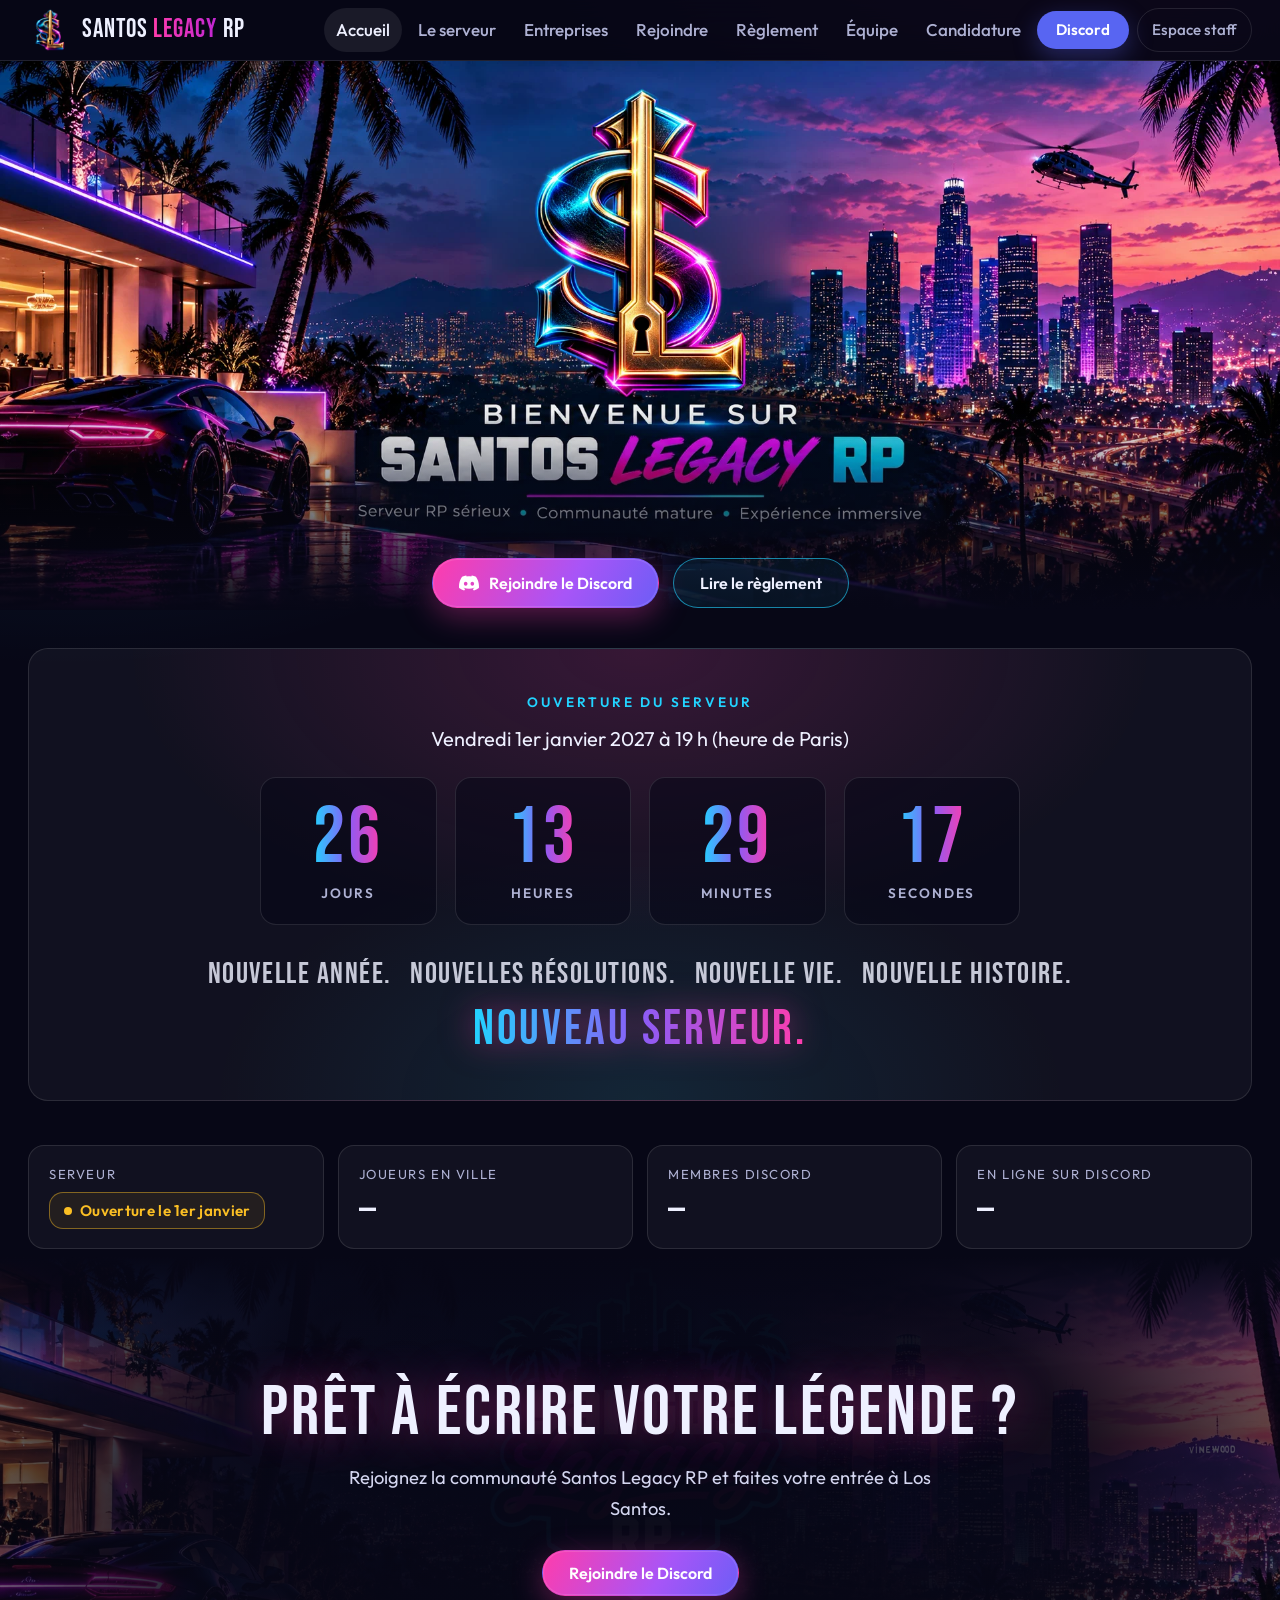
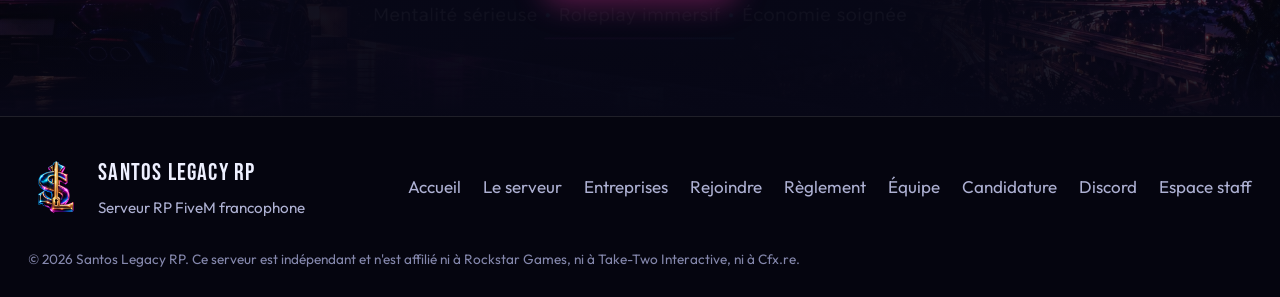
==== index.html @ 7fc1b6c8 "Accueil : compte à rebours jusqu'à l'ouverture du 1er janvier 2027 à 19 h Réglage openingDate dans j" ====
<!DOCTYPE html>
<html lang="fr">
<head>
  <meta charset="utf-8">
  <meta name="viewport" content="width=device-width, initial-scale=1">
  <title>Santos Legacy RP – Serveur RP FiveM sérieux et immersif</title>
  <meta name="description" content="Santos Legacy RP : serveur roleplay FiveM francophone. Mentalité sérieuse, roleplay immersif, économie soignée et communauté mature. Rejoignez-nous sur Discord.">
  <meta name="theme-color" content="#070716">
  <meta property="og:type" content="website">
  <meta property="og:locale" content="fr_FR">
  <meta property="og:title" content="Santos Legacy RP – Serveur RP FiveM">
  <meta property="og:description" content="Serveur RP sérieux, communauté mature, expérience immersive.">
  <meta property="og:site_name" content="Santos Legacy RP">
  <meta property="og:url" content="https://santoslegacyrp.com/">
  <meta property="og:image" content="https://santoslegacyrp.com/assets/partage.jpg">
  <meta property="og:image:type" content="image/jpeg">
  <meta property="og:image:width" content="1200">
  <meta property="og:image:height" content="630">
  <meta property="og:image:alt" content="Le logo de Santos Legacy RP devant la ville de nuit, avec le texte « Bienvenue sur Santos Legacy RP »">
  <meta name="twitter:card" content="summary_large_image">
  <link rel="icon" type="image/png" href="assets/logo.png">
  <link rel="preconnect" href="https://fonts.googleapis.com">
  <link rel="preconnect" href="https://fonts.gstatic.com" crossorigin>
  <link href="https://fonts.googleapis.com/css2?family=Bebas+Neue&family=Outfit:wght@400;500;600;700&display=swap" rel="stylesheet">
  <link rel="stylesheet" href="css/style.css">
  <script>document.documentElement.classList.add("js");</script>
</head>
<body>
  <a class="skip-link" href="#contenu">Aller au contenu</a>

  <header class="nav" id="top">
    <div class="nav__inner">
      <a class="nav__brand" href="index.html" aria-label="Santos Legacy RP – accueil">
        <img src="assets/logo.png" width="44" height="44" alt="">
        <span>Santos <em>Legacy</em> RP</span>
      </a>

      <button class="nav__toggle" type="button" aria-expanded="false" aria-controls="menu">
        <span class="sr-only">Menu</span>
        <span class="nav__burger" aria-hidden="true"></span>
      </button>

      <nav class="nav__menu" id="menu" aria-label="Navigation principale">
        <a href="index.html" aria-current="page">Accueil</a>
        <a href="serveur.html">Le serveur</a>
        <a href="entreprises.html">Entreprises</a>
        <a href="rejoindre.html">Rejoindre</a>
        <a href="reglement.html">Règlement</a>
        <a href="equipe.html">Équipe</a>
        <a href="candidature.html">Candidature</a>
        <a class="btn btn--small btn--discord" href="#" data-discord target="_blank" rel="noopener">Discord</a>
        <a class="nav__staff" href="staff.html" data-staff-link hidden>Espace staff</a>
      </nav>
    </div>
  </header>

  <main id="contenu">
    <!-- HERO : la bannière contient déjà le logo et le message d'accueil -->
    <section class="hero" aria-labelledby="hero-title">
      <h1 class="sr-only" id="hero-title">Santos Legacy RP – Serveur RP FiveM sérieux, communauté mature, expérience immersive</h1>
      <div class="hero__media">
        <img src="assets/banniere-bienvenue.webp" width="1916" height="821" alt="Bienvenue sur Santos Legacy RP : skyline néon de Los Santos au crépuscule" fetchpriority="high">
      </div>
      <div class="hero__cta">
        <a class="btn btn--primary only-cfx" href="#" data-connect>Rejoindre le serveur</a>
        <a class="btn btn--primary no-cfx" href="#" data-discord target="_blank" rel="noopener">
          <svg class="icon" viewBox="0 0 24 24" aria-hidden="true"><path d="M20.317 4.3698a19.7913 19.7913 0 00-4.8851-1.5152.0741.0741 0 00-.0785.0371c-.211.3753-.4447.8648-.6083 1.2495-1.8447-.2762-3.68-.2762-5.4868 0-.1636-.3933-.4058-.8742-.6177-1.2495a.077.077 0 00-.0785-.037 19.7363 19.7363 0 00-4.8852 1.515.0699.0699 0 00-.0321.0277C.5334 9.0458-.319 13.5799.0992 18.0578a.0824.0824 0 00.0312.0561c2.0528 1.5076 4.0413 2.4228 5.9929 3.0294a.0777.0777 0 00.0842-.0276c.4616-.6304.8731-1.2952 1.226-1.9942a.076.076 0 00-.0416-.1057c-.6528-.2476-1.2743-.5495-1.8722-.8923a.077.077 0 01-.0076-.1277c.1258-.0943.2517-.1923.3718-.2914a.0743.0743 0 01.0776-.0105c3.9278 1.7933 8.18 1.7933 12.0614 0a.0739.0739 0 01.0785.0095c.1202.099.246.1981.3728.2924a.077.077 0 01-.0066.1276 12.2986 12.2986 0 01-1.873.8914.0766.0766 0 00-.0407.1067c.3604.698.7719 1.3628 1.225 1.9932a.076.076 0 00.0842.0286c1.961-.6067 3.9495-1.5219 6.0023-3.0294a.077.077 0 00.0313-.0552c.5004-5.177-.8382-9.6739-3.5485-13.6604a.061.061 0 00-.0312-.0286zM8.02 15.3312c-1.1825 0-2.1569-1.0857-2.1569-2.419 0-1.3332.9555-2.4189 2.157-2.4189 1.2108 0 2.1757 1.0952 2.1568 2.419 0 1.3332-.9555 2.4189-2.1569 2.4189zm7.9748 0c-1.1825 0-2.1569-1.0857-2.1569-2.419 0-1.3332.9554-2.4189 2.1569-2.4189 1.2108 0 2.1757 1.0952 2.1568 2.419 0 1.3332-.946 2.4189-2.1568 2.4189Z"/></svg>
          Rejoindre le Discord
        </a>
        <a class="btn btn--ghost" href="reglement.html">Lire le règlement</a>
      </div>
    </section>

    <!-- COMPTE À REBOURS : affiché seulement si openingDate est renseignée dans js/config.js -->
    <section class="countdown" aria-labelledby="countdown-title" data-countdown hidden>
      <div class="container">
        <div class="countdown__box">
          <h2 class="countdown__title" id="countdown-title">Ouverture du serveur</h2>
          <p class="countdown__date" data-countdown-date></p>
          <div class="countdown__clock" aria-hidden="true" data-countdown-clock>
            <div class="countdown__unit"><span class="countdown__num" data-cd="d">0</span><span class="countdown__label" data-cd-label="d">jours</span></div>
            <div class="countdown__unit"><span class="countdown__num" data-cd="h">00</span><span class="countdown__label" data-cd-label="h">heures</span></div>
            <div class="countdown__unit"><span class="countdown__num" data-cd="m">00</span><span class="countdown__label" data-cd-label="m">minutes</span></div>
            <div class="countdown__unit"><span class="countdown__num" data-cd="s">00</span><span class="countdown__label" data-cd-label="s">secondes</span></div>
          </div>
          <div class="countdown__open" data-countdown-open hidden>
            <p class="countdown__live">Le serveur est ouvert&nbsp;!</p>
            <div class="countdown__actions">
              <a class="btn btn--primary only-cfx" href="#" data-connect>Se connecter au serveur</a>
              <a class="btn btn--primary no-cfx" href="#" data-discord target="_blank" rel="noopener">Rejoindre le Discord</a>
            </div>
          </div>
          <!-- Phrase du Nouvel An : les morceaux s'allument l'un après l'autre (--i = ordre), le dernier reste en néon -->
          <p class="countdown__motto">
            <span style="--i: 0">Nouvelle année.</span>
            <span style="--i: 1">Nouvelles résolutions.</span>
            <span style="--i: 2">Nouvelle vie.</span>
            <span style="--i: 3">Nouvelle histoire.</span>
            <span class="countdown__motto-break" aria-hidden="true"></span>
            <span class="countdown__motto-end" style="--i: 4">Nouveau serveur.</span>
          </p>
        </div>
      </div>
    </section>

    <!-- STATUT -->
    <section class="status" aria-label="État du serveur">
      <div class="container">
        <ul class="status__grid" aria-live="polite">
          <li class="stat">
            <span class="stat__label">Serveur</span>
            <span class="stat__value"><span class="badge badge--soon" data-server-state>Ouverture prochaine</span></span>
          </li>
          <li class="stat">
            <span class="stat__label">Joueurs en ville</span>
            <span class="stat__value" data-players>—</span>
          </li>
          <li class="stat">
            <span class="stat__label">Membres Discord</span>
            <span class="stat__value" data-discord-members>—</span>
          </li>
          <li class="stat">
            <span class="stat__label">En ligne sur Discord</span>
            <span class="stat__value" data-discord-online>—</span>
          </li>
        </ul>
      </div>
    </section>

    <!-- APPEL FINAL -->
    <section class="cta-band" aria-labelledby="cta-title">
      <div class="container cta-band__inner">
        <h2 id="cta-title">Prêt à écrire votre légende&nbsp;?</h2>
        <p>Rejoignez la communauté Santos Legacy RP et faites votre entrée à Los Santos.</p>
        <a class="btn btn--primary" href="#" data-discord target="_blank" rel="noopener">Rejoindre le Discord</a>
      </div>
    </section>
  </main>

  <footer class="footer">
    <div class="container footer__inner">
      <div class="footer__brand">
        <img src="assets/logo.png" width="56" height="56" alt="">
        <div>
          <strong>Santos Legacy RP</strong>
          <span>Serveur RP FiveM francophone</span>
        </div>
      </div>
      <nav class="footer__links" aria-label="Liens du pied de page">
        <a href="index.html">Accueil</a>
        <a href="serveur.html">Le serveur</a>
        <a href="entreprises.html">Entreprises</a>
        <a href="rejoindre.html">Rejoindre</a>
        <a href="reglement.html">Règlement</a>
        <a href="equipe.html">Équipe</a>
        <a href="candidature.html">Candidature</a>
        <a href="#" data-discord target="_blank" rel="noopener">Discord</a>
        <a href="staff.html" data-staff-link hidden>Espace staff</a>
      </nav>
    </div>
    <p class="footer__legal container">
      © <span data-year>2026</span> Santos Legacy RP. Ce serveur est indépendant et n'est affilié ni à Rockstar Games, ni à Take-Two Interactive, ni à Cfx.re.
    </p>
  </footer>

  <script src="js/config.js"></script>
  <script src="js/main.js"></script>
</body>
</html>
---- css/style.css ----
/* Santos Legacy RP – thème néon « Los Santos au crépuscule » */

:root {
  --bg: #070716;
  --bg-alt: #0c0c24;
  --surface: rgba(255, 255, 255, 0.045);
  --surface-hover: rgba(255, 255, 255, 0.08);
  --border: rgba(255, 255, 255, 0.11);
  --text: #eef0ff;
  --muted: #aeb1d3;

  --cyan: #22d3ff;
  --violet: #8b5cf6;
  --pink: #ff3cac;
  --amber: #fbbf24;
  --green: #34d399;

  --grad: linear-gradient(90deg, var(--cyan), var(--violet) 50%, var(--pink));
  --grad-btn: linear-gradient(120deg, #ff3cac, #a855f7 60%, #6d5df6);

  --font-display: "Bebas Neue", "Impact", "Arial Narrow", sans-serif;
  --font-body: "Outfit", system-ui, -apple-system, "Segoe UI", Roboto, sans-serif;

  --radius: 16px;
  --gutter: clamp(16px, 2.2vw, 40px);
  --maxw: 2400px;   /* le site occupe toute la largeur de l'écran ; la lisibilité est assurée par les largeurs de texte ci-dessous */
}

*, *::before, *::after { box-sizing: border-box; }

html { scroll-behavior: smooth; scroll-padding-top: 84px; }

body {
  margin: 0;
  font-family: var(--font-body);
  font-size: 1.0625rem;
  line-height: 1.65;
  color: var(--text);
  background-color: var(--bg);
  background-image:
    radial-gradient(60rem 30rem at 85% -5%, rgba(255, 60, 172, 0.14), transparent 60%),
    radial-gradient(55rem 30rem at 5% 20%, rgba(34, 211, 255, 0.10), transparent 60%);
  background-repeat: no-repeat;
  -webkit-font-smoothing: antialiased;
}

img { max-width: 100%; display: block; }

/* L'attribut hidden doit toujours gagner, même sur les éléments qui ont un display (boutons…). */
[hidden] { display: none !important; }
a { color: var(--cyan); }
a:hover { color: #7be6ff; }

:focus-visible {
  outline: 3px solid var(--cyan);
  outline-offset: 3px;
  border-radius: 6px;
}

.sr-only {
  position: absolute; width: 1px; height: 1px; padding: 0; margin: -1px;
  overflow: hidden; clip: rect(0, 0, 0, 0); white-space: nowrap; border: 0;
}

.skip-link {
  position: absolute; left: 12px; top: -60px; z-index: 100;
  background: var(--cyan); color: #04101a; padding: 10px 16px;
  border-radius: 8px; font-weight: 600; text-decoration: none;
}
.skip-link:focus { top: 12px; }

.container { width: 100%; max-width: var(--maxw); margin-inline: auto; padding-inline: var(--gutter); }

/* ---------- Navigation ---------- */
.nav {
  position: sticky; top: 0; z-index: 50;
  background: rgba(7, 7, 22, 0.78);
  -webkit-backdrop-filter: blur(14px); backdrop-filter: blur(14px);
  border-bottom: 1px solid var(--border);
}
.nav__inner {
  max-width: var(--maxw); margin-inline: auto; padding: 8px var(--gutter);
  display: flex; align-items: center; justify-content: space-between; gap: 16px;
}
.nav__brand {
  display: flex; align-items: center; gap: 10px; text-decoration: none; color: var(--text); white-space: nowrap; flex: none;
  font-family: var(--font-display); font-size: 1.6rem; letter-spacing: 0.04em; line-height: 1;
}
.nav__brand em {
  font-style: normal;
  background: linear-gradient(90deg, var(--pink), #c026d3);
  -webkit-background-clip: text; background-clip: text; color: transparent;
}
.nav__menu { display: flex; align-items: center; gap: 4px; }
.nav__menu a:not(.btn) {
  color: var(--muted); text-decoration: none; padding: 8px 12px; border-radius: 999px; white-space: nowrap;
  font-weight: 500; transition: color .2s, background .2s;
}
.nav__menu a:not(.btn):hover,
.nav__menu a[aria-current="page"] { color: var(--text); background: var(--surface-hover); }

/* « Espace staff » : à droite du bouton Discord, en discret (visible quand le panel est configuré) */
.nav__menu a.nav__staff { margin-left: 4px; border: 1px solid var(--border); border-radius: 999px; padding: 8px 14px; font-size: 0.95rem; }
.nav__menu a.nav__staff[hidden] { display: none; }
.nav__toggle {
  display: none; width: 44px; height: 44px; border: 1px solid var(--border);
  background: var(--surface); border-radius: 12px; cursor: pointer; color: var(--text);
  align-items: center; justify-content: center;
}
.nav__burger, .nav__burger::before, .nav__burger::after {
  display: block; width: 20px; height: 2px; background: currentColor; border-radius: 2px;
  transition: transform .25s, opacity .25s;
}
.nav__burger { position: relative; }
.nav__burger::before, .nav__burger::after { content: ""; position: absolute; left: 0; }
.nav__burger::before { top: -6px; }
.nav__burger::after { top: 6px; }
.nav__toggle[aria-expanded="true"] .nav__burger { background: transparent; }
.nav__toggle[aria-expanded="true"] .nav__burger::before { transform: translateY(6px) rotate(45deg); }
.nav__toggle[aria-expanded="true"] .nav__burger::after { transform: translateY(-6px) rotate(-45deg); }

@media (max-width: 360px) {   /* très petits écrans : le logo, le nom et le bouton de menu doivent tenir sur une ligne */
  .nav__inner { gap: 8px; }
  .nav__brand { gap: 8px; font-size: 1.3rem; }
  .nav__brand img { width: 36px; height: 36px; }
}

@media (max-width: 1260px) {   /* menu en liste déroulante dès que les 8 liens ne tiennent plus sur une ligne */
  .nav__toggle { display: inline-flex; }
  .nav__menu {
    position: absolute; left: 0; right: 0; top: 100%;
    flex-direction: column; align-items: stretch; gap: 4px;
    padding: 12px var(--gutter) 18px;
    background: var(--bg); border-bottom: 1px solid var(--border);
    display: none;
  }
  .nav__menu.is-open { display: flex; }
  .nav__menu a:not(.btn) { padding: 12px 14px; }
  .nav__menu .btn { justify-content: center; }
}

/* ---------- Boutons ---------- */
.btn {
  display: inline-flex; align-items: center; justify-content: center; gap: 10px;
  padding: 14px 26px; border-radius: 999px; border: 1px solid transparent;
  font: 600 1rem/1 var(--font-body); text-decoration: none; cursor: pointer;
  transition: transform .2s, box-shadow .2s, background .2s, border-color .2s;
}
.btn:hover { transform: translateY(-2px); }
.btn--primary {
  background: var(--grad-btn); color: #fff;
  box-shadow: 0 0 0 1px rgba(255, 255, 255, 0.12) inset, 0 8px 30px rgba(255, 60, 172, 0.35);
}
.btn--primary:hover { color: #fff; box-shadow: 0 0 0 1px rgba(255,255,255,.2) inset, 0 10px 38px rgba(255, 60, 172, 0.55); }
.btn--ghost { color: var(--text); border-color: rgba(34, 211, 255, 0.6); background: rgba(34, 211, 255, 0.06); }
.btn--ghost:hover { color: #fff; background: rgba(34, 211, 255, 0.16); box-shadow: 0 0 24px rgba(34, 211, 255, 0.3); }
.btn--discord { color: #fff; background: #5865f2; box-shadow: 0 8px 24px rgba(88, 101, 242, 0.35); }
.btn--discord:hover { color: #fff; background: #6a76f5; }
.btn--small { padding: 10px 18px; font-size: 0.95rem; }
.icon { width: 20px; height: 20px; fill: currentColor; flex: none; }

/* Affichage conditionnel selon la présence du code cfx.re */
.only-cfx { display: none !important; }
.has-cfx .only-cfx { display: inline-flex !important; }
.has-cfx p.only-cfx { display: block !important; }
.has-cfx .no-cfx { display: none !important; }

/* ---------- Hero ---------- */
.hero { position: relative; }
.hero__media { position: relative; }
.hero__media img { width: 100%; height: auto; aspect-ratio: 1916 / 821; object-fit: cover; object-position: center; }
.hero__media::after {
  content: ""; position: absolute; inset: auto 0 0 0; height: 38%;
  background: linear-gradient(to bottom, transparent, var(--bg));
  pointer-events: none;
}
.hero__cta {
  position: relative; z-index: 2;
  display: flex; flex-wrap: wrap; justify-content: center; gap: 14px;
  margin-top: clamp(-52px, -4vw, -28px); padding: 0 var(--gutter);
}
@media (max-width: 700px) {
  .hero__media img { aspect-ratio: 4 / 3; }
  .hero__cta { margin-top: -34px; }
  .hero__cta .btn { width: 100%; max-width: 360px; }
}

/* ---------- Compte à rebours d'ouverture (accueil) ---------- */
.countdown { padding: 40px 0 0; }
.countdown__box {
  display: flex; flex-direction: column; align-items: center; text-align: center;
  padding: clamp(24px, 3.5vw, 42px) clamp(14px, 3vw, 40px);
  background:
    radial-gradient(60% 90% at 50% 0%, rgba(255, 60, 172, 0.16), transparent 70%),
    radial-gradient(50% 80% at 50% 100%, rgba(34, 211, 255, 0.10), transparent 70%),
    var(--surface);
  border: 1px solid var(--border); border-radius: calc(var(--radius) + 4px);
}
.countdown__title {
  margin: 0; font-weight: 600; font-size: 0.85rem; letter-spacing: 0.22em; text-transform: uppercase; color: var(--cyan);
}
.countdown__date { margin: 8px 0 22px; font-size: clamp(1.05rem, 1.6vw, 1.25rem); color: var(--text); }
.countdown__clock { display: grid; grid-template-columns: repeat(4, minmax(0, 1fr)); gap: clamp(8px, 1.6vw, 18px); width: min(100%, 760px); }
.countdown__unit {
  display: flex; flex-direction: column; align-items: center; gap: 4px;
  padding: clamp(12px, 2vw, 20px) 4px; border-radius: var(--radius);
  background: rgba(7, 7, 22, 0.55); border: 1px solid var(--border);
}
.countdown__num {
  font-family: var(--font-display); font-size: clamp(2.6rem, 8vw, 5rem); line-height: 1; letter-spacing: 0.04em;
  font-variant-numeric: tabular-nums;
  background: var(--grad); -webkit-background-clip: text; background-clip: text; color: transparent;
}
.countdown__label { font-size: clamp(0.7rem, 1.2vw, 0.85rem); font-weight: 600; letter-spacing: 0.14em; text-transform: uppercase; color: var(--muted); }
.countdown__live {
  margin: 10px 0 18px; font-family: var(--font-display); font-size: clamp(2.4rem, 6vw, 4rem); line-height: 1; letter-spacing: 0.04em;
  background: var(--grad); -webkit-background-clip: text; background-clip: text; color: transparent;
}
.countdown__actions { display: flex; flex-wrap: wrap; justify-content: center; gap: 14px; }
@media (max-width: 400px) { .countdown__label { letter-spacing: 0.06em; } }

/* Phrase du Nouvel An sous le compte à rebours */
/* Les 4 premières phrases sur une ligne (elles passent à la ligne proprement, sans séparateur à couper),
   puis « Nouveau serveur. » seul en dessous, plus grand, en néon. */
.countdown__motto {
  display: flex; flex-wrap: wrap; justify-content: center; align-items: baseline; gap: 2px 0.6em;
  margin: clamp(22px, 3vw, 32px) 0 0; max-width: 1000px;
  font-family: var(--font-display); font-size: clamp(1.35rem, 2.4vw, 1.9rem); line-height: 1.15; letter-spacing: 0.05em;
  color: rgba(238, 240, 255, 0.82);
}
.countdown__motto span { animation: motto-in .7s ease both; animation-delay: calc(var(--i, 0) * .45s + .4s); }
.countdown__motto .countdown__motto-break { flex-basis: 100%; height: 0; animation: none; }   /* passage à la ligne avant la fin */
.countdown__motto-end {
  margin-top: 6px; font-size: 1.6em; letter-spacing: 0.06em;
  background: var(--grad); -webkit-background-clip: text; background-clip: text; color: transparent;
  filter: drop-shadow(0 0 16px rgba(255, 60, 172, 0.5));
}
@keyframes motto-in { from { opacity: 0; transform: translateY(8px); filter: blur(4px); } }
@media (max-width: 600px) {   /* téléphone : une phrase par ligne */
  .countdown__motto { flex-direction: column; align-items: center; gap: 2px; }
  .countdown__motto .countdown__motto-break { display: none; }
}

/* ---------- Statut ---------- */
.status { padding: 44px 0 8px; }
.status__grid {
  list-style: none; margin: 0; padding: 0;
  display: grid; grid-template-columns: repeat(4, minmax(0, 1fr)); gap: 14px;
}
.stat {
  background: var(--surface); border: 1px solid var(--border); border-radius: var(--radius);
  padding: 18px 20px; display: flex; flex-direction: column; gap: 6px;
}
.stat__label { font-size: 0.82rem; letter-spacing: 0.12em; text-transform: uppercase; color: var(--muted); }
.stat__value { font-family: var(--font-display); font-size: 2.1rem; letter-spacing: 0.04em; line-height: 1.15; min-height: 2.4rem; display: flex; align-items: center; }
@media (max-width: 820px) { .status__grid { grid-template-columns: repeat(2, minmax(0, 1fr)); } }

.badge {
  display: inline-flex; align-items: center; gap: 8px;
  font: 600 0.95rem/1.25 var(--font-body); letter-spacing: 0.02em;
  padding: 8px 14px; border-radius: 14px; border: 1px solid;
}
.badge::before { content: ""; flex: none; width: 8px; height: 8px; border-radius: 50%; background: currentColor; }
.badge--soon { color: var(--amber); border-color: rgba(251, 191, 36, 0.45); background: rgba(251, 191, 36, 0.08); }
.badge--on { color: var(--green); border-color: rgba(52, 211, 153, 0.45); background: rgba(52, 211, 153, 0.08); }
.badge--on::before { animation: pulse 2s ease-in-out infinite; }
.badge--off { color: #fb7185; border-color: rgba(251, 113, 133, 0.45); background: rgba(251, 113, 133, 0.08); }
.badge--unknown { color: var(--muted); border-color: var(--border); background: var(--surface); }
@keyframes pulse { 50% { opacity: .35; } }

/* ---------- Sections ---------- */
.section { padding: clamp(56px, 9vw, 104px) 0; }
.section--alt { background: linear-gradient(180deg, transparent, var(--bg-alt) 12%, var(--bg-alt) 88%, transparent); }

.eyebrow {
  margin: 0 0 8px; font-weight: 600; font-size: 0.85rem; letter-spacing: 0.22em;
  text-transform: uppercase; color: var(--cyan);
}
.section__title {
  margin: 0 0 14px; font-family: var(--font-display); font-weight: 400;
  font-size: clamp(2.2rem, 5.5vw, 3.6rem); line-height: 1.05; letter-spacing: 0.03em;
}
.section__title::after {
  content: ""; display: block; width: 84px; height: 4px; margin-top: 14px; border-radius: 4px; background: var(--grad);
}
.section__lead { max-width: 62ch; color: var(--muted); margin: 18px 0 40px; font-size: 1.15rem; }

/* ---------- Cartes ---------- */
.cards { display: grid; grid-template-columns: repeat(4, 1fr); gap: 18px; }
@media (max-width: 1020px) { .cards { grid-template-columns: repeat(2, 1fr); } }
@media (max-width: 600px) { .cards { grid-template-columns: 1fr; } }

.card {
  position: relative; background: var(--surface); border: 1px solid var(--border);
  border-radius: var(--radius); padding: 28px 24px;
  transition: transform .25s, border-color .25s, background .25s, box-shadow .25s;
}
.card:hover {
  transform: translateY(-4px); background: var(--surface-hover);
  border-color: rgba(255, 60, 172, 0.5); box-shadow: 0 14px 40px rgba(139, 92, 246, 0.2);
}
.card__num {
  font-family: var(--font-display); font-size: 2.6rem; line-height: 1; letter-spacing: 0.04em;
  background: var(--grad); -webkit-background-clip: text; background-clip: text; color: transparent;
}
.card h3 { margin: 12px 0 8px; font-size: 1.3rem; line-height: 1.25; }
.card p { margin: 0; color: var(--muted); }

/* ---------- Étapes ---------- */
.steps { list-style: none; counter-reset: none; margin: 40px 0 36px; padding: 0; display: grid; grid-template-columns: repeat(4, 1fr); gap: 18px; }
@media (max-width: 1020px) { .steps { grid-template-columns: repeat(2, 1fr); } }
@media (max-width: 600px) { .steps { grid-template-columns: 1fr; } }
.step { background: var(--surface); border: 1px solid var(--border); border-radius: var(--radius); padding: 24px; }
.step__num {
  display: inline-flex; align-items: center; justify-content: center;
  width: 44px; height: 44px; border-radius: 50%;
  font-family: var(--font-display); font-size: 1.6rem; color: #fff; background: var(--grad-btn);
  box-shadow: 0 0 22px rgba(255, 60, 172, 0.4);
}
.step h3 { margin: 14px 0 6px; font-size: 1.15rem; }
.step p { margin: 0; color: var(--muted); font-size: 1rem; }
.steps__action { display: flex; flex-wrap: wrap; gap: 14px; }

/* ---------- Bandeau final ---------- */
.cta-band {
  position: relative; text-align: center; isolation: isolate;
  padding: clamp(64px, 10vw, 120px) 0;
  /* La bannière contient son propre logo et slogan : on les assombrit au centre
     pour ne garder que l'ambiance (skyline néon) autour du titre. */
  background:
    linear-gradient(180deg, var(--bg) 0%, rgba(7, 7, 22, 0) 22%, rgba(7, 7, 22, 0) 78%, var(--bg) 100%),
    radial-gradient(ellipse 62% 100% at 50% 50%, rgba(7, 7, 22, 0.98) 0%, rgba(7, 7, 22, 0.95) 55%, rgba(7, 7, 22, 0.4) 100%),
    url("../assets/banniere-slogan.webp") 100% 50% / cover no-repeat;
}
.cta-band__inner { display: flex; flex-direction: column; align-items: center; gap: 12px; }
.cta-band h2 {
  margin: 0; font-family: var(--font-display); font-weight: 400;
  font-size: clamp(2.4rem, 7vw, 4.4rem); letter-spacing: 0.04em; line-height: 1.05;
  text-shadow: 0 0 40px rgba(255, 60, 172, 0.45);
}
.cta-band p { margin: 0 0 14px; color: #d4d6f0; font-size: 1.15rem; max-width: 52ch; }

/* ---------- Pied de page ---------- */
.footer { border-top: 1px solid var(--border); padding: 36px 0 28px; background: #05050f; }
.footer__inner { display: flex; flex-wrap: wrap; align-items: center; justify-content: space-between; gap: 24px; }
.footer__brand { display: flex; align-items: center; gap: 14px; }
.footer__brand strong { display: block; font-family: var(--font-display); font-size: 1.5rem; font-weight: 400; letter-spacing: 0.05em; }
.footer__brand span { color: var(--muted); font-size: 0.95rem; }
.footer__links { display: flex; flex-wrap: wrap; gap: 8px 22px; }
.footer__links a { color: var(--muted); text-decoration: none; }
.footer__links a:hover { color: var(--text); text-decoration: underline; }
.footer__legal { margin: 28px auto 0; color: #8588ad; font-size: 0.85rem; line-height: 1.5; }

/* ---------- Page règlement ---------- */
.page-head { padding: clamp(48px, 8vw, 88px) 0 8px; }
.page-head .section__lead { margin-bottom: 0; }
.rules__list { display: grid; grid-template-columns: minmax(0, 1fr); gap: 14px; }
.rule {
  background: var(--surface); border: 1px solid var(--border); border-radius: var(--radius);
  transition: border-color .2s, background .2s;
}
.rule[open] { border-color: rgba(34, 211, 255, 0.45); background: var(--surface-hover); }
.rule summary {
  cursor: pointer; list-style: none; padding: 20px 24px;
  display: flex; align-items: center; gap: 16px; font-weight: 600; font-size: 1.15rem;
}
.rule summary { overflow-wrap: anywhere; }
.rule summary::-webkit-details-marker { display: none; }
.rule summary::after {
  content: "+"; margin-left: auto; font-size: 1.6rem; line-height: 1; color: var(--cyan);
  transition: transform .2s;
}
.rule[open] summary::after { transform: rotate(45deg); }
.rule__num { font-family: var(--font-display); font-size: 1.9rem; letter-spacing: 0.04em; color: var(--pink); min-width: 3.3ch; white-space: nowrap; }
.rule__body { padding: 0 24px 22px 24px; color: var(--muted); }
.rule__body > * { margin: 0; }
.rule__body > * + * { margin-top: 12px; }
.rule__body ul { margin: 0; padding-left: 1.2em; display: grid; gap: 8px; }
.rule__body ol { margin: 0; padding-left: 1.5em; display: grid; gap: 8px; }
.rule__body ol li::marker { color: var(--cyan); font-weight: 700; }
.rule__label {
  display: block; width: fit-content; padding: 2px 11px; border-radius: 999px; font-size: 0.74rem; font-weight: 800; letter-spacing: 0.1em; text-transform: uppercase;
  color: var(--cyan); border: 1px solid rgba(34, 211, 255, 0.5); background: rgba(34, 211, 255, 0.1);
}
.rule__label--no { color: #ff8da1; border-color: rgba(255, 84, 104, 0.55); background: rgba(255, 84, 104, 0.1); }
.rule__label--yes { color: #4ade80; border-color: rgba(74, 222, 128, 0.55); background: rgba(74, 222, 128, 0.1); }
.rule__label--sanc { color: #fbbf24; border-color: rgba(251, 191, 36, 0.55); background: rgba(251, 191, 36, 0.1); }
.rule__label--key { color: #ff6fc0; border-color: rgba(255, 60, 172, 0.6); background: rgba(255, 60, 172, 0.12); }
.rule__body blockquote {
  padding: 10px 16px; border-left: 3px solid var(--violet); border-radius: 0 10px 10px 0;
  background: rgba(139, 92, 246, 0.1); color: var(--text); font-style: italic;
}
.rule__flow { display: flex; flex-wrap: wrap; align-items: center; gap: 8px 4px; color: var(--text); font-weight: 600; }
.flow__step { padding: 6px 12px; border-radius: 10px; border: 1px solid var(--border); background: rgba(255, 255, 255, 0.06); }
.flow__arrow { color: var(--cyan); font-weight: 700; }
.rule__callout {
  display: grid; gap: 10px; padding: 14px 18px; border-radius: 12px;
  border: 1px solid rgba(255, 60, 172, 0.5); background: rgba(255, 60, 172, 0.08); color: var(--text);
}
.rule__callout > * { margin: 0; }
.rule__body strong { color: var(--text); }
.chapter__intro strong { color: var(--text); }
.rule__emph { color: var(--text); font-weight: 700; }
.rule__callout .rule__emph { font-size: 1.05em; }
/* Règlement : la liste des chapitres à gauche, le chapitre choisi à droite */
.regl { padding: 32px 0 clamp(64px, 9vw, 110px); }
.regl__layout { display: grid; grid-template-columns: minmax(250px, 310px) minmax(0, 1fr); gap: clamp(24px, 4vw, 56px); align-items: start; }
.regl__nav { position: sticky; top: 96px; display: grid; gap: 12px; }
.regl__nav-title { margin: 0; font-size: 0.78rem; font-weight: 700; letter-spacing: 0.14em; text-transform: uppercase; color: var(--cyan); }
.regl__list { list-style: none; margin: 0; padding: 0; display: grid; gap: 10px; }
.regl__link {
  display: grid; gap: 3px; padding: 14px 18px; border-radius: 14px; text-decoration: none;
  border: 1px solid var(--border); background: var(--surface); transition: border-color .2s, background .2s, box-shadow .2s;
}
.regl__link:hover { background: var(--surface-hover); }
.regl__num { font-size: 0.74rem; font-weight: 700; letter-spacing: 0.14em; text-transform: uppercase; color: var(--pink); }
.regl__name { font-size: 1.08rem; font-weight: 700; line-height: 1.3; color: var(--text); overflow-wrap: anywhere; }
.regl__meta { font-size: 0.82rem; color: var(--muted); }
.regl__link[aria-current="true"] {
  border-color: rgba(34, 211, 255, 0.55); box-shadow: inset 4px 0 0 var(--cyan);
  background: linear-gradient(135deg, rgba(34, 211, 255, 0.12), rgba(139, 92, 246, 0.12));
}
.regl__content { min-width: 0; container-type: inline-size; }
/* Largeur de lecture : les cadres occupent toute la largeur, mais les lignes de texte ne s'étirent pas au-delà d'un confort de lecture */
.rule__body > *, .chapter__intro > *, .level__body > *, .bsec__body > * { max-width: 115ch; }
.rule__body > .rule__foot { max-width: none; }   /* « Copier le lien » reste au bord droit du cadre */
@container (min-width: 1450px) { .levels { grid-template-columns: repeat(4, minmax(0, 1fr)); } }
@container (min-width: 1100px) { .bsec--info { grid-column: auto; } .bsec--key { grid-column: 1 / -1; } }
@media (max-width: 900px) {
  .regl__layout { grid-template-columns: minmax(0, 1fr); }
  .regl__nav { position: static; }
}

/* Chapitres du règlement : un titre, une introduction, puis les articles numérotés (1.1, 1.2…) */
.chapter__head { margin-bottom: 22px; }
.chapter__title { margin: 0.1em 0 14px; font-family: var(--font-display); font-weight: 400; font-size: clamp(2.1rem, 4.4vw, 3rem); letter-spacing: 0.04em; line-height: 1.1; }
.chapter__intro { display: grid; grid-template-columns: minmax(0, 1fr); gap: 8px; padding: 16px 20px; border-radius: 12px; border: 1px solid var(--border); border-left: 3px solid var(--cyan); background: var(--surface); color: var(--text); }
.chapter__intro p { margin: 0; }
.chapter__intro ul { margin: 0; padding-left: 1.2em; display: grid; gap: 4px; }
.chapter__tools { display: flex; flex-wrap: wrap; gap: 10px; margin-top: 16px; }
.chapter__tools[hidden] { display: none; }
.rules__note {
  margin-top: 28px; padding: 18px 22px; border-radius: var(--radius);
  border: 1px solid rgba(139, 92, 246, 0.45); background: rgba(139, 92, 246, 0.1); color: #d9d6f7;
}

/* Règlement dynamique : barre de recherche, date de mise à jour, règles importantes, résultats, barème */
.regl__toolbar { display: flex; flex-wrap: wrap; align-items: center; gap: 14px 24px; margin-bottom: 28px; }
.regl__search { position: relative; flex: 1 1 360px; max-width: 760px; }
.regl__search input {
  width: 100%; font: inherit; color: var(--text); padding: 14px 46px 14px 48px; border-radius: 999px;
  border: 1px solid var(--border); background: rgba(255, 255, 255, 0.05); transition: border-color .2s, background .2s, box-shadow .2s;
}
.regl__search input::placeholder { color: #8f93b8; }
.regl__search input:hover { border-color: rgba(255, 255, 255, 0.24); }
.regl__search input:focus { outline: none; border-color: var(--cyan); background: rgba(34, 211, 255, 0.06); box-shadow: 0 0 0 3px rgba(34, 211, 255, 0.18); }
.regl__search input:disabled { opacity: 0.55; }
input[type="search"]::-webkit-search-cancel-button { display: none; }
.regl__search-icon { position: absolute; left: 17px; top: 50%; transform: translateY(-50%); color: var(--cyan); pointer-events: none; }
.regl__clear {
  position: absolute; right: 8px; top: 50%; transform: translateY(-50%); width: 34px; height: 34px; border-radius: 50%;
  border: 0; background: var(--surface-hover); color: var(--text); font-size: 1.3rem; line-height: 1; cursor: pointer;
}
.regl__clear:hover { background: rgba(255, 255, 255, 0.16); }
.regl__updated { margin: 0; padding: 7px 14px; border-radius: 999px; border: 1px solid var(--border); background: var(--surface); color: var(--muted); font-size: 0.9rem; white-space: nowrap; }
.regl__updated time { color: var(--text); font-weight: 600; }
.regl__nav { max-height: calc(100vh - 116px); overflow-y: auto; scrollbar-width: thin; padding: 2px 6px 2px 2px; margin: -2px; }
.regl__list { gap: 8px; }
.regl__link { padding: 11px 16px; }
.regl__sep { margin-top: 10px; padding-top: 14px; border-top: 1px dashed var(--border); }
.regl__toggle { display: none; }
.regl__status { margin: 0; padding: 22px 24px; border-radius: var(--radius); border: 1px dashed var(--border); color: var(--muted); }
.regl__empty { margin: 0; padding: 16px 20px; border-radius: 12px; border: 1px dashed var(--border); color: var(--muted); }
.regl__empty[hidden] { display: none; }
.regl__back, .regl__chip {
  display: inline-flex; align-items: center; font: 600 0.92rem/1.2 var(--font-body); color: var(--cyan); text-decoration: none; cursor: pointer;
  padding: 8px 14px; border-radius: 999px; border: 1px solid rgba(34, 211, 255, 0.45); background: rgba(34, 211, 255, 0.07);
}
.regl__back { margin-bottom: 18px; }
.regl__back:hover, .regl__chip:hover { background: rgba(34, 211, 255, 0.16); color: #fff; }
.regl__imp[aria-pressed="true"] { color: #fff; background: var(--grad-btn); border-color: transparent; box-shadow: 0 6px 22px rgba(255, 60, 172, 0.3); }
.rule summary .rule__title { flex: 1 1 auto; min-width: 0; }
.rule__num { flex: none; }
.rule__label { border-radius: 14px; }
.rule__flag {
  flex: none; padding: 2px 10px; border-radius: 999px; font-size: 0.7rem; font-weight: 800; letter-spacing: 0.1em; text-transform: uppercase;
  color: #ff6fc0; border: 1px solid rgba(255, 60, 172, 0.6); background: rgba(255, 60, 172, 0.12);
}
.rule--important { border-left: 3px solid var(--pink); background: linear-gradient(90deg, rgba(255, 60, 172, 0.09), var(--surface) 55%); }
.rule--important[open] { border-color: rgba(255, 60, 172, 0.55); border-left-color: var(--pink); }
.rule--flash { animation: ruleflash 2.2s ease-out; }
@keyframes ruleflash { 0%, 35% { box-shadow: 0 0 0 3px var(--cyan), 0 0 36px rgba(34, 211, 255, 0.45); } 100% { box-shadow: 0 0 0 0 transparent; } }
.rule__foot { display: flex; justify-content: flex-end; margin-top: 10px !important; border-top: 1px solid var(--border); padding-top: 4px; }
.rule__foot .btn { padding: 6px 4px; font-size: 0.88rem; }
.results__count { margin: 0 0 14px; font-size: 1.05rem; color: var(--text); }
.results__chapters { display: flex; flex-wrap: wrap; gap: 8px; margin: 0 0 18px; }
.results__list { list-style: none; margin: 0; padding: 0; display: grid; gap: 10px; }
.hit {
  display: grid; gap: 4px; padding: 14px 18px; border-radius: 14px; text-decoration: none; color: var(--muted);
  border: 1px solid var(--border); background: var(--surface); transition: border-color .2s, background .2s;
}
.hit:hover { border-color: rgba(34, 211, 255, 0.55); background: var(--surface-hover); }
.hit--important { border-left: 3px solid var(--pink); }
.hit__top { display: flex; align-items: baseline; gap: 12px; flex-wrap: wrap; }
.hit__num { font-family: var(--font-display); font-size: 1.4rem; letter-spacing: 0.04em; color: var(--pink); }
.hit__title { font-weight: 700; font-size: 1.08rem; color: var(--text); overflow-wrap: anywhere; }
.hit__chap { font-size: 0.8rem; font-weight: 700; letter-spacing: 0.1em; text-transform: uppercase; color: var(--cyan); }
.hit__snippet { font-size: 0.95rem; overflow-wrap: anywhere; }
mark { color: #fff; background: rgba(255, 60, 172, 0.38); border-radius: 4px; padding: 0 2px; }
.levels { display: grid; grid-template-columns: repeat(2, minmax(0, 1fr)); gap: 16px; margin-top: 8px; }
.level { --lv: var(--green); display: grid; gap: 12px; align-content: start; padding: 18px 20px; border-radius: var(--radius); border: 1px solid var(--border); border-top: 3px solid var(--lv); background: var(--surface); }
.level--moderee { --lv: var(--amber); }
.level--grave { --lv: #fb923c; }
.level--critique { --lv: #fb7185; }
.level__top { display: flex; align-items: flex-start; justify-content: space-between; gap: 12px; }
.level__id { display: grid; gap: 0; }
.level__n { margin: 0; font-size: 0.74rem; font-weight: 800; letter-spacing: 0.14em; text-transform: uppercase; color: var(--lv); }
.level__meter { margin-top: 8px; }
.level__name { margin: 0; font-family: var(--font-display); font-weight: 400; font-size: 1.7rem; letter-spacing: 0.06em; color: var(--lv); }
.level__meter { display: inline-flex; gap: 4px; }
.level__meter i { width: 14px; height: 6px; border-radius: 3px; background: rgba(255, 255, 255, 0.14); }
.level__meter i.on { background: var(--lv); }
.level__body { color: var(--muted); display: grid; gap: 10px; }
.level__body > * { margin: 0; }
.level__body ul, .level__body ol { padding-left: 1.2em; display: grid; gap: 6px; }
.level__body strong { color: var(--text); }
.level, .bsec { scroll-margin-top: 90px; }
.bsections { display: grid; grid-template-columns: repeat(2, minmax(0, 1fr)); gap: 16px; margin-top: 16px; }
.bsec { --bs: var(--cyan); display: grid; grid-template-columns: minmax(0, 1fr); gap: 10px; align-content: start; padding: 18px 20px; border-radius: var(--radius); border: 1px solid var(--border); border-left: 3px solid var(--bs); background: var(--surface); grid-column: 1 / -1; }
.bsec--up { --bs: #fb7185; grid-column: auto; }
.bsec--down { --bs: var(--green); grid-column: auto; }
.bsec--key { --bs: var(--pink); border: 1px solid rgba(255, 60, 172, 0.5); border-left-width: 3px; background: rgba(255, 60, 172, 0.08); }
.bsec__title { margin: 0; font-family: var(--font-display); font-weight: 400; font-size: 1.5rem; letter-spacing: 0.06em; color: var(--bs); }
.bsec__body { display: grid; grid-template-columns: minmax(0, 1fr); gap: 10px; color: var(--muted); }
.bsec--key .bsec__body { color: var(--text); }
.bsec__body > * { margin: 0; }
.bsec__body ul, .bsec__body ol { padding-left: 1.2em; display: grid; gap: 6px; }
.bsec__body strong { color: var(--text); }

/* Barème : catégories d'infractions (une carte par infraction : renvois vers les règles, progression des sanctions, remarque) */
.binf__nav { display: flex; flex-wrap: wrap; gap: 8px; margin: 22px 0 4px; }
.binf__n { margin-left: 8px; padding: 1px 8px; border-radius: 999px; font-size: 0.78rem; background: rgba(255, 255, 255, 0.12); }
.binf { margin-top: 36px; scroll-margin-top: 90px; }
.binf__head { display: flex; align-items: baseline; flex-wrap: wrap; gap: 4px 16px; margin-bottom: 16px; padding-bottom: 10px; border-bottom: 1px solid var(--border); }
.binf__title { margin: 0; font-family: var(--font-display); font-weight: 400; font-size: clamp(1.5rem, 2.4vw, 2rem); letter-spacing: 0.06em; text-transform: uppercase; }
.binf__count { color: var(--muted); font-size: 0.9rem; }
.inf__lead { margin: 0 0 16px; color: var(--muted); }
.inf__lead p { margin: 0; }
.infs { columns: 330px; column-gap: 14px; }   /* colonnes qui se remplissent l'une après l'autre : pas de trous entre des cartes de hauteurs différentes */
.inf { --sv: var(--muted); display: grid; gap: 8px; align-content: start; break-inside: avoid; margin: 0 0 14px; padding: 14px 16px; border-radius: 14px; border: 1px solid var(--border); border-left: 3px solid var(--sv); background: var(--surface); scroll-margin-top: 90px; }
.inf--s1 { --sv: var(--green); }
.inf--s2 { --sv: var(--amber); }
.inf--s3 { --sv: #fb923c; }
.inf--s4 { --sv: #fb7185; }
.inf__title { margin: 0; font-size: 1.04rem; line-height: 1.3; overflow-wrap: anywhere; }
.inf__refs { list-style: none; margin: 0; padding: 0; display: grid; gap: 2px; font-size: 0.84rem; line-height: 1.4; color: var(--muted); }
.inf__refs li::before { content: "↗ "; color: var(--cyan); }
.inf__link { color: var(--cyan); font-weight: 700; text-decoration: underline; text-underline-offset: 2px; }
.inf__link--broken { color: #fb7185; text-decoration: line-through; }
.inf__steps { list-style: none; margin: 0; padding: 0; display: grid; gap: 5px; }
.inf__step { display: grid; grid-template-columns: 6.2rem minmax(0, 1fr); gap: 2px 8px; align-items: baseline; }
.inf__step--long { grid-template-columns: minmax(0, 1fr); }
.inf__n { font-size: 0.72rem; font-weight: 700; letter-spacing: 0.04em; text-transform: uppercase; color: var(--muted); line-height: 1.35; overflow-wrap: anywhere; }
.inf__v { --sv: var(--muted); position: relative; padding-left: 15px; font-size: 0.93rem; font-weight: 600; line-height: 1.35; overflow-wrap: anywhere; }
.inf__v::before { content: ""; position: absolute; left: 0; top: 0.45em; width: 8px; height: 8px; border-radius: 50%; background: var(--sv); }
.inf__v--s1 { --sv: var(--green); }
.inf__v--s2 { --sv: var(--amber); }
.inf__v--s3 { --sv: #fb923c; }
.inf__v--s4 { --sv: #fb7185; }
.inf__note { padding-top: 8px; border-top: 1px dashed var(--border); font-size: 0.88rem; color: var(--muted); display: grid; gap: 6px; }
.inf__note > * { margin: 0; }
.inf__note ul, .inf__note ol { padding-left: 1.2em; display: grid; gap: 2px; }
@media (max-width: 420px) { .inf__step { grid-template-columns: 1fr; } }
/* Les puces courtes de l'introduction et du principe se rangent en colonnes */
.chapter--bareme .chapter__intro ul, .bsec__body ul { grid-template-columns: repeat(auto-fill, minmax(min(100%, 250px), 1fr)); gap: 2px 28px; }
@media (max-width: 900px) {
  .regl__nav { max-height: none; overflow: visible; margin: 0; padding: 0; }
  .regl__nav-title { display: none; }
  .regl__toggle {
    display: flex; align-items: center; justify-content: space-between; gap: 12px; width: 100%; text-align: left; cursor: pointer;
    font: 600 1rem/1.3 var(--font-body); color: var(--text); padding: 14px 18px; border-radius: 14px; border: 1px solid rgba(34, 211, 255, 0.55); background: rgba(34, 211, 255, 0.08);
  }
  .regl__toggle-label { min-width: 0; overflow-wrap: anywhere; }
  .regl__toggle-chev { flex: none; width: 10px; height: 10px; border-right: 2px solid var(--cyan); border-bottom: 2px solid var(--cyan); transform: rotate(45deg); transition: transform .2s; margin-top: -4px; }
  .regl__toggle[aria-expanded="true"] .regl__toggle-chev { transform: rotate(-135deg); margin-top: 4px; }
  .regl__list { display: none; }
  .regl__nav.is-open .regl__list { display: grid; }
  .regl__updated { white-space: normal; }
}
@media (max-width: 640px) {
  .levels, .bsections { grid-template-columns: minmax(0, 1fr); }
  .bsec--up, .bsec--down { grid-column: 1 / -1; }
  .regl__search input { padding-left: 44px; font-size: 0.98rem; }
  .rule summary { padding: 16px 18px; gap: 12px; font-size: 1.05rem; }
  .rule__body { padding: 0 18px 18px; }
}

/* ---------- Panel : gestion du règlement ---------- */
.rl__sub { margin: 0 0 22px; }
.rl__bar { display: flex; flex-wrap: wrap; align-items: center; gap: 10px 16px; margin-top: 18px; }
.rl__bar[hidden] { display: none; }
.rl__updated { color: var(--muted); font-size: 0.92rem; }
.rl__status { margin: 12px 0 0; }
.rl__status:empty { display: none; }
.rl__import { margin-top: 18px; padding: 18px 20px; border-radius: 12px; border: 1px solid rgba(34, 211, 255, 0.55); background: rgba(34, 211, 255, 0.07); display: grid; gap: 12px; justify-items: start; }
.rl__import p { margin: 0; color: var(--text); }
.rl__missing-actions { display: flex; flex-wrap: wrap; align-items: center; gap: 10px 14px; }
.rl__import[hidden] { display: none; }
.rl__danger { margin-top: 26px; padding-top: 16px; border-top: 1px dashed var(--border); }
.rl { display: grid; grid-template-columns: minmax(270px, 350px) minmax(0, 1fr); gap: 24px; margin-top: 18px; align-items: start; }
.rl[hidden] { display: none; }
.rl__col { min-width: 0; }
.rl__col--chapters { position: sticky; top: 90px; max-height: calc(100vh - 110px); overflow-y: auto; scrollbar-width: thin; padding: 2px 6px 2px 2px; margin: -2px; }
.rl__colhead { display: flex; flex-wrap: wrap; align-items: center; justify-content: space-between; gap: 6px 12px; margin-bottom: 12px; min-height: 40px; }
.rl__h { margin: 0; font-family: var(--font-display); font-weight: 400; font-size: 1.55rem; letter-spacing: 0.05em; overflow-wrap: anywhere; }
.rl__chapacts { display: flex; flex-wrap: wrap; gap: 0 4px; }
.rl__chapacts .btn--link, .rl__acts .btn--link { padding: 4px 8px; font-size: 0.92rem; }
.rl__list { list-style: none; margin: 0; padding: 0; display: grid; gap: 8px; }
.rl__item { position: relative; border-radius: 12px; border: 1px solid var(--border); background: rgba(255, 255, 255, 0.03); transition: border-color .15s, background .15s, box-shadow .15s, opacity .15s; }
.rl__item.is-dragging { opacity: 0.4; }
.rl__item--before::before, .rl__item--after::after { content: ""; position: absolute; left: 0; right: 0; height: 3px; border-radius: 2px; background: var(--cyan); box-shadow: 0 0 12px var(--cyan); pointer-events: none; }
.rl__item--before::before { top: -6px; }
.rl__item--after::after { bottom: -6px; }
.rl__item--saved { animation: ruleflash 2.4s ease-out; }
.rl__chap { display: flex; align-items: center; gap: 6px; padding: 5px 6px 5px 4px; cursor: grab; }
.rl__chap.is-active { border-color: rgba(34, 211, 255, 0.6); background: linear-gradient(135deg, rgba(34, 211, 255, 0.12), rgba(139, 92, 246, 0.12)); box-shadow: inset 3px 0 0 var(--cyan); }
.rl__chap.is-draft { border-style: dashed; }
.rl__chap--over { border-color: var(--pink); background: rgba(255, 60, 172, 0.13); box-shadow: 0 0 0 2px rgba(255, 60, 172, 0.35); }
.rl__grip { flex: none; width: 1.1em; text-align: center; color: var(--muted); user-select: none; cursor: grab; }
.rl__pick { flex: 1; min-width: 0; display: grid; gap: 1px; padding: 4px 2px; text-align: left; font: inherit; color: var(--text); background: none; border: 0; cursor: pointer; }
.rl__label { font-size: 0.68rem; font-weight: 700; letter-spacing: 0.14em; text-transform: uppercase; color: var(--pink); }
.rl__name { font-weight: 600; overflow-wrap: anywhere; line-height: 1.3; }
.rl__chap .rl__name { font-size: 0.92rem; }
.rl__count { flex: none; padding: 1px 9px; border-radius: 999px; border: 1px solid var(--border); color: var(--muted); font-size: 0.8rem; }
.rl__mv { display: flex; flex: none; }
.rl__arrow { padding: 4px 6px !important; text-decoration: none !important; }
.rl__arrow:disabled { opacity: 0.3; cursor: default; }
.rl__rulebar { display: flex; flex-wrap: wrap; align-items: center; justify-content: space-between; gap: 10px 14px; margin-bottom: 4px; }
.rl__filter { flex: 1 1 220px; max-width: 380px; }
.rl__rule { padding: 12px 14px 8px; cursor: grab; }
.rl__rule.is-draft { border-style: dashed; background: rgba(255, 255, 255, 0.015); }
.rl__rule.is-draft .rl__name, .rl__rule.is-draft .rl__snip { opacity: 0.7; }
.rl__rule.is-important { border-left: 3px solid var(--pink); }
.rl__top { display: flex; align-items: flex-start; gap: 8px; }
.rl__num { flex: none; min-width: 3.6ch; font-family: var(--font-display); font-size: 1.45rem; line-height: 1.25; letter-spacing: 0.04em; color: var(--pink); }
.rl__namebox { flex: 1; min-width: 0; display: grid; gap: 2px; }
.rl__snip { color: var(--muted); font-size: 0.88rem; overflow-wrap: anywhere; }
.rl__flags { display: flex; flex-wrap: wrap; gap: 6px; justify-content: flex-end; }
.rl__flag { padding: 1px 9px; border-radius: 999px; font-size: 0.7rem; font-weight: 800; letter-spacing: 0.08em; text-transform: uppercase; border: 1px solid var(--border); white-space: nowrap; }
.rl__flag--draft { color: var(--amber); border-color: rgba(251, 191, 36, 0.55); background: rgba(251, 191, 36, 0.08); }
.rl__flag--imp { color: #ff6fc0; border-color: rgba(255, 60, 172, 0.6); background: rgba(255, 60, 172, 0.12); }
.rl__acts { display: flex; flex-wrap: wrap; align-items: center; gap: 0 2px; margin-top: 4px; padding-left: calc(1.1em + 8px); }
.rl__star[aria-pressed="true"] { color: var(--amber); }
.rl__move { font: inherit; font-size: 0.88rem; color: var(--text); background: rgba(255, 255, 255, 0.06); border: 1px solid var(--border); border-radius: 8px; padding: 3px 8px; max-width: 180px; margin: 0 4px; }
.rl__move option { background: #0c0c24; color: var(--text); }
.rl__dialog { width: min(1060px, calc(100vw - 20px)); max-height: calc(100vh - 20px); overflow: auto; padding: 22px clamp(14px, 3vw, 32px) 26px; border: 1px solid rgba(34, 211, 255, 0.4); border-radius: var(--radius); background: #0b0b22; color: var(--text); box-shadow: 0 30px 90px rgba(0, 0, 0, 0.7); }
.rl__dialog::backdrop { background: rgba(3, 3, 12, 0.76); backdrop-filter: blur(3px); }
.rl__dialog--narrow { width: min(660px, calc(100vw - 20px)); }
.rl__dialog .form { margin-top: 12px; }
.rl__split { display: grid; grid-template-columns: minmax(0, 1fr) minmax(0, 1fr); gap: 20px; }
.rl__tb { display: flex; flex-wrap: wrap; gap: 6px; margin-bottom: 8px; }
.rl__fmt { font: 600 0.82rem/1 var(--font-body); color: var(--text); background: rgba(34, 211, 255, 0.07); border: 1px solid rgba(34, 211, 255, 0.4); border-radius: 999px; padding: 7px 12px; cursor: pointer; }
.rl__fmt:hover { background: rgba(34, 211, 255, 0.18); }
.rl__prevlabel { font-weight: 600; margin-bottom: 7px; }
.rl__preview { flex: 1; min-height: 140px; padding: 14px 0; border-radius: 12px; border: 1px solid var(--border); background: var(--surface); overflow-wrap: anywhere; }
.rl__preview .rule__body { padding: 0 18px; }
.rl__prevempty { color: var(--muted); font-style: italic; }
.rl__help { margin-top: 10px; color: var(--muted); font-size: 0.92rem; }
.rl__help summary { cursor: pointer; color: var(--cyan); }
.rl__help ul { margin: 8px 0 0; padding-left: 1.2em; display: grid; gap: 4px; }
.rl__help code { font-family: ui-monospace, "SF Mono", Menlo, Consolas, monospace; color: var(--text); background: rgba(255, 255, 255, 0.08); padding: 0 5px; border-radius: 5px; }
.rl__secs { display: grid; gap: 12px; margin-top: 8px; padding-top: 18px; border-top: 1px dashed var(--border); justify-items: start; }
.rl__secs .field__hint { margin: 0; }
.rl__seclist { display: grid; gap: 14px; width: 100%; }
.rl__sec { display: grid; gap: 10px; padding: 14px 16px; border-radius: 12px; border: 1px solid var(--border); background: rgba(255, 255, 255, 0.03); }
.rl__sechead { display: grid; grid-template-columns: minmax(0, 1fr) minmax(0, 240px); gap: 10px; }
.rl__sec input, .rl__sec select, .rl__sec textarea { width: 100%; font: inherit; color: var(--text); padding: 11px 14px; border-radius: 12px; border: 1px solid var(--border); background: rgba(255, 255, 255, 0.05); }
.rl__sec textarea { resize: vertical; line-height: 1.5; }
.rl__sec select option { background: #0c0c24; color: var(--text); }
.rl__sec input:focus, .rl__sec select:focus, .rl__sec textarea:focus { outline: none; border-color: var(--cyan); background: rgba(34, 211, 255, 0.06); }
.rl__secinfo { min-height: 1.2em; }
.rl__secinfo--warn { color: #fb7185; }
.rl__secprev { color: var(--muted); }
.rl__secprev summary { cursor: pointer; color: var(--cyan); }
.rl__secprev .rl__preview { margin-top: 8px; padding: 14px 16px; }
.rl__secacts { display: flex; flex-wrap: wrap; gap: 0 4px; }
.rl__secacts .btn--link { padding: 4px 8px; font-size: 0.92rem; }
.rl__secacts .btn--link:disabled { opacity: 0.35; cursor: default; }
.rl__checks { display: grid; gap: 12px; }
.rl__dialog .form__actions { margin-top: 20px; }
@media (hover: none) { .rl__grip { display: none; } }
@media (max-width: 900px) {
  .rl { grid-template-columns: minmax(0, 1fr); }
  .rl__col--chapters { position: static; max-height: none; overflow: visible; padding: 0; margin: 0; }
  #rl-chapters { max-height: 300px; overflow-y: auto; padding: 2px 4px 2px 2px; }
  .rl__split { grid-template-columns: minmax(0, 1fr); }
  .rl__sechead { grid-template-columns: minmax(0, 1fr); }
  .rl__acts { padding-left: 0; }
  .rl__top { flex-wrap: wrap; }
  .rl__flags { justify-content: flex-start; flex-basis: 100%; }
}

/* ---------- Organigramme (arbre par pôles) ---------- */
.orgbar { display: grid; gap: 12px; justify-items: start; margin-top: 4px; }
.orgbar .staff__hint { margin: 0; }
.org__warn { margin: 14px 0 0; padding: 14px 18px; border-radius: 12px; line-height: 1.55; color: var(--text); border: 1px solid rgba(251, 146, 60, 0.7); background: rgba(251, 146, 60, 0.1); }
.org__warn[hidden] { display: none; }
.org__status { margin: 12px 0 0; }
.org__status:empty { display: none; }
.org__clip { display: flex; flex-wrap: wrap; align-items: center; gap: 10px 14px; margin: 14px 0 0; padding: 12px 16px; border-radius: 12px; color: var(--text); border: 1px solid rgba(34, 211, 255, 0.55); background: rgba(34, 211, 255, 0.08); }
.org__chart {
  container-type: inline-size; overflow-x: auto; margin-top: 24px; padding: 10px 4px 16px;
  --tgap: 16px; --tlink: 30px; --tstub: 22px; --line: rgba(170, 180, 255, 0.4);
  display: flex; flex-direction: column; align-items: center;
  background: radial-gradient(120% 60% at 50% 0%, rgba(139, 92, 246, 0.1), transparent 70%);
  border-radius: var(--radius);
}
.org__chart:empty { display: none; }
.tree__link { width: 2px; height: var(--tlink); background: var(--line); flex: none; }
.tree__level { width: 100%; display: flex; justify-content: center; }

/* Une rangée de plusieurs cases : une barre au-dessus et une en dessous les relient au reste de l'arbre */
.tree__fan {
  position: relative; width: 100%; padding: var(--tstub) 0;
  display: grid; grid-template-columns: repeat(var(--n), minmax(0, 1fr)); gap: var(--tgap);
}
.tree__fan::before, .tree__fan::after {
  content: ""; position: absolute; height: 2px; background: var(--line);
  left: calc((100% - (var(--n) - 1) * var(--tgap)) / (2 * var(--n))); right: calc((100% - (var(--n) - 1) * var(--tgap)) / (2 * var(--n)));
}
.tree__fan::before { top: 0; }
.tree__fan::after { bottom: 0; }
.tree__fan > .tnode::before, .tree__fan > .tnode::after {
  content: ""; position: absolute; left: calc(50% - 1px); width: 2px; height: var(--tstub); background: var(--line);
}
.tree__fan > .tnode::before { top: calc(var(--tstub) * -1); }
.tree__fan > .tnode::after { bottom: calc(var(--tstub) * -1); }
.tree__fan--end { padding-bottom: 0; }
.tree__fan--end::after, .tree__fan--end > .tnode::after { display: none; }

/* Les cases : un cadre coloré par pôle, un badge de rang, un titre, une description, puis les personnes */
.tnode {
  --na: #9aa0c8;
  position: relative; width: 100%; max-width: 420px; padding: 14px 14px 12px;
  border-radius: 14px; border: 1px solid color-mix(in srgb, var(--na) 62%, transparent);
  background: linear-gradient(165deg, color-mix(in srgb, var(--na) 15%, rgba(9, 12, 26, 0.94)), rgba(9, 12, 26, 0.9));
  box-shadow: 0 0 26px color-mix(in srgb, var(--na) 16%, transparent);
  transition: background .2s, border-color .2s, box-shadow .2s, opacity .2s;
}
.tree__fan > .tnode { max-width: none; }
.tnode { container-type: inline-size; }   /* pour adapter les cartes à la largeur de la case */
.tnode--gold { --na: #f5b942; }
.tnode--blue { --na: #3b9dff; }
.tnode--red { --na: #ff5468; }
.tnode--purple { --na: #a07bff; }
.tnode--green { --na: #4ade80; }
.tnode--teal { --na: #2dd4bf; }
.tnode--amber { --na: #fb923c; }
.tnode--slate { --na: #94a3b8; }
.tnode--tray { max-width: none; margin-bottom: 26px; border-style: dashed; }
.tnode--dim { opacity: 0.3; }
.tnode__head { display: flex; align-items: center; justify-content: space-between; gap: 10px; }
.tnode__badge {
  display: inline-flex; align-items: center; gap: 7px; padding: 3px 10px; border-radius: 8px;
  font-size: 0.7rem; font-weight: 800; letter-spacing: 0.1em; text-transform: uppercase; color: var(--na);
  background: color-mix(in srgb, var(--na) 16%, transparent); border: 1px solid color-mix(in srgb, var(--na) 55%, transparent);
}
.tnode__badge::before { content: ""; width: 7px; height: 7px; border-radius: 50%; background: var(--na); box-shadow: 0 0 8px var(--na); }
.tnode__count { flex: none; min-width: 1.9em; padding: 1px 9px; text-align: center; font-size: 0.78rem; color: var(--muted); border: 1px solid var(--border); border-radius: 999px; }
.tnode__title { margin: 10px 0 2px; font-size: 1.1rem; font-weight: 800; line-height: 1.25; color: var(--text); overflow-wrap: anywhere; }
.tnode__desc { margin: 0 0 12px; font-size: 0.82rem; line-height: 1.45; color: var(--muted); }
.tnode__list { list-style: none; margin: 0; padding: 0; display: grid; gap: 8px; }
.tnode__list--tray { grid-template-columns: repeat(auto-fill, minmax(190px, 1fr)); }
.tnode__empty { margin: 0; padding: 10px; text-align: center; font-size: 0.85rem; color: var(--muted); border: 1px dashed var(--border); border-radius: 10px; }
.tnode--over {
  border-color: var(--na); background: linear-gradient(165deg, color-mix(in srgb, var(--na) 28%, rgba(9, 12, 26, 0.94)), rgba(9, 12, 26, 0.9));
  box-shadow: 0 0 0 2px color-mix(in srgb, var(--na) 70%, transparent), 0 10px 34px color-mix(in srgb, var(--na) 32%, transparent);
}
.tnode__paste { display: none; width: 100%; margin-top: 10px; padding: 8px 10px; font: inherit; font-size: 0.88rem; font-weight: 700; color: var(--na); cursor: pointer; border-radius: 10px; border: 1px dashed var(--na); background: color-mix(in srgb, var(--na) 10%, transparent); }
.tnode__paste:hover, .tnode__paste:focus-visible { background: color-mix(in srgb, var(--na) 22%, transparent); }
.org__chart--clip .tnode__paste { display: block; }

/* Une personne dans une case */
.tcard { display: flex; flex-wrap: wrap; align-items: center; gap: 10px; min-width: 0; padding: 8px 10px; border-radius: 10px; background: rgba(255, 255, 255, 0.05); border: 1px solid rgba(255, 255, 255, 0.07); }
.tcard__avatar {
  flex: none; width: 34px; height: 34px; border-radius: 50%; display: inline-flex; align-items: center; justify-content: center;
  font-family: var(--font-display); font-size: 1.25rem; line-height: 1; color: #fff;
  background: linear-gradient(135deg, var(--na), rgba(255, 255, 255, 0.2) 150%); box-shadow: 0 0 14px color-mix(in srgb, var(--na) 45%, transparent);
}
.tcard__avatar--photo { object-fit: cover; background: #1b2033; }
.tcard__body { flex: 1; min-width: 0; }
.tcard__name { display: block; font-weight: 700; line-height: 1.25; overflow-wrap: break-word; }
.tcard__role { display: block; margin-top: 1px; font-size: 0.8rem; font-weight: 600; letter-spacing: 0.03em; color: var(--na); overflow-wrap: anywhere; }
.tcard--drag { cursor: grab; }
.tcard--drag:active { cursor: grabbing; }
.tcard--dragging { opacity: 0.4; }
.tcard__tools { display: none; flex: 1 0 100%; min-width: 0; flex-wrap: wrap; gap: 6px; }
.org__chart--edit .tcard__tools { display: flex; }
.tcard__move { flex: 1 1 100%; width: 100%; min-width: 0; padding: 6px 8px; font: inherit; font-size: 0.82rem; color: var(--text); background: rgba(255, 255, 255, 0.06); border: 1px solid var(--border); border-radius: 8px; }
.tcard__move option, .tcard__move optgroup { color: #111; background: #fff; }
.tcard__btn { flex: 1 1 auto; padding: 6px 10px; font: inherit; font-size: 0.82rem; font-weight: 600; color: var(--text); cursor: pointer; border-radius: 8px; border: 1px solid var(--border); background: rgba(255, 255, 255, 0.06); }
.tcard__btn:hover, .tcard__btn:focus-visible { background: rgba(255, 255, 255, 0.14); }
.tcard__btn--danger { color: #ff8da1; border-color: rgba(255, 84, 104, 0.45); }

/* Case étroite (6 admins sur une ligne) : la photo passe au-dessus du nom, qui garde toute la largeur */
@container (max-width: 205px) {
  .tcard { flex-direction: column; flex-wrap: nowrap; align-items: center; gap: 4px; padding: 8px; text-align: center; }
  .tcard__body { flex: none; width: 100%; }
  .tcard__tools { flex: none; width: 100%; }
}

/* Pôles d'orientation (légende, et mise en avant au clic) */
.org__legend { display: flex; flex-wrap: wrap; align-items: center; gap: 14px 24px; margin-top: 22px; padding: 16px 20px; border-radius: var(--radius); border: 1px solid var(--border); background: var(--surface); }
.org__legend[hidden] { display: none; }
.org__legend-intro { flex: 1 1 260px; display: grid; gap: 2px; }
.org__legend-intro span { font-size: 0.85rem; color: var(--muted); }
.org__poles { display: flex; flex-wrap: wrap; gap: 8px; }
.polechip { --na: #94a3b8; padding: 7px 14px; font: inherit; font-size: 0.88rem; font-weight: 700; color: var(--na); cursor: pointer; border-radius: 999px; border: 1px solid color-mix(in srgb, var(--na) 60%, transparent); background: color-mix(in srgb, var(--na) 12%, transparent); }
.polechip[aria-pressed="true"] { color: #07101a; background: var(--na); }
.polechip--blue { --na: #3b9dff; } .polechip--red { --na: #ff5468; } .polechip--purple { --na: #a07bff; }
.polechip--green { --na: #4ade80; } .polechip--teal { --na: #2dd4bf; } .polechip--amber { --na: #fb923c; } .polechip--slate { --na: #94a3b8; }

/* Quand la place manque, les rangées passent sur plusieurs lignes (les barres de liaison disparaissent) */
@container (max-width: 1000px) {
  .tree__fan--6 { grid-template-columns: repeat(3, minmax(0, 1fr)); padding: 0; }
  .tree__fan--6::before, .tree__fan--6::after, .tree__fan--6 > .tnode::before, .tree__fan--6 > .tnode::after { display: none; }
}
@container (max-width: 820px) {
  .tree__fan--4 { grid-template-columns: repeat(2, minmax(0, 1fr)); padding: 0; }
  .tree__fan--4::before, .tree__fan--4::after, .tree__fan--4 > .tnode::before, .tree__fan--4 > .tnode::after { display: none; }
}
@container (max-width: 700px) {
  .tree__fan--3 { grid-template-columns: minmax(0, 1fr); padding: 0; }
  .tree__fan--3::before, .tree__fan--3::after, .tree__fan--3 > .tnode::before, .tree__fan--3 > .tnode::after { display: none; }
}
@container (max-width: 640px) {
  .tree__fan--6 { grid-template-columns: repeat(2, minmax(0, 1fr)); }
}
@container (max-width: 430px) {
  .tree__fan--6, .tree__fan--4 { grid-template-columns: minmax(0, 1fr); }
}
@supports not (container-type: inline-size) {   /* navigateurs sans « container queries » : une colonne sur petit écran */
  @media (max-width: 800px) {
    .tree__fan { grid-template-columns: minmax(0, 1fr); padding: 0; }
    .tree__fan::before, .tree__fan::after, .tree__fan > .tnode::before, .tree__fan > .tnode::after { display: none; }
  }
}

/* ---------- Page commandes ---------- */
.cmd__search { margin-top: 24px; max-width: 420px; }
.cmd__count { margin: 10px 0 0; color: var(--muted); font-size: 0.92rem; min-height: 1.3em; }
.cmd__list { margin-top: 8px; display: grid; gap: 28px; }
.cmd__empty { margin: 16px 0 0; padding: 18px 20px; border-radius: 12px; border: 1px dashed var(--border); color: var(--muted); }
.cmd__cat { margin: 0 0 12px; font-family: var(--font-display); font-weight: 400; font-size: 1.6rem; letter-spacing: 0.06em; color: var(--text); display: flex; align-items: center; gap: 14px; }
.cmd__cat::after { content: ""; flex: 1; height: 1px; background: linear-gradient(90deg, var(--border), transparent); }
.cmd__items { list-style: none; margin: 0; padding: 0; display: grid; gap: 10px; }
.cmd { padding: 14px 18px; border-radius: 12px; border: 1px solid var(--border); border-left: 3px solid var(--cyan); background: rgba(255, 255, 255, 0.03); }
.cmd__top { display: flex; flex-wrap: wrap; align-items: center; justify-content: space-between; gap: 10px; }
.cmd__code { font: 700 1.05rem/1.4 ui-monospace, "SF Mono", Menlo, Consolas, monospace; color: var(--cyan); background: rgba(34, 211, 255, 0.08); padding: 3px 10px; border-radius: 8px; overflow-wrap: anywhere; }
.cmd__desc { margin: 8px 0 0; color: var(--text); }
.cmd__ex { margin: 6px 0 0; color: var(--muted); font-size: 0.92rem; }
.cmd__ex code { font-family: ui-monospace, "SF Mono", Menlo, Consolas, monospace; color: var(--text); overflow-wrap: anywhere; }


/* Boutons de choix Discord / FiveM */
.seg { display: inline-flex; flex-wrap: wrap; gap: 6px; padding: 6px; margin-top: 20px; border: 1px solid var(--border); border-radius: 999px; background: var(--surface); max-width: 100%; }
.seg__btn { font: 600 0.95rem/1 var(--font-body); color: var(--muted); background: transparent; border: 0; padding: 12px 20px; border-radius: 999px; cursor: pointer; transition: color .2s, background .2s; }
.seg__btn:hover { color: var(--text); background: var(--surface-hover); }
.seg__btn[aria-pressed="true"] { color: #fff; background: var(--grad-btn); box-shadow: 0 6px 24px rgba(255, 60, 172, 0.3); }
@media (max-width: 560px) { .seg { display: flex; border-radius: 22px; } .seg__btn { flex: 1; padding: 12px 8px; } }

/* Actions d'administration sur une commande / un membre */
.cmd__admin { display: flex; flex-wrap: wrap; align-items: center; gap: 6px; margin-top: 8px; }
.cmd__level { margin-right: auto; padding: 2px 10px; border-radius: 999px; border: 1px solid var(--border); color: var(--muted); font-size: 0.82rem; }
.btn--danger { color: #fb7185 !important; }
.manage { list-style: none; margin: 22px 0 0; padding: 0; display: grid; gap: 8px; }
.manage__item { display: flex; flex-wrap: wrap; align-items: center; justify-content: space-between; gap: 8px 14px; padding: 10px 14px; border-radius: 10px; border: 1px solid var(--border); background: rgba(255, 255, 255, 0.03); }
.manage__info { display: flex; flex-direction: column; min-width: 0; overflow-wrap: anywhere; }
.manage__meta { color: var(--muted); font-size: 0.9rem; }
.manage__actions { display: flex; gap: 4px; }

/* Barème des sanctions */
.staff__sub { margin: 0 0 22px; }
.penalty { padding: 16px 18px; border-radius: 12px; border: 1px solid var(--border); border-left: 3px solid var(--pink); background: rgba(255, 255, 255, 0.03); }
.penalty__name { margin: 0 0 10px; font-size: 1.1rem; overflow-wrap: anywhere; }
.penalty__notes { margin: 10px 0 0; color: var(--muted); font-size: 0.95rem; overflow-wrap: anywhere; }
#sub-penalties .form__actions { margin: 16px 0 6px; }
.penalty .inf__refs { margin: 0 0 10px; }
.penalty__notes > * { margin: 0 0 4px; }
.penalty__notes ul { padding-left: 1.2em; }
.penalty__actions { display: flex; flex-wrap: wrap; align-items: center; gap: 6px 10px; margin-top: 12px; }
.ladder { list-style: none; margin: 0; padding: 0; display: flex; flex-wrap: wrap; gap: 8px; }
.ladder__step { --accent: var(--cyan); display: flex; flex-direction: column; gap: 2px; padding: 8px 14px; border-radius: 10px; border: 1px solid var(--accent); background: rgba(255, 255, 255, 0.04); min-width: 110px; }
.ladder__n { font-size: 0.75rem; letter-spacing: 0.08em; text-transform: uppercase; color: var(--muted); }
.ladder__what { font-weight: 700; color: var(--accent); overflow-wrap: anywhere; }
.ladder__step--s1 { --accent: var(--green); }
.ladder__step--s2 { --accent: var(--amber); }
.ladder__step--s3 { --accent: #fb923c; }
.ladder__step--s4 { --accent: #fb7185; }

/* ---------- Prérequis (accueil) ---------- */
.prereq { list-style: none; margin: 22px 0 0; padding: 0; display: flex; flex-wrap: wrap; gap: 10px; }
.prereq li {
  display: inline-flex; align-items: center; gap: 8px;
  padding: 8px 16px; border-radius: 999px; font-weight: 600; font-size: 0.95rem;
  color: var(--text); border: 1px solid rgba(34, 211, 255, 0.5); background: rgba(34, 211, 255, 0.08);
}
.prereq li::before { content: "✓"; color: var(--cyan); }

/* ---------- Page équipe ---------- */
.team { padding: 24px 0 clamp(64px, 9vw, 110px); }
.team__group {
  margin: 40px 0 16px; font-family: var(--font-display); font-weight: 400;
  font-size: 1.9rem; letter-spacing: 0.06em; color: var(--text);
  display: flex; align-items: center; gap: 16px;
}
.team__group::after { content: ""; flex: 1; height: 1px; background: linear-gradient(90deg, var(--border), transparent); }
.team__group:first-child { margin-top: 8px; }
.team__join { margin: 0 0 8px; color: var(--muted); }
.team__grid { list-style: none; margin: 0; padding: 0; display: grid; grid-template-columns: repeat(auto-fill, minmax(260px, 1fr)); gap: 16px; }

.member {
  --accent: var(--cyan);
  display: flex; align-items: center; gap: 16px; padding: 18px 20px;
  background: var(--surface); border: 1px solid var(--border); border-left: 3px solid var(--accent);
  border-radius: var(--radius); transition: transform .25s, background .25s, box-shadow .25s;
}
.member:hover { transform: translateY(-3px); background: var(--surface-hover); box-shadow: 0 12px 34px rgba(139, 92, 246, 0.18); }
.member--founder { --accent: var(--pink); }
.member--manager { --accent: var(--violet); }
.member--admin { --accent: var(--cyan); }
.member--mod { --accent: var(--green); }
.member__avatar {
  flex: none; width: 52px; height: 52px; border-radius: 50%;
  display: inline-flex; align-items: center; justify-content: center;
  font-family: var(--font-display); font-size: 1.8rem; line-height: 1; color: #fff;
  background: var(--accent); background: linear-gradient(135deg, var(--accent), rgba(255, 255, 255, 0.18) 140%);
  box-shadow: 0 0 22px color-mix(in srgb, var(--accent) 45%, transparent);
}
.member__name { display: block; font-weight: 700; font-size: 1.15rem; line-height: 1.25; overflow-wrap: anywhere; }
.member__role { display: block; margin-top: 2px; font-size: 0.92rem; font-weight: 600; letter-spacing: 0.04em; color: var(--accent); }

/* ---------- Page candidature ---------- */
.apply { padding: 24px 0 clamp(64px, 9vw, 110px); }

/* Les onglets n'existent qu'avec JavaScript ; sans JS les deux formulaires restent visibles. */
.tabs { display: none; gap: 6px; padding: 6px; margin-bottom: 28px; border: 1px solid var(--border); border-radius: 999px; background: var(--surface); width: fit-content; max-width: 100%; }
.js .tabs { display: inline-flex; }
.tabs__tab {
  font: 600 1rem/1 var(--font-body); color: var(--muted); background: transparent; border: 0;
  padding: 13px 24px; border-radius: 999px; cursor: pointer; transition: color .2s, background .2s, box-shadow .2s;
}
.tabs__tab:hover { color: var(--text); background: var(--surface-hover); }
.tabs__tab[aria-selected="true"] { color: #fff; background: var(--grad-btn); box-shadow: 0 6px 24px rgba(255, 60, 172, 0.35); }
@media (max-width: 560px) {
  .js .tabs { display: flex; width: 100%; }
  .tabs__tab { flex: 1; padding: 13px 10px; font-size: 0.95rem; }
}

.tabpanel[hidden] { display: none; }
.tabpanel {
  background: var(--surface); border: 1px solid var(--border); border-radius: var(--radius);
  padding: clamp(22px, 4vw, 40px); margin-bottom: 28px;
}
.tabpanel:focus-visible { outline-offset: 4px; }
.tabpanel__title { margin: 0 0 10px; font-family: var(--font-display); font-weight: 400; font-size: clamp(2rem, 4.5vw, 2.8rem); letter-spacing: 0.04em; line-height: 1.1; }
.tabpanel__lead { margin: 0; color: var(--muted); max-width: 66ch; }
.tabpanel .prereq { margin-bottom: 8px; }
/* Grand écran : présentation à gauche, formulaire à droite — le cadre occupe toute la largeur au lieu de rester collé à gauche */
@media (min-width: 1100px) {
  .tabpanel { display: grid; grid-template-columns: minmax(300px, 0.7fr) minmax(0, 2fr); column-gap: clamp(36px, 5vw, 96px); align-content: start; align-items: start; }
  .tabpanel > :not(.form) { grid-column: 1; }
  .tabpanel > .form { grid-column: 2; grid-row: 1 / span 4; margin-top: 0; }
  .tabpanel__title { margin-bottom: 14px; }
}

.form { margin-top: 28px; }
.form__body { display: grid; gap: 20px; }
.form.is-done .form__body { display: none; }
.form__row { display: grid; grid-template-columns: 2fr 1fr; gap: 18px; }
@media (max-width: 560px) { .form__row { grid-template-columns: 1fr; } }

.field { display: flex; flex-direction: column; min-width: 0; }
.field label { font-weight: 600; margin-bottom: 7px; }
.req { color: var(--pink); }
.field input, .field select, .field textarea {
  width: 100%; font: inherit; color: var(--text); color-scheme: dark;
  padding: 12px 14px; border-radius: 12px; border: 1px solid var(--border); background: rgba(255, 255, 255, 0.05);
  transition: border-color .2s, background .2s;
}
.field textarea { resize: vertical; min-height: 90px; line-height: 1.5; }
.field input:hover, .field select:hover, .field textarea:hover { border-color: rgba(255, 255, 255, 0.24); }
.field input:focus, .field select:focus, .field textarea:focus { border-color: var(--cyan); background: rgba(34, 211, 255, 0.06); }
.field select option { background: #0c0c24; color: var(--text); }
.field :user-invalid { border-color: #fb7185; }
.field__hint, .counter { margin-top: 6px; font-size: 0.88rem; color: var(--muted); }
.counter { align-self: flex-end; margin-top: -2px; font-variant-numeric: tabular-nums; }

.check { display: flex; align-items: flex-start; gap: 12px; cursor: pointer; }
.check input { flex: none; width: 20px; height: 20px; margin: 3px 0 0; accent-color: var(--pink); color-scheme: dark; }
.form__note { margin: 0; font-size: 0.9rem; color: var(--muted); }
.form__actions { display: flex; flex-wrap: wrap; gap: 14px; }
.form__status { margin: 0; min-height: 1.4em; color: #fb7185; }
.btn:disabled { opacity: 0.6; cursor: wait; transform: none; }

.external { margin-top: 28px; display: grid; gap: 18px; justify-items: start; }
.external p { margin: 0; color: var(--muted); max-width: 60ch; }

/* Champ piège pour les robots : invisible pour les humains. */
.hp { position: absolute; left: -9999px; width: 1px; height: 1px; overflow: hidden; }

.result {
  margin-top: 4px; padding: clamp(18px, 3vw, 28px); border-radius: var(--radius);
  border: 1px solid rgba(52, 211, 153, 0.5); background: rgba(52, 211, 153, 0.07);
}
.result:focus { outline: none; }
.result__title { margin: 0 0 8px; font-family: var(--font-display); font-weight: 400; font-size: 1.9rem; letter-spacing: 0.04em; color: var(--green); }
.result__msg { margin: 0 0 16px; color: var(--text); }
.result__id { margin: 0 0 18px; padding: 14px 18px; border-radius: 12px; background: rgba(0, 0, 0, 0.3); border: 1px dashed rgba(52, 211, 153, 0.6); display: flex; flex-wrap: wrap; align-items: baseline; gap: 6px 12px; }
.result__code { font: 700 1.5rem/1.2 ui-monospace, "SF Mono", Menlo, Consolas, monospace; letter-spacing: 0.08em; color: #fff; user-select: all; }
.result__idhint { flex-basis: 100%; font-size: 0.9rem; color: var(--muted); }
.result__box {
  width: 100%; margin-bottom: 16px; padding: 14px; border-radius: 12px; font: 0.95rem/1.5 ui-monospace, "SF Mono", Menlo, Consolas, monospace;
  color: var(--text); background: rgba(0, 0, 0, 0.35); border: 1px solid var(--border); resize: vertical; color-scheme: dark;
}
.result__actions { display: flex; flex-wrap: wrap; align-items: center; gap: 12px; }
.btn--link { background: none; border: 0; color: var(--cyan); text-decoration: underline; padding: 10px 6px; }
.btn--link:hover { transform: none; color: #7be6ff; }

/* ---------- Panel staff ---------- */
.staff { padding: 24px 0 clamp(64px, 9vw, 110px); }
.staff .container > * { max-width: 960px; }   /* même alignement à gauche que le titre de la page */
.panelbox {
  background: var(--surface); border: 1px solid var(--border); border-radius: var(--radius);
  padding: clamp(22px, 4vw, 36px); margin-bottom: 0;
}
.panelbox + .panelbox { margin-top: 24px; }   /* l'espace entre deux cadres est au-dessus du second : le dernier n'ajoute rien sous le contenu */
.panelbox .form { margin-top: 20px; }
.staff__error { margin: 18px 0 0; padding: 12px 16px; border-radius: 12px; border: 1px solid rgba(251, 113, 133, 0.5); background: rgba(251, 113, 133, 0.1); color: #fecdd3; }
.staff__loginaction { margin-top: 24px; }
.staff code { padding: 2px 6px; border-radius: 6px; background: rgba(0, 0, 0, 0.35); font-size: 0.92em; }

.staff__bar { display: flex; align-items: center; gap: 14px; margin-bottom: 22px; flex-wrap: wrap; }
.staff__avatar { width: 48px; height: 48px; border-radius: 50%; border: 2px solid var(--pink); object-fit: cover; }
.staff__who { display: flex; flex-direction: column; margin-right: auto; line-height: 1.3; }
.staff__who strong { font-size: 1.1rem; overflow-wrap: anywhere; }
.staff__level { font-size: 0.85rem; font-weight: 600; letter-spacing: 0.06em; text-transform: uppercase; color: var(--cyan); }
.staff__tabs { flex-wrap: wrap; border-radius: 22px; }
/* Panel : toute la largeur de l'écran (menu plus à gauche, contenu plus grand) */
.page-wide { --maxw: 2400px; --gutter: 24px; }
/* Les formulaires et la recherche ne s'étirent pas démesurément sur un très grand écran */
.staff__main .form { max-width: 1000px; }
.staff__main .staff__search { max-width: 560px; }
.cmd__items { grid-template-columns: repeat(auto-fill, minmax(min(100%, 440px), 1fr)); }

/* Sous-catégories des commandes (Joueur, Support, Modérateur…) */
.subseg { display: flex; flex-wrap: wrap; gap: 8px; margin-top: 16px; }
.subseg[hidden] { display: none; }
.subseg + .staff__search { margin-top: 20px; }
.subseg__btn {
  display: inline-flex; align-items: center; gap: 8px; padding: 9px 16px; border-radius: 999px; cursor: pointer;
  font: 600 0.92rem/1.2 var(--font-body); color: var(--muted); background: var(--surface); border: 1px solid var(--border);
  transition: color .2s, background .2s, border-color .2s;
}
.subseg__btn:hover { color: var(--text); background: var(--surface-hover); }
.subseg__btn[aria-pressed="true"] { color: #fff; border-color: transparent; background: var(--grad-btn); box-shadow: 0 4px 18px rgba(255, 60, 172, 0.28); }
.subseg__n { padding: 1px 8px; border-radius: 999px; font-size: 0.78rem; background: rgba(255, 255, 255, 0.12); }

/* Disposition en deux colonnes : menu vertical à gauche, contenu à droite */
.staff .container > #staff-app { max-width: none; }
.staff__layout { display: grid; grid-template-columns: 250px minmax(0, 1fr); gap: 24px; align-items: stretch; }   /* le menu occupe toute la hauteur du contenu */
@media (min-width: 901px) { .staff__layout { min-height: calc(100vh - 84px); } }   /* au moins la hauteur de l'écran, même pour une section courte */
.staff__main { min-width: 0; display: flex; flex-direction: column; }
.staff__main > section:not([hidden]):not(.page-head) { flex: 1 0 auto; }
#view-commands > .panelbox:has(+ .panelbox[hidden]) { margin-bottom: 0; min-height: 100%; }   /* une section courte (Activité, Accueil) descend jusqu'au bas du menu */
/* (le décalage sous le menu du site est déjà donné par scroll-padding-top de la page) */
.staff__side {
  padding: 18px; border: 1px solid var(--border); border-radius: var(--radius); background: var(--surface);
}
/* Le cadre du menu s'étire sur toute la hauteur de la page ; son contenu (profil, onglets) reste collé en haut de l'écran quand on défile */
.staff__side-inner { position: sticky; top: 84px; display: flex; flex-direction: column; gap: 16px; }
.staff__side .staff__bar { margin: 0; padding-bottom: 16px; border-bottom: 1px solid var(--border); flex-wrap: nowrap; }
.staff__side .staff__who { margin-right: 0; min-width: 0; }
.staff__side .tabs { display: flex; flex-direction: column; gap: 4px; width: 100%; margin: 0; padding: 0; border: 0; border-radius: 0; background: transparent; }
.staff__side .tabs__tab--sep { margin-top: 12px; }
.staff__side .tabs__tab { width: 100%; text-align: left; padding: 12px 16px; border-radius: 12px; }
.staff__logout { align-self: stretch; margin-top: 4px; }
@media (max-width: 900px) {
  .staff__layout { grid-template-columns: 1fr; align-items: start; }
  .staff__side { position: static; }
  .staff__side-inner { position: static; }
  .staff__side .tabs { flex-direction: row; flex-wrap: wrap; }
  .staff__side .tabs__tab { width: auto; flex: 1 1 auto; text-align: center; padding: 11px 12px; }
}
/* Titre de la page une fois connecté : plus petit, à droite du menu */
.staff__main > .page-head { padding: 2px 4px 22px; }
.staff__main > .page-head .container { max-width: none; padding-inline: 0; }
.staff__main > .page-head .section__title { font-size: clamp(1.7rem, 2.4vw, 2.3rem); margin: 0 0 4px; }
.staff__main > .page-head .section__lead { margin: 10px 0 0; font-size: 1rem; max-width: none; }
.tabs__tab:disabled { opacity: 0.45; cursor: not-allowed; }
.tabs__tab:disabled:hover { background: transparent; color: var(--muted); }
.tabs__tab small { font-weight: 500; opacity: 0.8; }

.staff__cards.edit__cards { grid-template-columns: repeat(auto-fill, minmax(min(100%, 260px), 1fr)); margin-top: 22px; }
.edit__cards .card--locked { opacity: 0.62; }
.edit__who { font-size: 0.92rem; }
.edit__who strong { color: var(--text); }
.badge--lock { color: var(--muted); border-color: var(--border); background: rgba(255, 255, 255, 0.04); }
.staff__cards { grid-template-columns: repeat(auto-fill, minmax(200px, 1fr)); margin-top: 24px; }
@media (max-width: 820px) { .staff__cards { grid-template-columns: 1fr; } }
.staff__cards .card h3 { margin-top: 0; }
.staff__cards .card .btn, .staff__cards .card .badge { margin-top: 16px; }
.card--soon { opacity: 0.75; }
.card--soon:hover { transform: none; box-shadow: none; border-color: var(--border); }
.staff__note { margin-top: 24px; }
.form__row--even { grid-template-columns: 1fr 1fr; }
@media (max-width: 560px) { .form__row--even { grid-template-columns: 1fr; } }
.form__status--ok { color: var(--green); }
.staff__search { margin-bottom: 8px; }
.tabpanel__lead + .staff__search { margin-top: 20px; }
.staff__hint { margin: 8px 0 0; color: var(--muted); min-height: 1.4em; }

.sanctions, .audit { list-style: none; margin: 16px 0 0; padding: 0; display: grid; gap: 12px; }
.sanction {
  --accent: var(--cyan);
  padding: 16px 18px; border-radius: 14px; border: 1px solid var(--border); border-left: 3px solid var(--accent);
  background: rgba(255, 255, 255, 0.03);
}
.sanction--avertissement { --accent: var(--amber); }
.sanction--expulsion { --accent: var(--violet); }
.sanction--ban_temp { --accent: var(--pink); }
.sanction--ban_def { --accent: #fb7185; }
.sanction--note { --accent: var(--cyan); }
.sanction__head { display: flex; flex-wrap: wrap; align-items: center; gap: 8px 12px; }
.sanction__type { padding: 3px 10px; border-radius: 999px; font-size: 0.8rem; font-weight: 700; letter-spacing: 0.04em; text-transform: uppercase; color: var(--accent); border: 1px solid var(--accent); }
.sanction__player { font-size: 1.1rem; overflow-wrap: anywhere; }
.sanction__meta { color: var(--muted); font-size: 0.92rem; overflow-wrap: anywhere; }
.sanction__reason { margin: 10px 0; white-space: pre-wrap; overflow-wrap: anywhere; color: var(--text); }
.sanction__foot { display: flex; flex-wrap: wrap; align-items: center; justify-content: space-between; gap: 8px; color: var(--muted); font-size: 0.9rem; }
.sanction__foot .btn--link { color: #fb7185; padding: 4px 6px; }

.audit__item { display: flex; flex-wrap: wrap; gap: 4px 12px; padding: 10px 14px; border-radius: 10px; background: rgba(255, 255, 255, 0.03); border: 1px solid var(--border); overflow-wrap: anywhere; }
.audit__when { color: var(--muted); font-variant-numeric: tabular-nums; }
.audit__target { color: var(--muted); }

/* ---------- Pages « Le serveur » et « Rejoindre » ---------- */
.page-body { padding: 28px 0 clamp(64px, 9vw, 110px); }
.page-body .steps { margin-top: 8px; }
.page-body__actions { display: flex; flex-wrap: wrap; gap: 14px; margin-top: 32px; }

/* ---------- Page « Entreprises » ---------- */
/* Chaque carte a sa couleur (--tone : r, g, b), reprise par le halo derrière le logo et la bordure au survol. */
.biz-grid { display: grid; grid-template-columns: repeat(3, minmax(0, 1fr)); gap: 18px; }
@media (max-width: 1020px) { .biz-grid { grid-template-columns: repeat(2, minmax(0, 1fr)); } }
@media (max-width: 600px) { .biz-grid { grid-template-columns: 1fr; } }

.biz {
  --tone: 139, 92, 246;
  display: flex; flex-direction: column; overflow: hidden;
  background: var(--surface); border: 1px solid var(--border); border-radius: var(--radius);
  transition: transform .25s, border-color .25s, background .25s, box-shadow .25s;
}
.biz:hover {
  transform: translateY(-4px); background: var(--surface-hover);
  border-color: rgba(var(--tone), 0.55); box-shadow: 0 14px 40px rgba(var(--tone), 0.18);
}
.biz__logo {
  display: flex; align-items: center; justify-content: center;
  height: clamp(150px, 15vw, 200px); padding: 18px;
  background:
    radial-gradient(60% 75% at 50% 55%, rgba(var(--tone), 0.22), transparent 70%),
    linear-gradient(180deg, rgba(255, 255, 255, 0.025), transparent);
  border-bottom: 1px solid var(--border);
}
.biz__logo img { width: auto; height: 100%; max-width: 100%; object-fit: contain; filter: drop-shadow(0 6px 18px rgba(0, 0, 0, 0.45)); }
.biz__logo img.biz__img--lift { filter: brightness(1.6) saturate(1.15) drop-shadow(0 0 22px rgba(var(--tone), 0.45)); }   /* logo sombre (LSPD) : éclairci pour ressortir sur le fond */

/* Entreprises sans logo : leur nom en lettres néon */
.biz__word {
  display: flex; flex-direction: column; align-items: center; text-align: center;
  font-family: var(--font-display); font-size: clamp(2.6rem, 4.4vw, 3.6rem); line-height: 0.95; letter-spacing: 0.06em; text-transform: uppercase;
}
.biz__word small { font-family: var(--font-body); font-size: 0.9rem; font-weight: 600; letter-spacing: 0.32em; margin-top: 10px; }
.biz__word--atomic { color: #ffd2c2; text-shadow: 0 0 6px #ff5a3c, 0 0 18px #ff5a3c, 0 0 42px rgba(255, 60, 172, 0.7); }
.biz__word--atomic small { color: #ffb86b; text-shadow: 0 0 10px rgba(255, 140, 60, 0.8); }
.biz__word--cab { color: #fff3c4; text-shadow: 0 0 6px #fbbf24, 0 0 18px #f59e0b, 0 0 40px rgba(245, 158, 11, 0.6); }
.biz__word--cab small {
  color: #111; background: #fbbf24; padding: 4px 10px 4px 13px; border-radius: 4px; text-shadow: none;
  box-shadow: 0 0 18px rgba(251, 191, 36, 0.55);
}

.biz__body { display: flex; flex-direction: column; flex: 1; padding: 20px 22px 24px; }
.biz__top { display: flex; flex-wrap: wrap; align-items: center; justify-content: space-between; gap: 8px; min-height: 30px; margin-bottom: 12px; }
.biz__kind { font-size: 0.78rem; font-weight: 600; letter-spacing: 0.16em; text-transform: uppercase; color: var(--muted); }
.biz__status {
  display: inline-flex; align-items: center; gap: 7px;
  font: 600 0.85rem/1.2 var(--font-body); padding: 5px 11px; border-radius: 999px; border: 1px solid;
}
.biz__status::before { content: ""; width: 7px; height: 7px; border-radius: 50%; background: currentColor; }
.biz__status--open { color: var(--green); border-color: rgba(52, 211, 153, 0.45); background: rgba(52, 211, 153, 0.08); }
.biz__status--open::before { animation: pulse 2s ease-in-out infinite; }
.biz__status--take { color: var(--amber); border-color: rgba(251, 191, 36, 0.45); background: rgba(251, 191, 36, 0.08); }
.biz__status--take::before { animation: pulse 2s ease-in-out infinite; }
.biz__status--full { color: #fb7185; border-color: rgba(251, 113, 133, 0.45); background: rgba(251, 113, 133, 0.08); }
.biz__name { margin: 0; font-family: var(--font-display); font-weight: 400; font-size: 1.9rem; line-height: 1.05; letter-spacing: 0.04em; }
.biz__sub { margin: 4px 0 10px; color: rgb(var(--tone)); font-weight: 600; font-size: 0.95rem; }
.biz__text { margin: 0; color: var(--muted); }

.biz-how {
  margin-top: clamp(36px, 5vw, 56px); padding: clamp(22px, 3vw, 34px);
  background: linear-gradient(135deg, rgba(34, 211, 255, 0.07), rgba(255, 60, 172, 0.07));
  border: 1px solid var(--border); border-radius: var(--radius);
}
.biz-how__title { margin: 0 0 10px; font-family: var(--font-display); font-weight: 400; font-size: clamp(1.8rem, 3vw, 2.4rem); letter-spacing: 0.04em; }
.biz-how p { margin: 0 0 8px; max-width: 70ch; color: var(--muted); }
.biz-how p strong { color: var(--text); }
.biz-how .page-body__actions { margin-top: 20px; }

/* ---------- Animations d'apparition ---------- */
.js .reveal { opacity: 0; transform: translateY(18px); transition: opacity .6s ease, transform .6s ease; }
.js .reveal.is-visible { opacity: 1; transform: none; }

@media (prefers-reduced-motion: reduce) {
  html { scroll-behavior: auto; }
  *, *::before, *::after { animation: none !important; transition: none !important; }
  .js .reveal { opacity: 1; transform: none; }
}
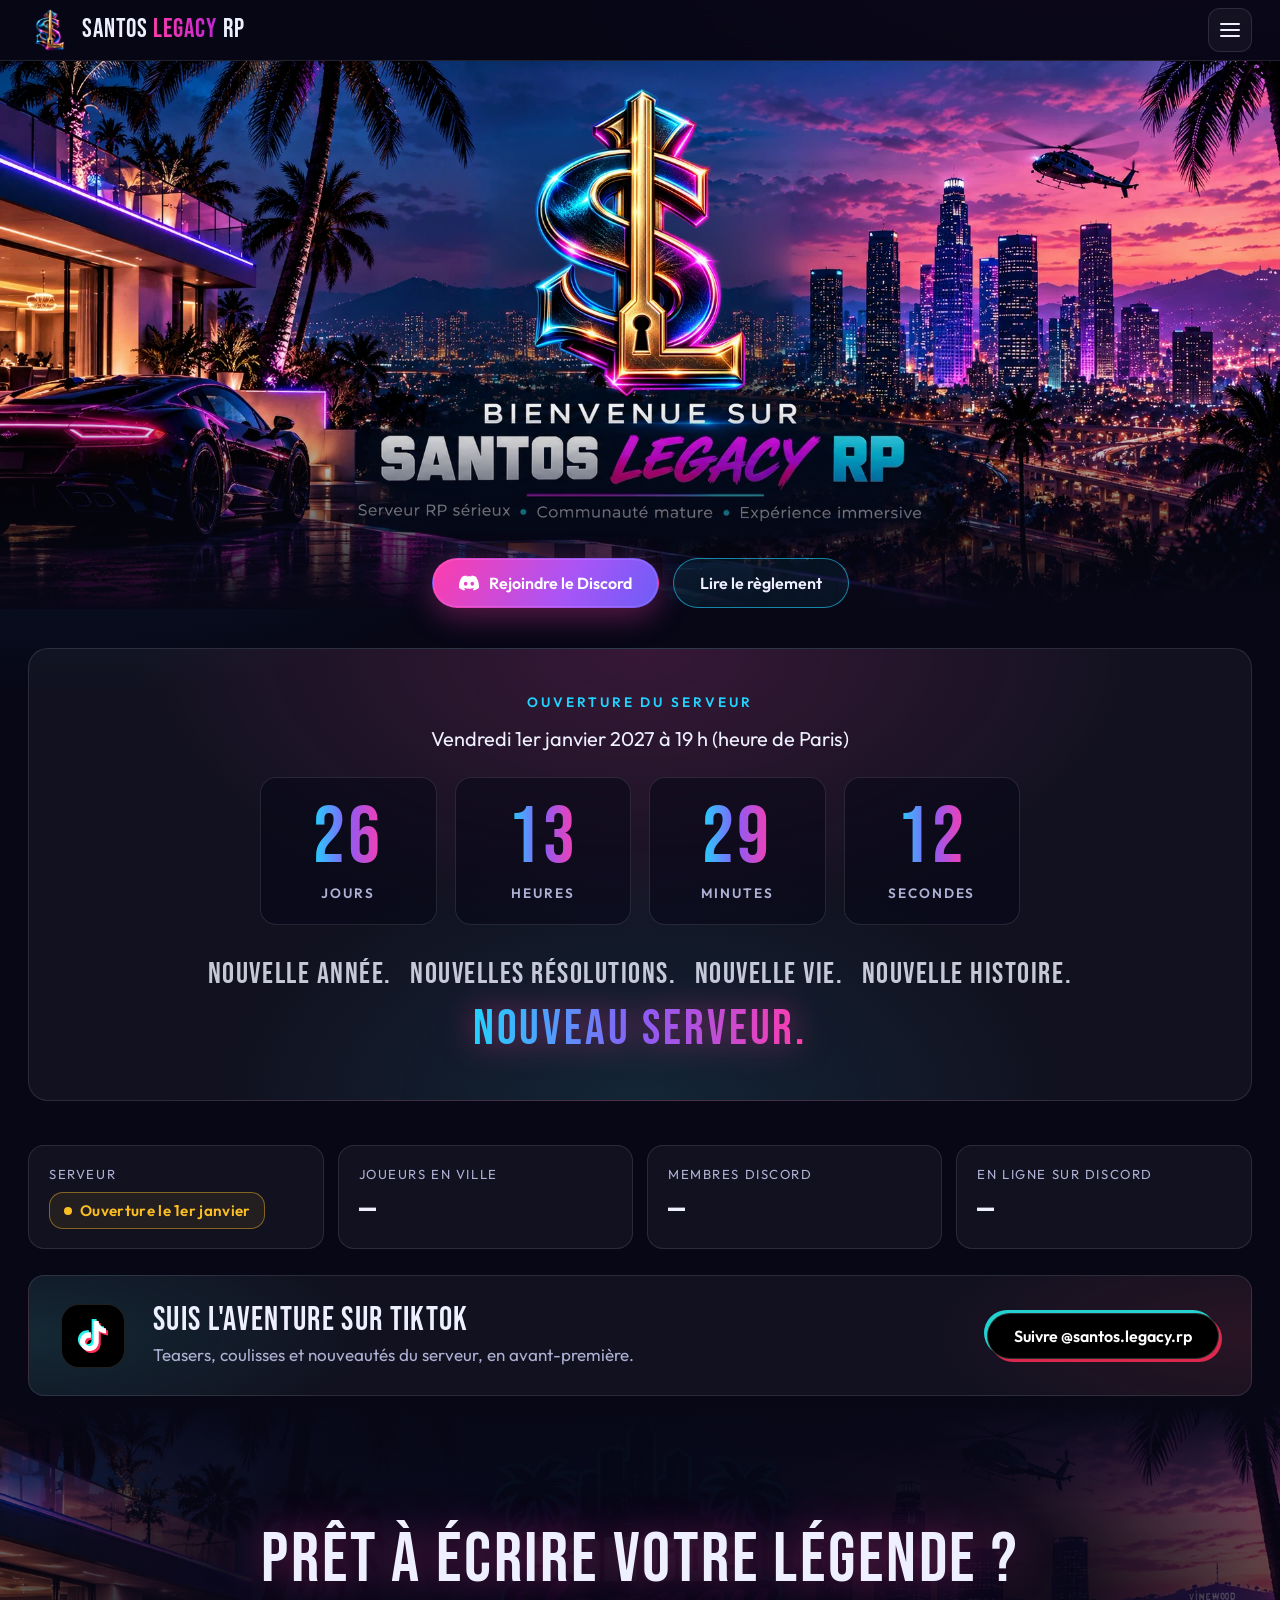
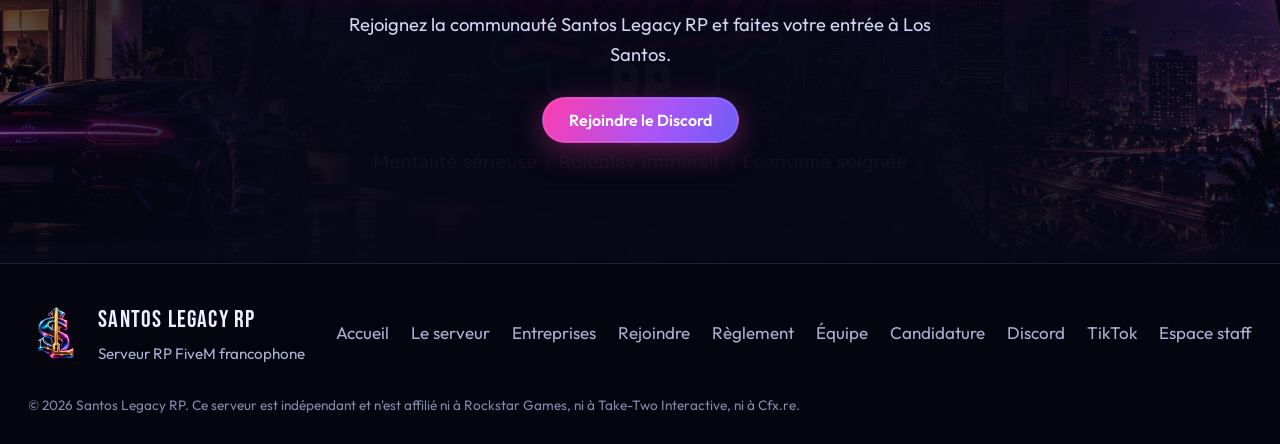
==== commit 9bf16f96: "TikTok : lien dans le menu et le pied de page, bandeau sur l'accueil Profil @santos.legacy.rp réglé " ====
--- a/index.html
+++ b/index.html
@@ -48,6 +48,7 @@
         <a href="reglement.html">Règlement</a>
         <a href="equipe.html">Équipe</a>
         <a href="candidature.html">Candidature</a>
+        <a class="nav__social" href="#" data-tiktok target="_blank" rel="noopener" aria-label="TikTok de Santos Legacy RP"><svg class="icon" viewBox="0 0 24 24" aria-hidden="true"><path d="M12.525.02c1.31-.02 2.61-.01 3.91-.02.08 1.53.63 3.09 1.75 4.17 1.12 1.11 2.7 1.62 4.24 1.79v4.03c-1.44-.05-2.89-.35-4.2-.97-.57-.26-1.1-.59-1.62-.93-.01 2.92.01 5.84-.02 8.75-.08 1.4-.54 2.79-1.35 3.94-1.31 1.92-3.58 3.17-5.91 3.21-1.43.08-2.86-.31-4.08-1.03-2.02-1.19-3.44-3.37-3.65-5.71-.02-.5-.03-1-.01-1.49.18-1.9 1.12-3.72 2.58-4.96 1.66-1.44 3.98-2.13 6.15-1.72.02 1.48-.04 2.96-.04 4.44-.99-.32-2.15-.23-3.02.37-.63.41-1.11 1.04-1.36 1.75-.21.51-.15 1.07-.14 1.61.24 1.64 1.82 3.02 3.5 2.87 1.12-.01 2.19-.66 2.77-1.61.19-.33.4-.67.41-1.06.1-1.79.06-3.57.07-5.36.01-4.03-.01-8.05.02-12.07z"/></svg><span class="nav__social-text">TikTok</span></a>
         <a class="btn btn--small btn--discord" href="#" data-discord target="_blank" rel="noopener">Discord</a>
         <a class="nav__staff" href="staff.html" data-staff-link hidden>Espace staff</a>
       </nav>
@@ -127,6 +128,20 @@
       </div>
     </section>
 
+    <!-- TIKTOK : lien du profil dans js/config.js (tiktok) -->
+    <section class="social-band" aria-labelledby="tiktok-title" data-tiktok-band>
+      <div class="container">
+        <div class="social-band__box">
+          <span class="social-band__logo" aria-hidden="true"><svg viewBox="0 0 24 24"><path d="M12.525.02c1.31-.02 2.61-.01 3.91-.02.08 1.53.63 3.09 1.75 4.17 1.12 1.11 2.7 1.62 4.24 1.79v4.03c-1.44-.05-2.89-.35-4.2-.97-.57-.26-1.1-.59-1.62-.93-.01 2.92.01 5.84-.02 8.75-.08 1.4-.54 2.79-1.35 3.94-1.31 1.92-3.58 3.17-5.91 3.21-1.43.08-2.86-.31-4.08-1.03-2.02-1.19-3.44-3.37-3.65-5.71-.02-.5-.03-1-.01-1.49.18-1.9 1.12-3.72 2.58-4.96 1.66-1.44 3.98-2.13 6.15-1.72.02 1.48-.04 2.96-.04 4.44-.99-.32-2.15-.23-3.02.37-.63.41-1.11 1.04-1.36 1.75-.21.51-.15 1.07-.14 1.61.24 1.64 1.82 3.02 3.5 2.87 1.12-.01 2.19-.66 2.77-1.61.19-.33.4-.67.41-1.06.1-1.79.06-3.57.07-5.36.01-4.03-.01-8.05.02-12.07z"/></svg></span>
+          <div class="social-band__text">
+            <h2 class="social-band__title" id="tiktok-title">Suis l'aventure sur TikTok</h2>
+            <p>Teasers, coulisses et nouveautés du serveur, en avant-première.</p>
+          </div>
+          <a class="btn btn--tiktok" href="#" data-tiktok target="_blank" rel="noopener">Suivre @santos.legacy.rp</a>
+        </div>
+      </div>
+    </section>
+
     <!-- APPEL FINAL -->
     <section class="cta-band" aria-labelledby="cta-title">
       <div class="container cta-band__inner">
@@ -155,6 +170,7 @@
         <a href="equipe.html">Équipe</a>
         <a href="candidature.html">Candidature</a>
         <a href="#" data-discord target="_blank" rel="noopener">Discord</a>
+        <a href="#" data-tiktok target="_blank" rel="noopener">TikTok</a>
         <a href="staff.html" data-staff-link hidden>Espace staff</a>
       </nav>
     </div>
--- a/css/style.css
+++ b/css/style.css
@@ -102,6 +102,16 @@
 /* « Espace staff » : à droite du bouton Discord, en discret (visible quand le panel est configuré) */
 .nav__menu a.nav__staff { margin-left: 4px; border: 1px solid var(--border); border-radius: 999px; padding: 8px 14px; font-size: 0.95rem; }
 .nav__menu a.nav__staff[hidden] { display: none; }
+
+/* TikTok : pastille ronde avec le logo (le texte n'apparaît que dans le menu déroulant) */
+.nav__menu a.nav__social {
+  display: inline-flex; align-items: center; justify-content: center; gap: 10px;
+  width: 40px; height: 40px; padding: 0; margin: 0 4px; border-radius: 50%;
+  color: var(--text); border: 1px solid var(--border); background: var(--surface);
+}
+.nav__menu a.nav__social:hover { color: #fff; background: #000; border-color: rgba(255, 255, 255, 0.3); }
+.nav__social .icon { width: 18px; height: 18px; filter: drop-shadow(-1px -1px 0 #25f4ee) drop-shadow(1px 1px 0 #fe2c55); }
+.nav__social-text { display: none; }
 .nav__toggle {
   display: none; width: 44px; height: 44px; border: 1px solid var(--border);
   background: var(--surface); border-radius: 12px; cursor: pointer; color: var(--text);
@@ -125,7 +135,7 @@
   .nav__brand img { width: 36px; height: 36px; }
 }
 
-@media (max-width: 1260px) {   /* menu en liste déroulante dès que les 8 liens ne tiennent plus sur une ligne */
+@media (max-width: 1320px) {   /* menu en liste déroulante dès que les liens (Espace staff compris) ne tiennent plus sur une ligne */
   .nav__toggle { display: inline-flex; }
   .nav__menu {
     position: absolute; left: 0; right: 0; top: 100%;
@@ -137,6 +147,8 @@
   .nav__menu.is-open { display: flex; }
   .nav__menu a:not(.btn) { padding: 12px 14px; }
   .nav__menu .btn { justify-content: center; }
+  .nav__menu a.nav__social { width: auto; height: auto; margin: 0; padding: 12px 14px; border-radius: 999px; justify-content: flex-start; border-color: transparent; background: none; color: var(--muted); }
+  .nav__social-text { display: inline; }
 }
 
 /* ---------- Boutons ---------- */
@@ -157,6 +169,8 @@
 .btn--discord { color: #fff; background: #5865f2; box-shadow: 0 8px 24px rgba(88, 101, 242, 0.35); }
 .btn--discord:hover { color: #fff; background: #6a76f5; }
 .btn--small { padding: 10px 18px; font-size: 0.95rem; }
+.btn--tiktok { color: #fff; background: #000; border-color: rgba(255, 255, 255, 0.18); box-shadow: -3px -3px 0 rgba(37, 244, 238, 0.85), 3px 3px 0 rgba(254, 44, 85, 0.85); }
+.btn--tiktok:hover { color: #fff; box-shadow: -4px -4px 0 #25f4ee, 4px 4px 0 #fe2c55; }
 .icon { width: 20px; height: 20px; fill: currentColor; flex: none; }
 
 /* Affichage conditionnel selon la présence du code cfx.re */
@@ -239,6 +253,30 @@
 @media (max-width: 600px) {   /* téléphone : une phrase par ligne */
   .countdown__motto { flex-direction: column; align-items: center; gap: 2px; }
   .countdown__motto .countdown__motto-break { display: none; }
+}
+
+/* ---------- Bandeau TikTok (accueil) ---------- */
+.social-band { padding: 18px 0 8px; }
+.social-band__box {
+  display: flex; align-items: center; gap: clamp(16px, 2.5vw, 28px);
+  padding: clamp(18px, 2.4vw, 26px) clamp(18px, 3vw, 32px);
+  background:
+    radial-gradient(40% 140% at 0% 50%, rgba(37, 244, 238, 0.10), transparent 70%),
+    radial-gradient(40% 140% at 100% 50%, rgba(254, 44, 85, 0.10), transparent 70%),
+    var(--surface);
+  border: 1px solid var(--border); border-radius: var(--radius);
+}
+.social-band__logo {
+  flex: none; display: flex; align-items: center; justify-content: center;
+  width: 64px; height: 64px; border-radius: 18px; background: #000; border: 1px solid rgba(255, 255, 255, 0.12);
+}
+.social-band__logo svg { width: 30px; height: 30px; fill: #fff; filter: drop-shadow(-2px -2px 0 #25f4ee) drop-shadow(2px 2px 0 #fe2c55); }
+.social-band__text { flex: 1; min-width: 0; }
+.social-band__title { margin: 0 0 2px; font-family: var(--font-display); font-weight: 400; font-size: clamp(1.6rem, 2.6vw, 2.1rem); letter-spacing: 0.04em; line-height: 1.1; }
+.social-band__text p { margin: 0; color: var(--muted); }
+@media (max-width: 700px) {
+  .social-band__box { flex-direction: column; text-align: center; }
+  .social-band .btn { width: 100%; max-width: 360px; }
 }
 
 /* ---------- Statut ---------- */
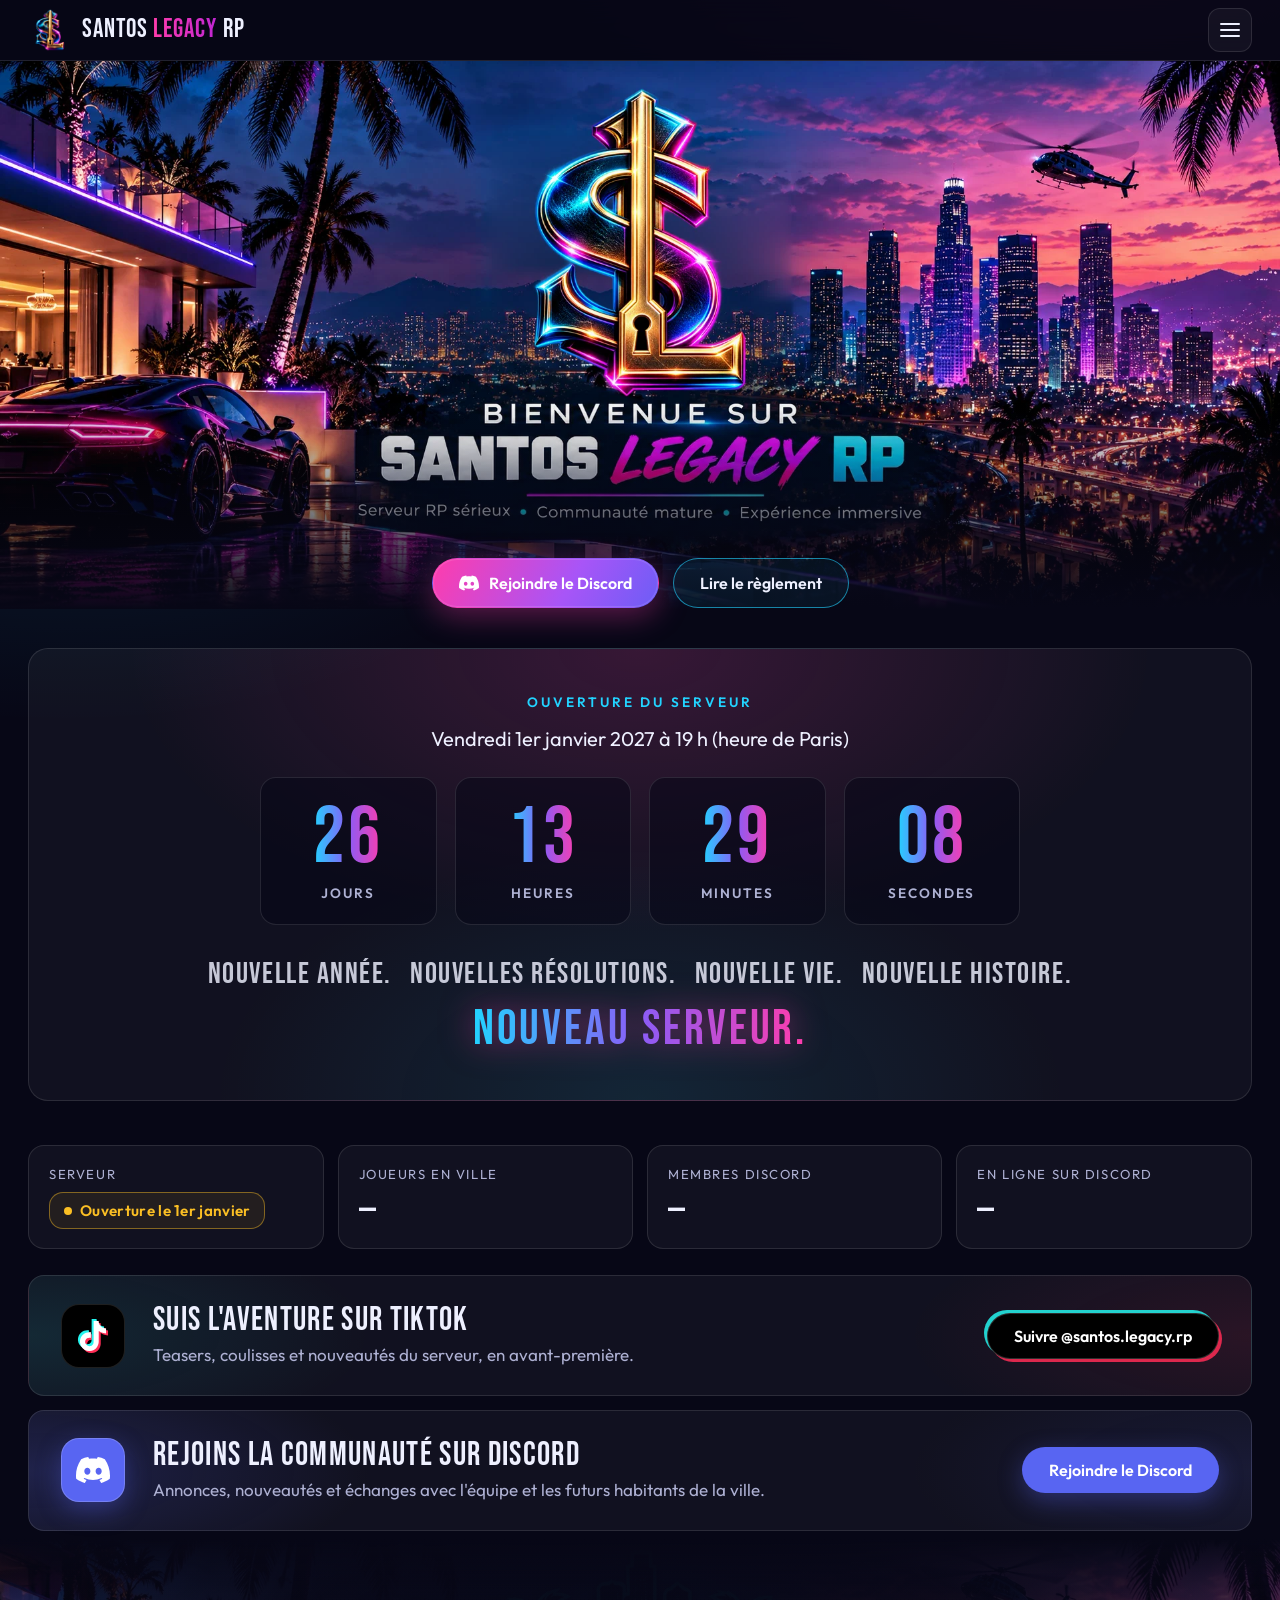
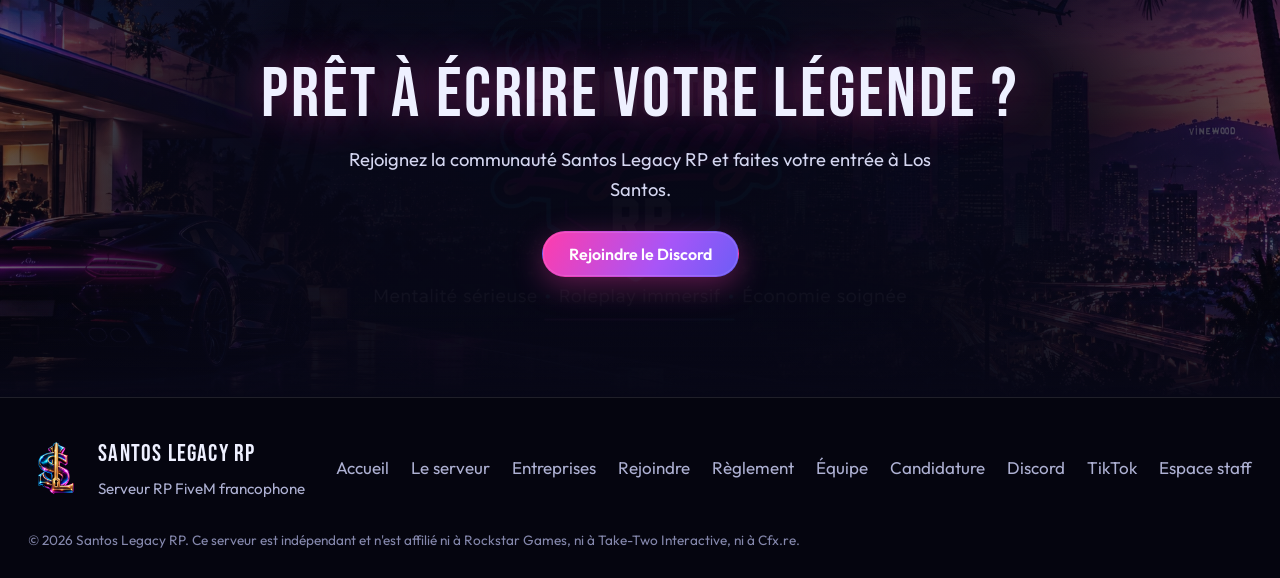
==== commit a8d004be: "Accueil : bandeau Discord sous le bandeau TikTok, dans le même style Co-Authored-By: Claude Opus 5.5" ====
--- a/index.html
+++ b/index.html
@@ -128,16 +128,25 @@
       </div>
     </section>
 
-    <!-- TIKTOK : lien du profil dans js/config.js (tiktok) -->
-    <section class="social-band" aria-labelledby="tiktok-title" data-tiktok-band>
-      <div class="container">
-        <div class="social-band__box">
+    <!-- RÉSEAUX : TikTok (lien dans js/config.js, tiktok) puis Discord (discordInvite) -->
+    <section class="social-band" aria-label="Nos réseaux">
+      <div class="container social-band__list">
+        <div class="social-band__box social-band__box--tiktok" data-tiktok-band>
           <span class="social-band__logo" aria-hidden="true"><svg viewBox="0 0 24 24"><path d="M12.525.02c1.31-.02 2.61-.01 3.91-.02.08 1.53.63 3.09 1.75 4.17 1.12 1.11 2.7 1.62 4.24 1.79v4.03c-1.44-.05-2.89-.35-4.2-.97-.57-.26-1.1-.59-1.62-.93-.01 2.92.01 5.84-.02 8.75-.08 1.4-.54 2.79-1.35 3.94-1.31 1.92-3.58 3.17-5.91 3.21-1.43.08-2.86-.31-4.08-1.03-2.02-1.19-3.44-3.37-3.65-5.71-.02-.5-.03-1-.01-1.49.18-1.9 1.12-3.72 2.58-4.96 1.66-1.44 3.98-2.13 6.15-1.72.02 1.48-.04 2.96-.04 4.44-.99-.32-2.15-.23-3.02.37-.63.41-1.11 1.04-1.36 1.75-.21.51-.15 1.07-.14 1.61.24 1.64 1.82 3.02 3.5 2.87 1.12-.01 2.19-.66 2.77-1.61.19-.33.4-.67.41-1.06.1-1.79.06-3.57.07-5.36.01-4.03-.01-8.05.02-12.07z"/></svg></span>
           <div class="social-band__text">
             <h2 class="social-band__title" id="tiktok-title">Suis l'aventure sur TikTok</h2>
             <p>Teasers, coulisses et nouveautés du serveur, en avant-première.</p>
           </div>
           <a class="btn btn--tiktok" href="#" data-tiktok target="_blank" rel="noopener">Suivre @santos.legacy.rp</a>
+        </div>
+
+        <div class="social-band__box social-band__box--discord">
+          <span class="social-band__logo" aria-hidden="true"><svg viewBox="0 0 24 24"><path d="M20.317 4.3698a19.7913 19.7913 0 00-4.8851-1.5152.0741.0741 0 00-.0785.0371c-.211.3753-.4447.8648-.6083 1.2495-1.8447-.2762-3.68-.2762-5.4868 0-.1636-.3933-.4058-.8742-.6177-1.2495a.077.077 0 00-.0785-.037 19.7363 19.7363 0 00-4.8852 1.515.0699.0699 0 00-.0321.0277C.5334 9.0458-.319 13.5799.0992 18.0578a.0824.0824 0 00.0312.0561c2.0528 1.5076 4.0413 2.4228 5.9929 3.0294a.0777.0777 0 00.0842-.0276c.4616-.6304.8731-1.2952 1.226-1.9942a.076.076 0 00-.0416-.1057c-.6528-.2476-1.2743-.5495-1.8722-.8923a.077.077 0 01-.0076-.1277c.1258-.0943.2517-.1923.3718-.2914a.0743.0743 0 01.0776-.0105c3.9278 1.7933 8.18 1.7933 12.0614 0a.0739.0739 0 01.0785.0095c.1202.099.246.1981.3728.2924a.077.077 0 01-.0066.1276 12.2986 12.2986 0 01-1.873.8914.0766.0766 0 00-.0407.1067c.3604.698.7719 1.3628 1.225 1.9932a.076.076 0 00.0842.0286c1.961-.6067 3.9495-1.5219 6.0023-3.0294a.077.077 0 00.0313-.0552c.5004-5.177-.8382-9.6739-3.5485-13.6604a.061.061 0 00-.0312-.0286zM8.02 15.3312c-1.1825 0-2.1569-1.0857-2.1569-2.419 0-1.3332.9555-2.4189 2.157-2.4189 1.2108 0 2.1757 1.0952 2.1568 2.419 0 1.3332-.9555 2.4189-2.1569 2.4189zm7.9748 0c-1.1825 0-2.1569-1.0857-2.1569-2.419 0-1.3332.9554-2.4189 2.1569-2.4189 1.2108 0 2.1757 1.0952 2.1568 2.419 0 1.3332-.946 2.4189-2.1568 2.4189Z"/></svg></span>
+          <div class="social-band__text">
+            <h2 class="social-band__title">Rejoins la communauté sur Discord</h2>
+            <p>Annonces, nouveautés et échanges avec l'équipe et les futurs habitants de la ville.</p>
+          </div>
+          <a class="btn btn--discord" href="#" data-discord target="_blank" rel="noopener">Rejoindre le Discord</a>
         </div>
       </div>
     </section>
--- a/css/style.css
+++ b/css/style.css
@@ -255,22 +255,29 @@
   .countdown__motto .countdown__motto-break { display: none; }
 }
 
-/* ---------- Bandeau TikTok (accueil) ---------- */
+/* ---------- Bandeaux réseaux (accueil) : TikTok puis Discord, même mise en page, couleurs de chaque réseau ---------- */
 .social-band { padding: 18px 0 8px; }
+.social-band__list { display: flex; flex-direction: column; gap: 14px; }
 .social-band__box {
+  --glow-a: rgba(139, 92, 246, 0.10); --glow-b: rgba(255, 60, 172, 0.10);
   display: flex; align-items: center; gap: clamp(16px, 2.5vw, 28px);
   padding: clamp(18px, 2.4vw, 26px) clamp(18px, 3vw, 32px);
   background:
-    radial-gradient(40% 140% at 0% 50%, rgba(37, 244, 238, 0.10), transparent 70%),
-    radial-gradient(40% 140% at 100% 50%, rgba(254, 44, 85, 0.10), transparent 70%),
+    radial-gradient(40% 140% at 0% 50%, var(--glow-a), transparent 70%),
+    radial-gradient(40% 140% at 100% 50%, var(--glow-b), transparent 70%),
     var(--surface);
   border: 1px solid var(--border); border-radius: var(--radius);
 }
+.social-band__box--tiktok { --glow-a: rgba(37, 244, 238, 0.10); --glow-b: rgba(254, 44, 85, 0.10); }
+.social-band__box--discord { --glow-a: rgba(88, 101, 242, 0.20); --glow-b: rgba(88, 101, 242, 0.10); }
 .social-band__logo {
   flex: none; display: flex; align-items: center; justify-content: center;
   width: 64px; height: 64px; border-radius: 18px; background: #000; border: 1px solid rgba(255, 255, 255, 0.12);
 }
-.social-band__logo svg { width: 30px; height: 30px; fill: #fff; filter: drop-shadow(-2px -2px 0 #25f4ee) drop-shadow(2px 2px 0 #fe2c55); }
+.social-band__logo svg { width: 30px; height: 30px; fill: #fff; }
+.social-band__box--tiktok .social-band__logo svg { filter: drop-shadow(-2px -2px 0 #25f4ee) drop-shadow(2px 2px 0 #fe2c55); }
+.social-band__box--discord .social-band__logo { background: #5865f2; border-color: rgba(255, 255, 255, 0.18); box-shadow: 0 8px 24px rgba(88, 101, 242, 0.35); }
+.social-band__box--discord .social-band__logo svg { width: 34px; height: 34px; }
 .social-band__text { flex: 1; min-width: 0; }
 .social-band__title { margin: 0 0 2px; font-family: var(--font-display); font-weight: 400; font-size: clamp(1.6rem, 2.6vw, 2.1rem); letter-spacing: 0.04em; line-height: 1.1; }
 .social-band__text p { margin: 0; color: var(--muted); }
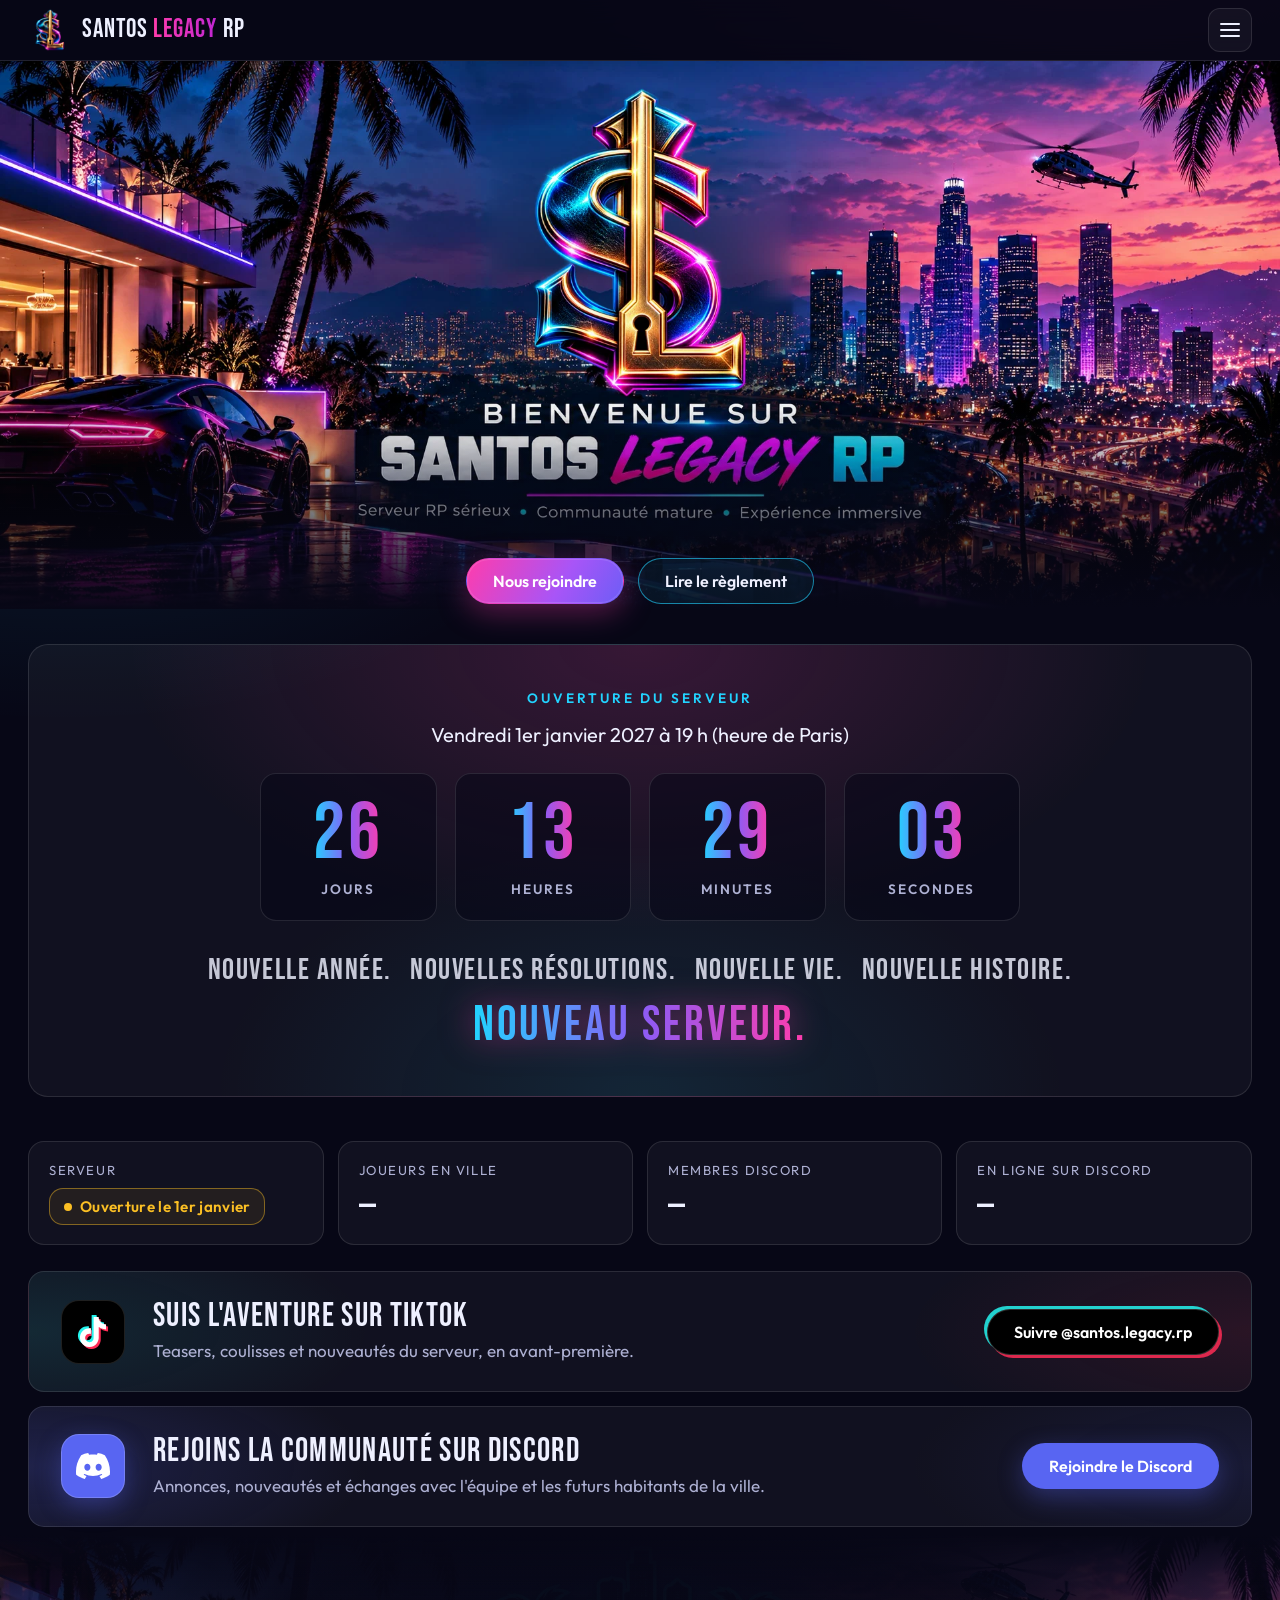
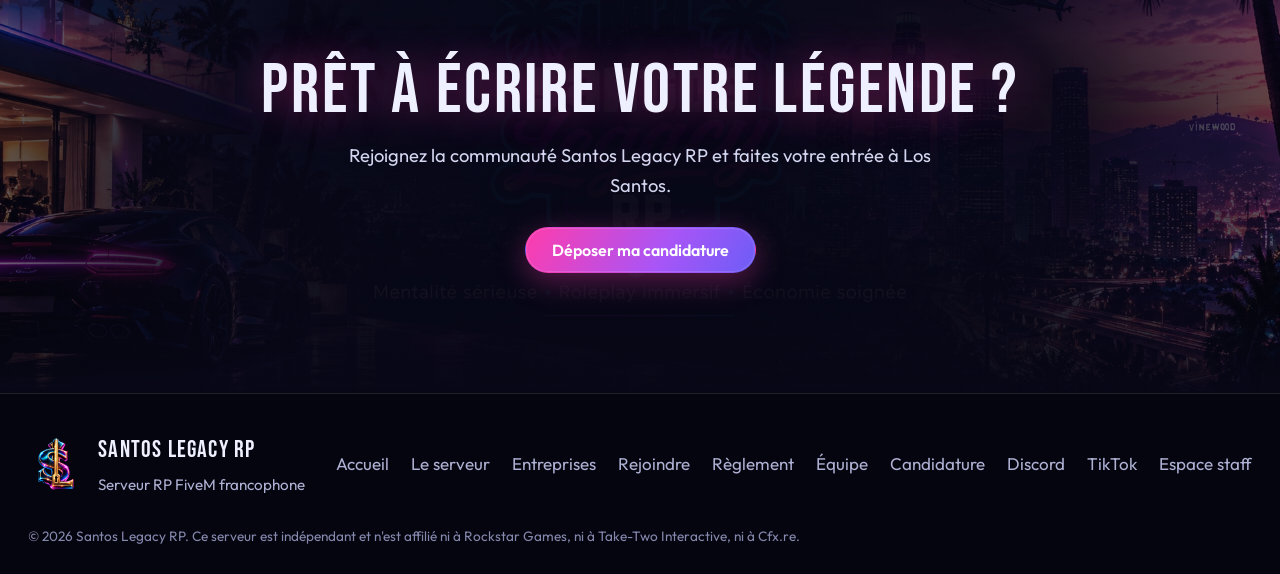
==== commit 2e64c5cc: "Accueil sans boutons Discord en double, page introuvable, robots.txt et sitemap Le bouton Discord so" ====
--- a/index.html
+++ b/index.html
@@ -64,10 +64,7 @@
       </div>
       <div class="hero__cta">
         <a class="btn btn--primary only-cfx" href="#" data-connect>Rejoindre le serveur</a>
-        <a class="btn btn--primary no-cfx" href="#" data-discord target="_blank" rel="noopener">
-          <svg class="icon" viewBox="0 0 24 24" aria-hidden="true"><path d="M20.317 4.3698a19.7913 19.7913 0 00-4.8851-1.5152.0741.0741 0 00-.0785.0371c-.211.3753-.4447.8648-.6083 1.2495-1.8447-.2762-3.68-.2762-5.4868 0-.1636-.3933-.4058-.8742-.6177-1.2495a.077.077 0 00-.0785-.037 19.7363 19.7363 0 00-4.8852 1.515.0699.0699 0 00-.0321.0277C.5334 9.0458-.319 13.5799.0992 18.0578a.0824.0824 0 00.0312.0561c2.0528 1.5076 4.0413 2.4228 5.9929 3.0294a.0777.0777 0 00.0842-.0276c.4616-.6304.8731-1.2952 1.226-1.9942a.076.076 0 00-.0416-.1057c-.6528-.2476-1.2743-.5495-1.8722-.8923a.077.077 0 01-.0076-.1277c.1258-.0943.2517-.1923.3718-.2914a.0743.0743 0 01.0776-.0105c3.9278 1.7933 8.18 1.7933 12.0614 0a.0739.0739 0 01.0785.0095c.1202.099.246.1981.3728.2924a.077.077 0 01-.0066.1276 12.2986 12.2986 0 01-1.873.8914.0766.0766 0 00-.0407.1067c.3604.698.7719 1.3628 1.225 1.9932a.076.076 0 00.0842.0286c1.961-.6067 3.9495-1.5219 6.0023-3.0294a.077.077 0 00.0313-.0552c.5004-5.177-.8382-9.6739-3.5485-13.6604a.061.061 0 00-.0312-.0286zM8.02 15.3312c-1.1825 0-2.1569-1.0857-2.1569-2.419 0-1.3332.9555-2.4189 2.157-2.4189 1.2108 0 2.1757 1.0952 2.1568 2.419 0 1.3332-.9555 2.4189-2.1569 2.4189zm7.9748 0c-1.1825 0-2.1569-1.0857-2.1569-2.419 0-1.3332.9554-2.4189 2.1569-2.4189 1.2108 0 2.1757 1.0952 2.1568 2.419 0 1.3332-.946 2.4189-2.1568 2.4189Z"/></svg>
-          Rejoindre le Discord
-        </a>
+        <a class="btn btn--primary no-cfx" href="rejoindre.html">Nous rejoindre</a>
         <a class="btn btn--ghost" href="reglement.html">Lire le règlement</a>
       </div>
     </section>
@@ -156,7 +153,7 @@
       <div class="container cta-band__inner">
         <h2 id="cta-title">Prêt à écrire votre légende&nbsp;?</h2>
         <p>Rejoignez la communauté Santos Legacy RP et faites votre entrée à Los Santos.</p>
-        <a class="btn btn--primary" href="#" data-discord target="_blank" rel="noopener">Rejoindre le Discord</a>
+        <a class="btn btn--primary" href="candidature.html">Déposer ma candidature</a>
       </div>
     </section>
   </main>
--- a/css/style.css
+++ b/css/style.css
@@ -1193,6 +1193,20 @@
 .page-body .steps { margin-top: 8px; }
 .page-body__actions { display: flex; flex-wrap: wrap; gap: 14px; margin-top: 32px; }
 
+/* ---------- Page « introuvable » (404.html) ---------- */
+.lost { padding: clamp(56px, 11vw, 130px) 0 clamp(64px, 10vw, 120px); }
+.lost__inner { display: flex; flex-direction: column; align-items: center; text-align: center; }
+.lost__code {
+  margin: 0; font-family: var(--font-display); font-size: clamp(7rem, 24vw, 15rem); line-height: 0.9; letter-spacing: 0.04em;
+  background: var(--grad); -webkit-background-clip: text; background-clip: text; color: transparent;
+  filter: drop-shadow(0 0 28px rgba(255, 60, 172, 0.45));
+  animation: neon-flicker 6s linear infinite;
+}
+.lost__title { margin: 18px 0 10px; font-family: var(--font-display); font-weight: 400; font-size: clamp(1.9rem, 4.4vw, 3rem); line-height: 1.05; letter-spacing: 0.03em; }
+.lost__text { margin: 0; max-width: 52ch; color: var(--muted); font-size: 1.1rem; }
+.lost__actions { display: flex; flex-wrap: wrap; justify-content: center; gap: 14px; margin-top: 30px; }
+@keyframes neon-flicker { 0%, 18%, 22%, 62%, 64%, 100% { opacity: 1; } 20%, 63% { opacity: 0.35; } }
+
 /* ---------- Page « Entreprises » ---------- */
 /* Chaque carte a sa couleur (--tone : r, g, b), reprise par le halo derrière le logo et la bordure au survol. */
 .biz-grid { display: grid; grid-template-columns: repeat(3, minmax(0, 1fr)); gap: 18px; }
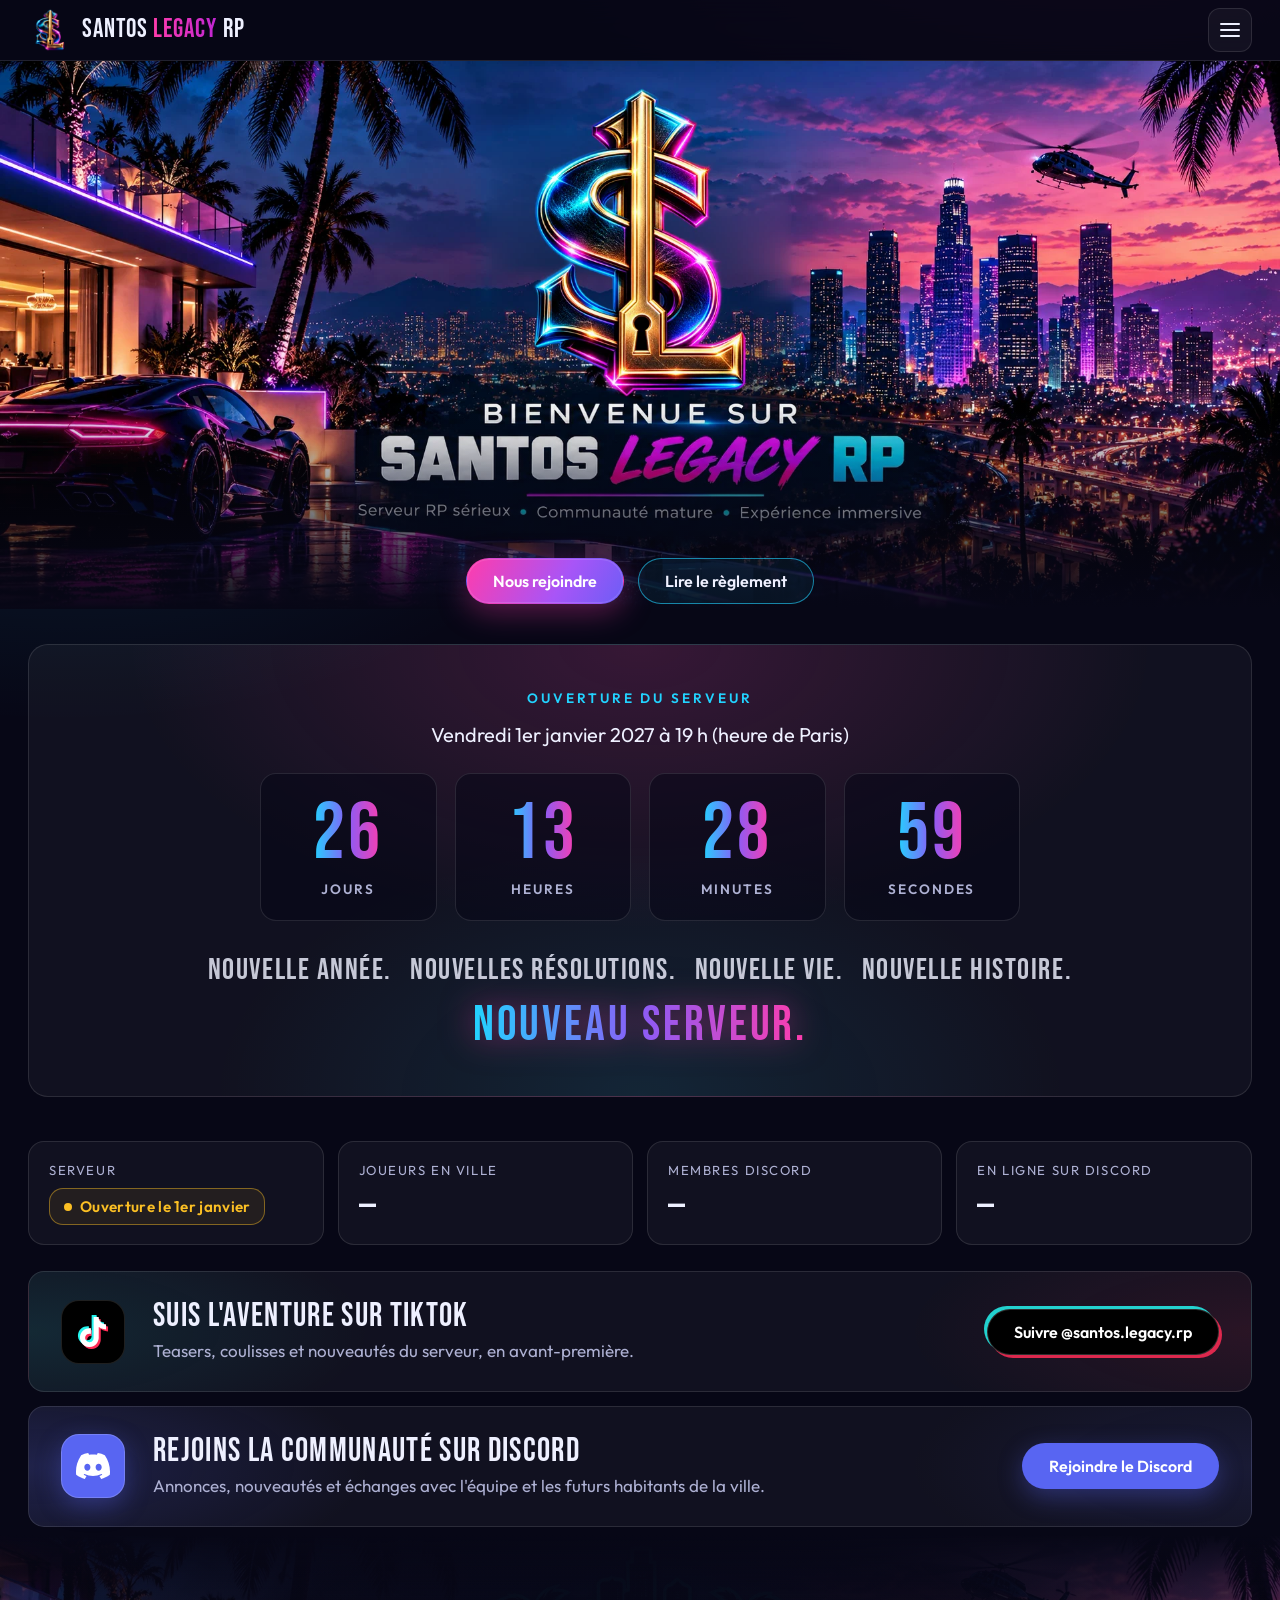
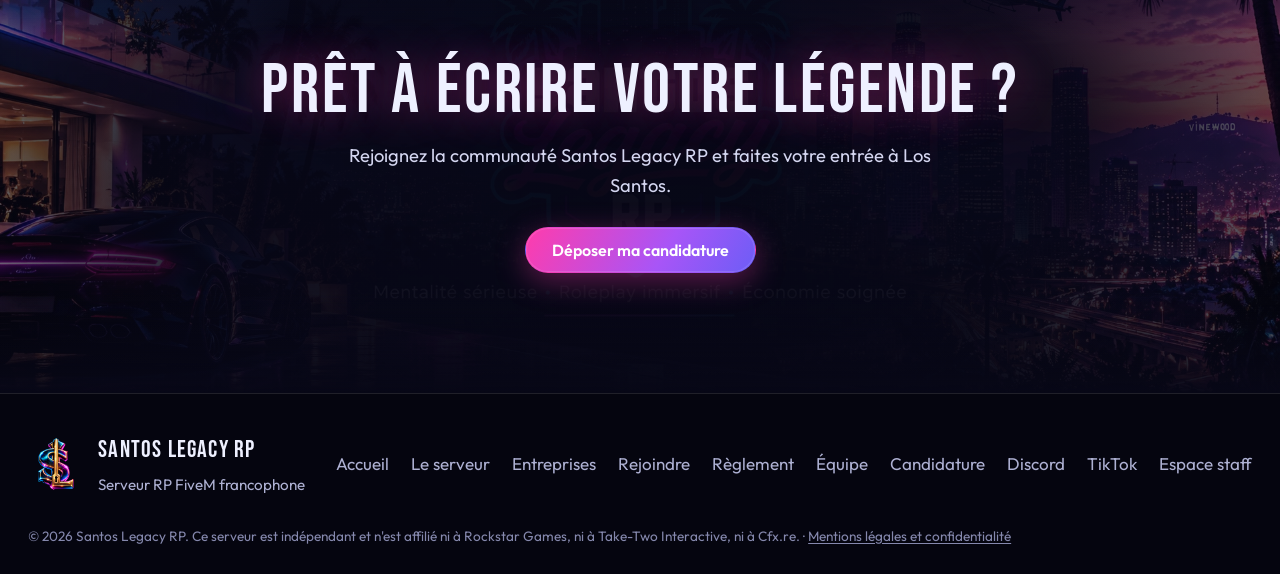
==== commit 99ce4efc: "Mentions légales et confidentialité, lien en bas de chaque page Éditeur (Jaguuar_, fondateur), héber" ====
--- a/index.html
+++ b/index.html
@@ -181,7 +181,7 @@
       </nav>
     </div>
     <p class="footer__legal container">
-      © <span data-year>2026</span> Santos Legacy RP. Ce serveur est indépendant et n'est affilié ni à Rockstar Games, ni à Take-Two Interactive, ni à Cfx.re.
+      © <span data-year>2026</span> Santos Legacy RP. Ce serveur est indépendant et n'est affilié ni à Rockstar Games, ni à Take-Two Interactive, ni à Cfx.re. · <a href="mentions-legales.html">Mentions légales et confidentialité</a>
     </p>
   </footer>
 
--- a/css/style.css
+++ b/css/style.css
@@ -1193,6 +1193,46 @@
 .page-body .steps { margin-top: 8px; }
 .page-body__actions { display: flex; flex-wrap: wrap; gap: 14px; margin-top: 32px; }
 
+/* ---------- Mentions légales et confidentialité ---------- */
+.legal { max-width: 820px; color: var(--muted); }
+.legal__updated { margin: 0 0 8px; font-size: 0.9rem; }
+.legal h2 {
+  margin: 40px 0 12px; color: var(--text); font-family: var(--font-display); font-weight: 400;
+  font-size: clamp(1.7rem, 3vw, 2.2rem); letter-spacing: 0.03em; line-height: 1.1; scroll-margin-top: 90px;
+}
+.legal h3 { margin: 26px 0 8px; color: var(--text); font-size: 1.12rem; }
+.legal p { margin: 0 0 12px; }
+.legal ul { margin: 0 0 12px; padding-left: 1.2em; display: grid; gap: 8px; }
+.legal li::marker { color: var(--pink); }
+.legal strong { color: var(--text); }
+.footer__legal a { color: inherit; text-decoration: underline; text-underline-offset: 2px; }
+.footer__legal a:hover { color: var(--text); }
+
+/* ---------- FAQ (page Rejoindre) ---------- */
+.faq { margin-top: clamp(48px, 7vw, 84px); max-width: 920px; }
+.faq__title {
+  margin: 0 0 18px; font-family: var(--font-display); font-weight: 400;
+  font-size: clamp(2rem, 4vw, 2.8rem); letter-spacing: 0.03em; line-height: 1.05;
+}
+.faq__title::after { content: ""; display: block; width: 64px; height: 4px; margin-top: 12px; border-radius: 4px; background: var(--grad); }
+.faq__list { display: grid; gap: 10px; }
+.faq__item { background: var(--surface); border: 1px solid var(--border); border-radius: var(--radius); transition: border-color .2s, background .2s; }
+.faq__item[open] { background: var(--surface-hover); border-color: rgba(34, 211, 255, 0.45); }
+.faq__item summary {
+  list-style: none; cursor: pointer; display: flex; align-items: center; justify-content: space-between; gap: 16px;
+  padding: 16px 20px; font-weight: 600; font-size: 1.05rem; border-radius: var(--radius);
+}
+.faq__item summary::-webkit-details-marker { display: none; }
+.faq__item summary::after {
+  content: "+"; flex: none; display: flex; align-items: center; justify-content: center;
+  width: 28px; height: 28px; border-radius: 50%; border: 1px solid rgba(34, 211, 255, 0.5);
+  color: var(--cyan); font-size: 1.25rem; line-height: 1; transition: transform .2s;
+}
+.faq__item[open] summary::after { transform: rotate(45deg); }
+.faq__item summary:hover { color: #fff; }
+.faq__answer { padding: 0 20px 18px; color: var(--muted); }
+.faq__answer p { margin: 0; max-width: 70ch; }
+
 /* ---------- Page « introuvable » (404.html) ---------- */
 .lost { padding: clamp(56px, 11vw, 130px) 0 clamp(64px, 10vw, 120px); }
 .lost__inner { display: flex; flex-direction: column; align-items: center; text-align: center; }
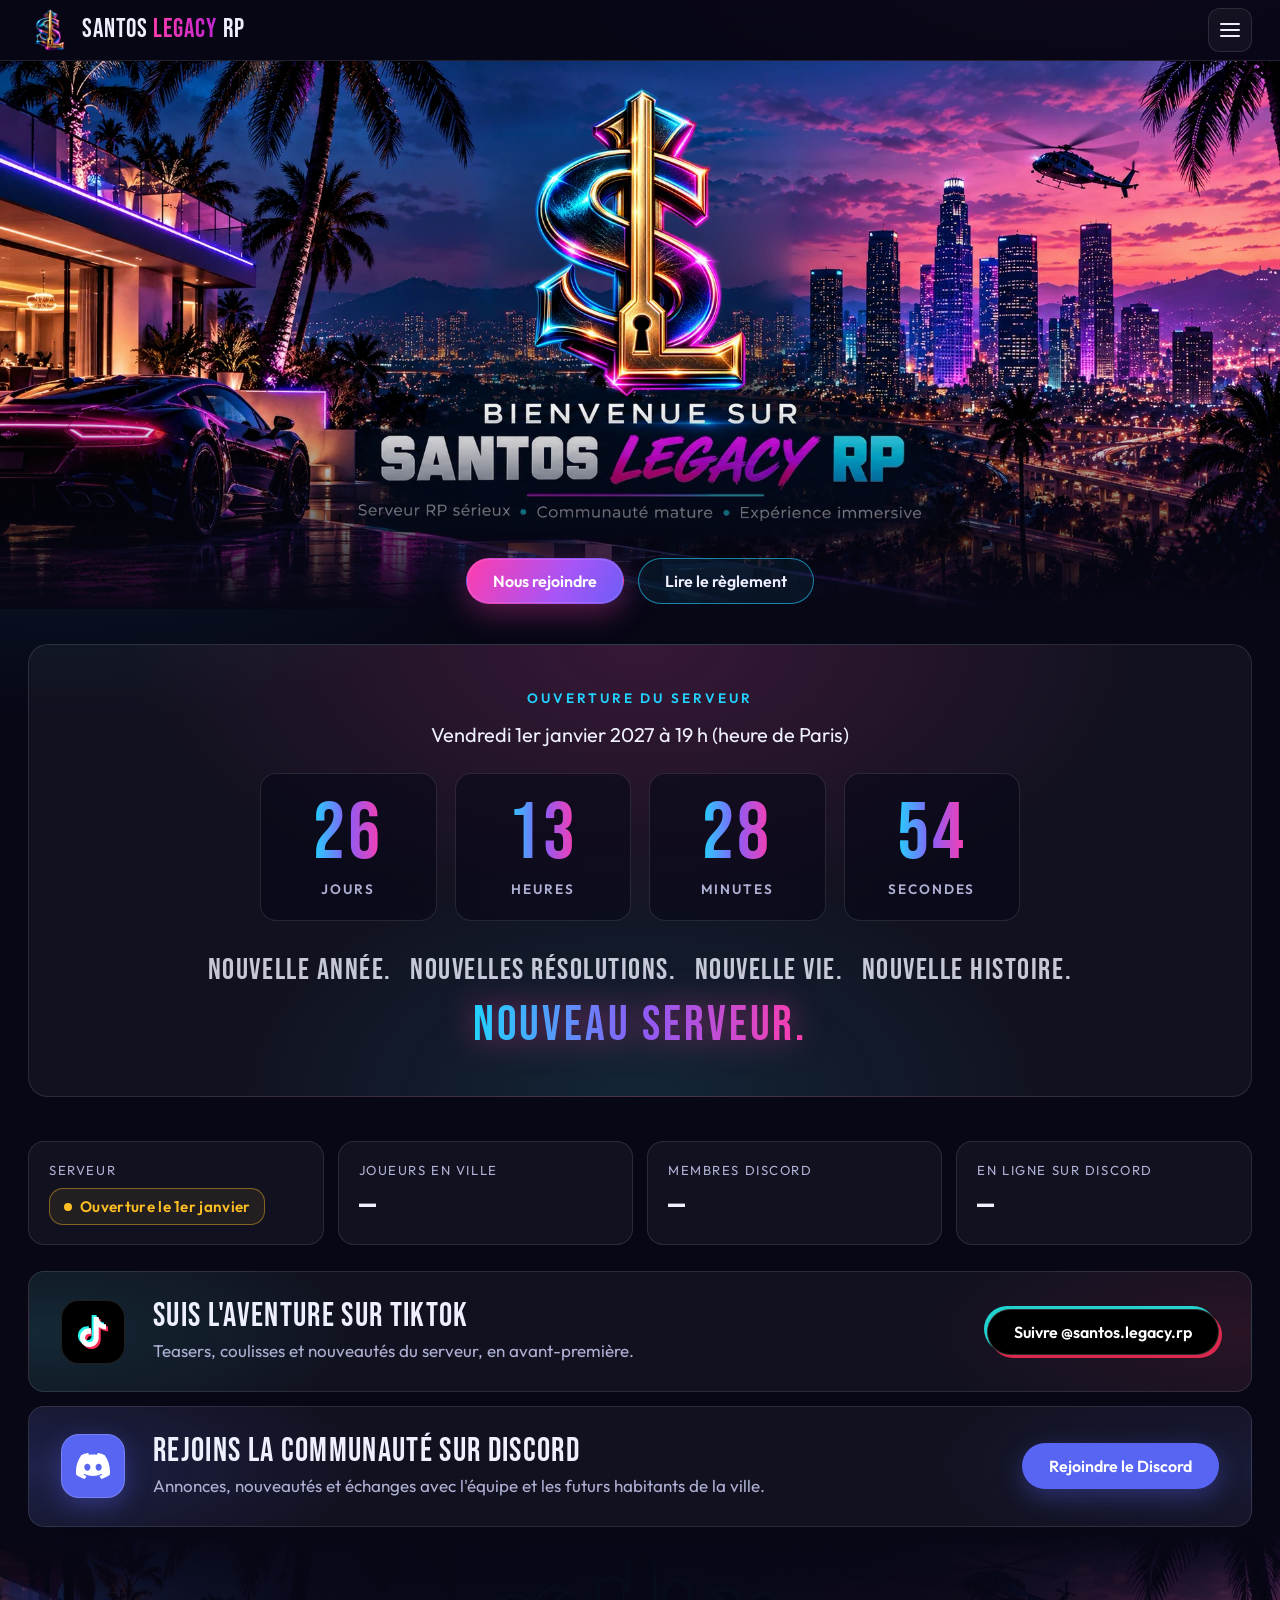
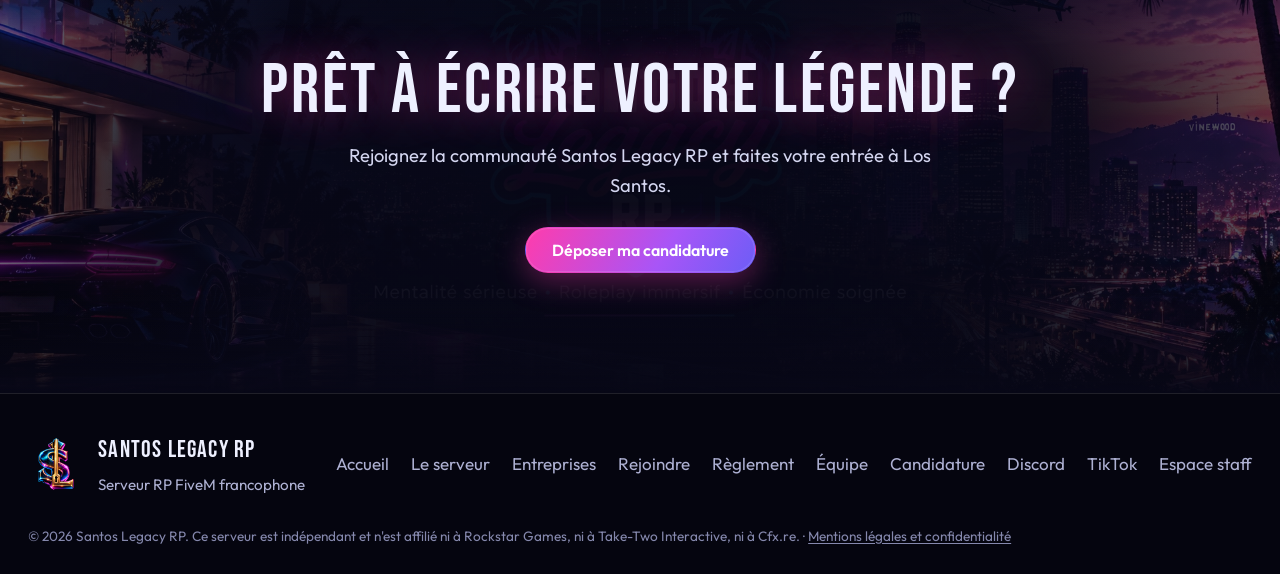
==== commit 83044387: "Polices hébergées sur le site : plus aucun appel à Google Fonts Bebas Neue, Outfit, Cinzel et Crimso" ====
--- a/index.html
+++ b/index.html
@@ -19,9 +19,9 @@
   <meta property="og:image:alt" content="Le logo de Santos Legacy RP devant la ville de nuit, avec le texte « Bienvenue sur Santos Legacy RP »">
   <meta name="twitter:card" content="summary_large_image">
   <link rel="icon" type="image/png" href="assets/logo.png">
-  <link rel="preconnect" href="https://fonts.googleapis.com">
-  <link rel="preconnect" href="https://fonts.gstatic.com" crossorigin>
-  <link href="https://fonts.googleapis.com/css2?family=Bebas+Neue&family=Outfit:wght@400;500;600;700&display=swap" rel="stylesheet">
+  <link rel="preload" href="assets/fonts/outfit.woff2" as="font" type="font/woff2" crossorigin>
+  <link rel="preload" href="assets/fonts/bebas-neue.woff2" as="font" type="font/woff2" crossorigin>
+  <link rel="stylesheet" href="css/fonts.css">
   <link rel="stylesheet" href="css/style.css">
   <script>document.documentElement.classList.add("js");</script>
 </head>
--- a/css/fonts.css
+++ b/css/fonts.css
@@ -0,0 +1,47 @@
+/* Polices du site, hébergées sur le site lui-même (plus d'appel à Google Fonts).
+   Caractères latins (français compris). Licence SIL Open Font License 1.1 : voir assets/fonts/OFL-*.txt. */
+
+@font-face {
+  font-family: "Bebas Neue";
+  font-style: normal;
+  font-weight: 400;
+  font-display: swap;
+  src: url("../assets/fonts/bebas-neue.woff2") format("woff2");
+  unicode-range: U+0000-00FF, U+0131, U+0152-0153, U+02BB-02BC, U+02C6, U+02DA, U+02DC, U+0304, U+0308, U+0329, U+2000-206F, U+20AC, U+2122, U+2191, U+2193, U+2212, U+2215, U+FEFF, U+FFFD;
+}
+
+@font-face {
+  font-family: "Outfit";
+  font-style: normal;
+  font-weight: 400 700;
+  font-display: swap;
+  src: url("../assets/fonts/outfit.woff2") format("woff2");
+  unicode-range: U+0000-00FF, U+0131, U+0152-0153, U+02BB-02BC, U+02C6, U+02DA, U+02DC, U+0304, U+0308, U+0329, U+2000-206F, U+20AC, U+2122, U+2191, U+2193, U+2212, U+2215, U+FEFF, U+FFFD;
+}
+
+@font-face {
+  font-family: "Cinzel";
+  font-style: normal;
+  font-weight: 600 700;
+  font-display: swap;
+  src: url("../assets/fonts/cinzel.woff2") format("woff2");
+  unicode-range: U+0000-00FF, U+0131, U+0152-0153, U+02BB-02BC, U+02C6, U+02DA, U+02DC, U+0304, U+0308, U+0329, U+2000-206F, U+20AC, U+2122, U+2191, U+2193, U+2212, U+2215, U+FEFF, U+FFFD;
+}
+
+@font-face {
+  font-family: "Crimson Pro";
+  font-style: normal;
+  font-weight: 400 700;
+  font-display: swap;
+  src: url("../assets/fonts/crimson-pro.woff2") format("woff2");
+  unicode-range: U+0000-00FF, U+0131, U+0152-0153, U+02BB-02BC, U+02C6, U+02DA, U+02DC, U+0304, U+0308, U+0329, U+2000-206F, U+20AC, U+2122, U+2191, U+2193, U+2212, U+2215, U+FEFF, U+FFFD;
+}
+
+@font-face {
+  font-family: "Crimson Pro";
+  font-style: italic;
+  font-weight: 400;
+  font-display: swap;
+  src: url("../assets/fonts/crimson-pro-italic.woff2") format("woff2");
+  unicode-range: U+0000-00FF, U+0131, U+0152-0153, U+02BB-02BC, U+02C6, U+02DA, U+02DC, U+0304, U+0308, U+0329, U+2000-206F, U+20AC, U+2122, U+2191, U+2193, U+2212, U+2215, U+FEFF, U+FFFD;
+}
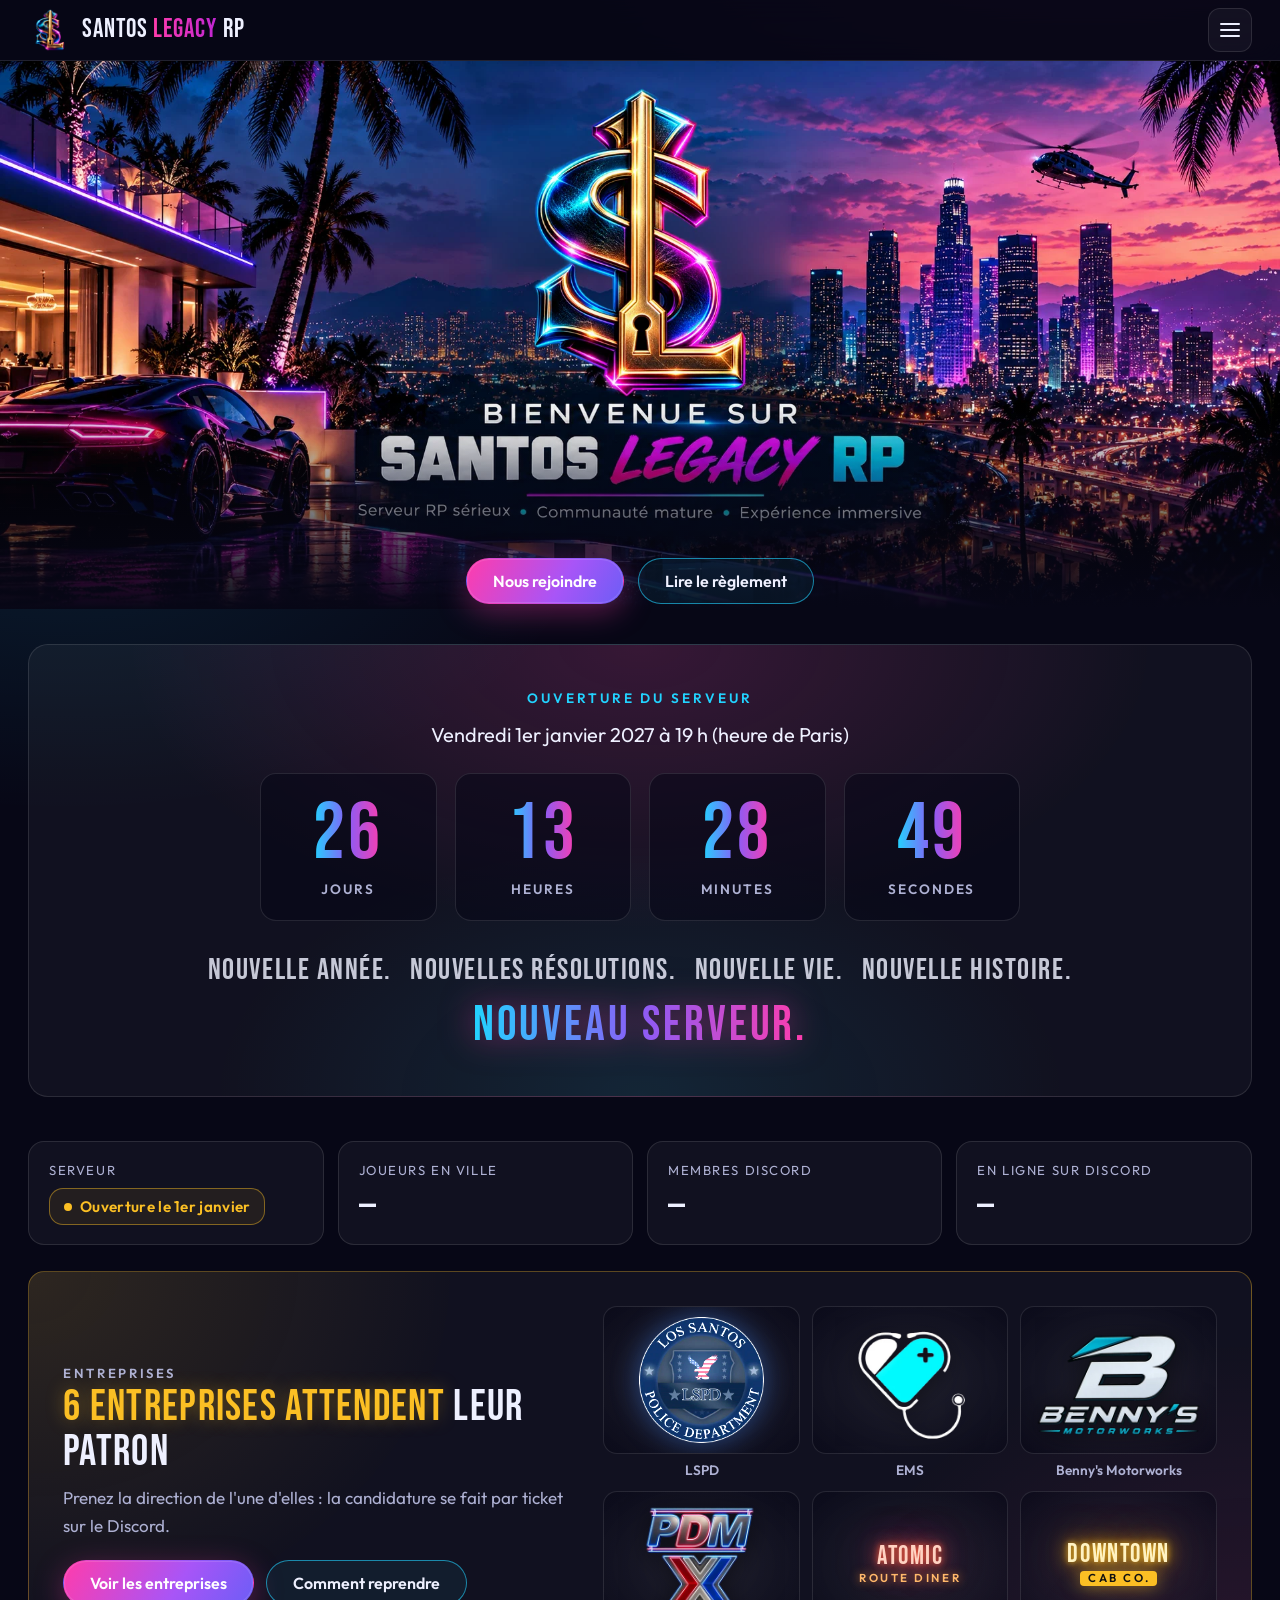
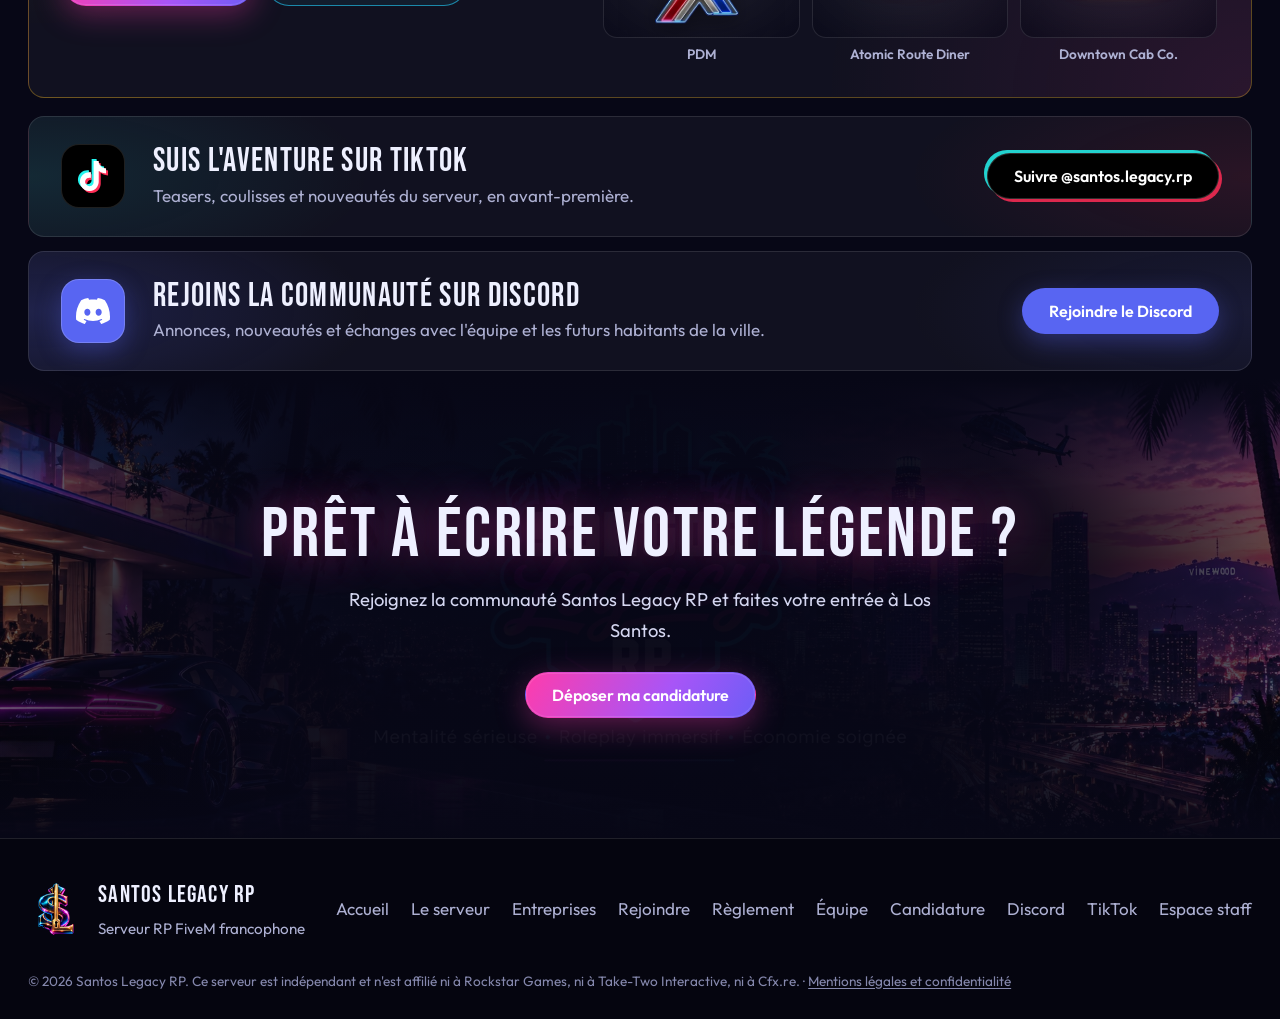
==== commit 7be26365: "Accueil : bandeau « N entreprises attendent leur patron » Logos et nombre des entreprises « À repren" ====
--- a/index.html
+++ b/index.html
@@ -125,6 +125,32 @@
       </div>
     </section>
 
+    <!-- ENTREPRISES À REPRENDRE : liste ci-dessous en secours ; js/main.js la remet à jour
+         d'après les badges « À reprendre » de entreprises.html (nombre, logos), ou masque le bandeau s'il n'y en a plus. -->
+    <section class="biz-band" aria-labelledby="biz-band-title" data-biz-band>
+      <div class="container">
+        <div class="biz-band__box">
+          <div class="biz-band__text">
+            <p class="biz-band__eyebrow">Entreprises</p>
+            <h2 class="biz-band__title" id="biz-band-title"><span data-biz-count>6 entreprises attendent</span> leur patron</h2>
+            <p>Prenez la direction de l'une d'elles&nbsp;: la candidature se fait par ticket sur le Discord.</p>
+            <div class="biz-band__actions">
+              <a class="btn btn--primary" href="entreprises.html">Voir les entreprises</a>
+              <a class="btn btn--ghost" href="entreprises.html#reprendre">Comment reprendre</a>
+            </div>
+          </div>
+          <ul class="biz-band__list" data-biz-list>
+            <li class="biz-band__item"><span class="biz-band__logo"><img src="assets/entreprises/lspd.webp" alt="" loading="lazy" class="biz__img--lift" style="--tone: 59, 130, 246"></span><span class="biz-band__name">LSPD</span></li>
+            <li class="biz-band__item"><span class="biz-band__logo"><img src="assets/entreprises/ems.webp" alt="" loading="lazy"></span><span class="biz-band__name">EMS</span></li>
+            <li class="biz-band__item"><span class="biz-band__logo"><img src="assets/entreprises/bennys.webp" alt="" loading="lazy"></span><span class="biz-band__name">Benny's Motorworks</span></li>
+            <li class="biz-band__item"><span class="biz-band__logo"><img src="assets/entreprises/pdm.webp" alt="" loading="lazy"></span><span class="biz-band__name">PDM</span></li>
+            <li class="biz-band__item"><span class="biz-band__logo"><span class="biz__word biz__word--atomic">Atomic<small>Route Diner</small></span></span><span class="biz-band__name">Atomic Route Diner</span></li>
+            <li class="biz-band__item"><span class="biz-band__logo"><span class="biz__word biz__word--cab">Downtown<small>Cab Co.</small></span></span><span class="biz-band__name">Downtown Cab Co.</span></li>
+          </ul>
+        </div>
+      </div>
+    </section>
+
     <!-- RÉSEAUX : TikTok (lien dans js/config.js, tiktok) puis Discord (discordInvite) -->
     <section class="social-band" aria-label="Nos réseaux">
       <div class="container social-band__list">
--- a/css/style.css
+++ b/css/style.css
@@ -254,6 +254,39 @@
   .countdown__motto { flex-direction: column; align-items: center; gap: 2px; }
   .countdown__motto .countdown__motto-break { display: none; }
 }
+
+/* ---------- Bandeau « Entreprises à reprendre » (accueil) ---------- */
+.biz-band { padding: 18px 0 0; }
+.biz-band__box {
+  display: grid; grid-template-columns: minmax(0, 0.9fr) minmax(0, 1.1fr); align-items: center; gap: clamp(20px, 3vw, 40px);
+  padding: clamp(22px, 3vw, 34px);
+  background:
+    radial-gradient(50% 120% at 0% 0%, rgba(251, 191, 36, 0.12), transparent 70%),
+    radial-gradient(50% 120% at 100% 100%, rgba(255, 60, 172, 0.10), transparent 70%),
+    var(--surface);
+  border: 1px solid rgba(251, 191, 36, 0.32); border-radius: var(--radius);
+}
+.biz-band__eyebrow { margin: 0 0 6px; font-weight: 600; font-size: 0.82rem; letter-spacing: 0.2em; text-transform: uppercase; color: var(--amber); }
+.biz-band__title { margin: 0 0 8px; font-family: var(--font-display); font-weight: 400; font-size: clamp(1.9rem, 3.4vw, 2.7rem); line-height: 1.05; letter-spacing: 0.03em; }
+.biz-band__title [data-biz-count] { color: var(--amber); text-shadow: 0 0 18px rgba(251, 191, 36, 0.35); }
+.biz-band__text p { margin: 0; color: var(--muted); }
+.biz-band__actions { display: flex; flex-wrap: wrap; gap: 12px; margin-top: 20px; }
+.biz-band__list { list-style: none; margin: 0; padding: 0; display: grid; grid-template-columns: repeat(3, minmax(0, 1fr)); gap: 12px; }
+.biz-band__item { display: flex; flex-direction: column; align-items: center; gap: 8px; text-align: center; }
+.biz-band__logo {
+  display: flex; align-items: center; justify-content: center; width: 100%; aspect-ratio: 4 / 3; padding: 10px;
+  min-height: 0; overflow: hidden;   /* toutes les cases à la même hauteur, quelle que soit la taille du logo */
+  border-radius: 14px; background: radial-gradient(70% 70% at 50% 50%, rgba(255, 255, 255, 0.07), rgba(7, 7, 22, 0.6));
+  border: 1px solid var(--border);
+}
+.biz-band__logo img { width: 100%; height: 100%; min-height: 0; object-fit: contain; filter: drop-shadow(0 4px 12px rgba(0, 0, 0, 0.5)); }
+.biz-band__logo img.biz__img--lift { filter: brightness(1.6) saturate(1.15) drop-shadow(0 0 14px rgba(59, 130, 246, 0.45)); }
+.biz-band__logo .biz__word { font-size: clamp(1.1rem, 2vw, 1.6rem); }
+.biz-band__logo .biz__word small { font-size: 0.45em; margin-top: 4px; letter-spacing: 0.22em; }
+.biz-band__logo .biz__word--cab small { padding: 2px 6px 2px 8px; }
+.biz-band__name { font-size: 0.85rem; font-weight: 600; color: var(--muted); line-height: 1.25; }
+@media (max-width: 900px) { .biz-band__box { grid-template-columns: 1fr; } }
+@media (max-width: 420px) { .biz-band__list { gap: 8px; } .biz-band__name { font-size: 0.75rem; } }
 
 /* ---------- Bandeaux réseaux (accueil) : TikTok puis Discord, même mise en page, couleurs de chaque réseau ---------- */
 .social-band { padding: 18px 0 8px; }
@@ -1193,6 +1226,54 @@
 .page-body .steps { margin-top: 8px; }
 .page-body__actions { display: flex; flex-wrap: wrap; gap: 14px; margin-top: 32px; }
 
+/* ---------- Galerie (page Le serveur) ---------- */
+.gallery { margin-top: clamp(48px, 7vw, 84px); }
+.gallery__title {
+  margin: 0; font-family: var(--font-display); font-weight: 400;
+  font-size: clamp(2rem, 4vw, 2.8rem); letter-spacing: 0.03em; line-height: 1.05;
+}
+.gallery__title::after { content: ""; display: block; width: 64px; height: 4px; margin-top: 12px; border-radius: 4px; background: var(--grad); }
+.gallery__lead { margin: 14px 0 22px; color: var(--muted); }
+.gallery__grid { display: grid; grid-template-columns: repeat(4, minmax(0, 1fr)); gap: 14px; }
+@media (max-width: 900px) { .gallery__grid { grid-template-columns: repeat(2, minmax(0, 1fr)); gap: 10px; } }
+.gallery__item { position: relative; margin: 0; border-radius: var(--radius); overflow: hidden; border: 1px solid var(--border); background: var(--surface); }
+.gallery__link { display: block; }
+.gallery__link img { width: 100%; height: auto; aspect-ratio: 8 / 9; object-fit: cover; transition: transform .5s ease, filter .3s; }
+.gallery__item:hover img, .gallery__link:focus-visible img { transform: scale(1.05); filter: saturate(1.15); }
+.gallery__item:hover { border-color: rgba(255, 60, 172, 0.5); box-shadow: 0 14px 40px rgba(139, 92, 246, 0.25); }
+.gallery__caption {
+  position: absolute; left: 0; right: 0; bottom: 0; padding: 28px 14px 12px; pointer-events: none;
+  background: linear-gradient(to top, rgba(7, 7, 22, 0.92), transparent);
+  font-weight: 600; font-size: 0.95rem; line-height: 1.3;
+}
+@media (max-width: 600px) { .gallery__caption { padding: 22px 10px 9px; font-size: 0.82rem; } }
+
+/* Fenêtre d'agrandissement */
+.lightbox {
+  width: min(94vw, 1000px); max-width: none; max-height: 94vh; padding: 0; border: 0; overflow: visible;
+  background: transparent; color: var(--text);
+}
+.lightbox::backdrop { background: rgba(5, 5, 15, 0.9); -webkit-backdrop-filter: blur(6px); backdrop-filter: blur(6px); }
+.lightbox__figure { margin: 0; display: flex; flex-direction: column; align-items: center; gap: 12px; }
+.lightbox__img {
+  display: block; max-width: 100%; max-height: calc(94vh - 60px); width: auto; height: auto;
+  border-radius: var(--radius); box-shadow: 0 20px 60px rgba(0, 0, 0, 0.6), 0 0 0 1px rgba(255, 255, 255, 0.08);
+}
+.lightbox__caption { font-weight: 600; text-align: center; }
+.lightbox__btn {
+  position: fixed; display: flex; align-items: center; justify-content: center;
+  width: 48px; height: 48px; border-radius: 50%; cursor: pointer;
+  border: 1px solid rgba(255, 255, 255, 0.2); background: rgba(12, 12, 36, 0.8); color: #fff;
+  font-size: 1.8rem; line-height: 1; transition: background .2s, border-color .2s;
+}
+.lightbox__btn:hover { background: rgba(255, 60, 172, 0.35); border-color: rgba(255, 60, 172, 0.7); }
+.lightbox__btn--close { top: 16px; right: 16px; }
+.lightbox__btn--prev { left: 16px; top: 50%; transform: translateY(-50%); }
+.lightbox__btn--next { right: 16px; top: 50%; transform: translateY(-50%); }
+@media (max-width: 600px) {
+  .lightbox__btn--prev, .lightbox__btn--next { top: auto; bottom: 16px; transform: none; }
+}
+
 /* ---------- Mentions légales et confidentialité ---------- */
 .legal { max-width: 820px; color: var(--muted); }
 .legal__updated { margin: 0 0 8px; font-size: 0.9rem; }
@@ -1305,11 +1386,23 @@
 .biz__sub { margin: 4px 0 10px; color: rgb(var(--tone)); font-weight: 600; font-size: 0.95rem; }
 .biz__text { margin: 0; color: var(--muted); }
 
+/* Deux encadrés côte à côte : travailler dans une entreprise / reprendre une entreprise */
+.biz-help { display: grid; grid-template-columns: repeat(2, minmax(0, 1fr)); gap: 18px; margin-top: clamp(36px, 5vw, 56px); align-items: start; }
+@media (max-width: 900px) { .biz-help { grid-template-columns: 1fr; } }
 .biz-how {
-  margin-top: clamp(36px, 5vw, 56px); padding: clamp(22px, 3vw, 34px);
+  padding: clamp(22px, 3vw, 34px); scroll-margin-top: 90px;
   background: linear-gradient(135deg, rgba(34, 211, 255, 0.07), rgba(255, 60, 172, 0.07));
   border: 1px solid var(--border); border-radius: var(--radius);
 }
+.biz-how--take { background: linear-gradient(135deg, rgba(251, 191, 36, 0.09), rgba(255, 60, 172, 0.06)); border-color: rgba(251, 191, 36, 0.35); }
+.biz-how__steps { margin: 12px 0 0; padding: 0; list-style: none; counter-reset: step; display: grid; gap: 10px; }
+.biz-how__steps li { counter-increment: step; position: relative; padding-left: 40px; min-height: 28px; color: var(--muted); }
+.biz-how__steps li::before {
+  content: counter(step); position: absolute; left: 0; top: -1px; display: flex; align-items: center; justify-content: center;
+  width: 28px; height: 28px; border-radius: 50%; font-weight: 700; font-size: 0.9rem;
+  color: #1a1206; background: var(--amber); box-shadow: 0 0 14px rgba(251, 191, 36, 0.45);
+}
+.biz-how__steps strong { color: var(--text); }
 .biz-how__title { margin: 0 0 10px; font-family: var(--font-display); font-weight: 400; font-size: clamp(1.8rem, 3vw, 2.4rem); letter-spacing: 0.04em; }
 .biz-how p { margin: 0 0 8px; max-width: 70ch; color: var(--muted); }
 .biz-how p strong { color: var(--text); }
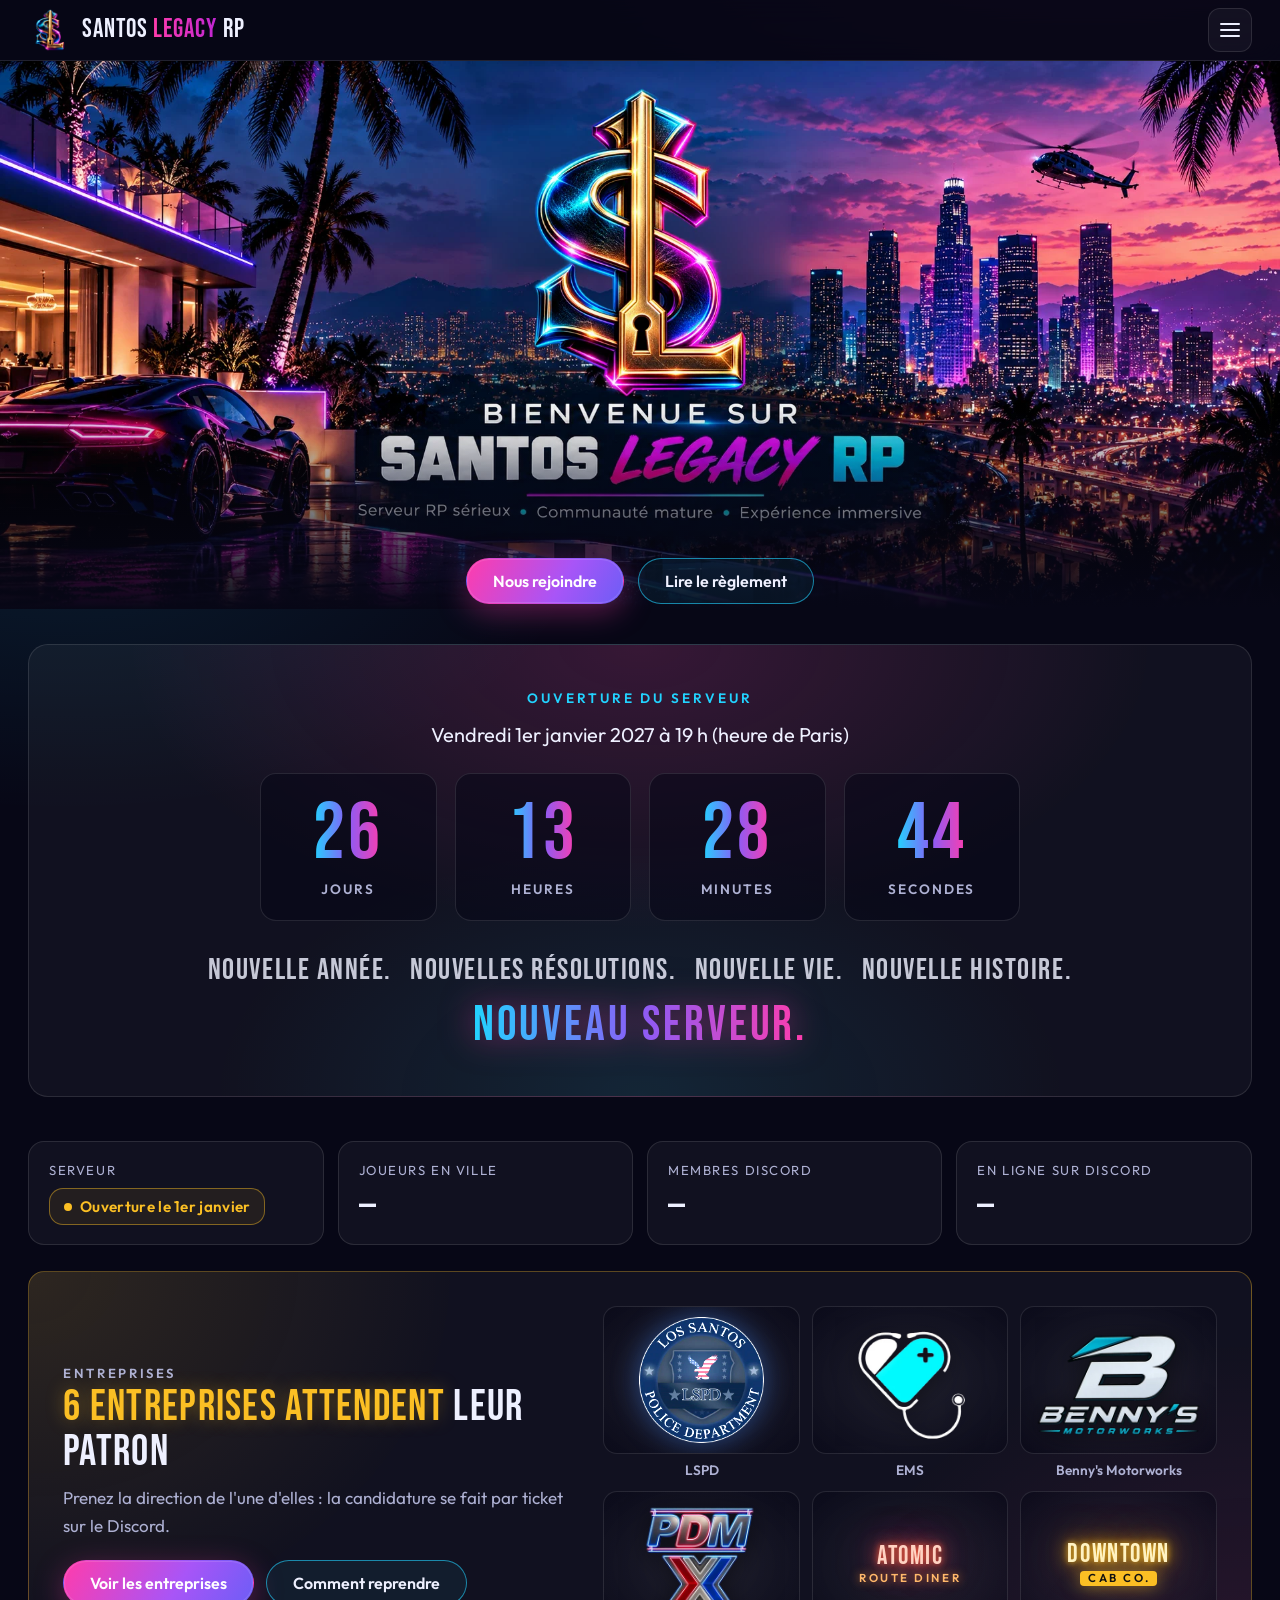
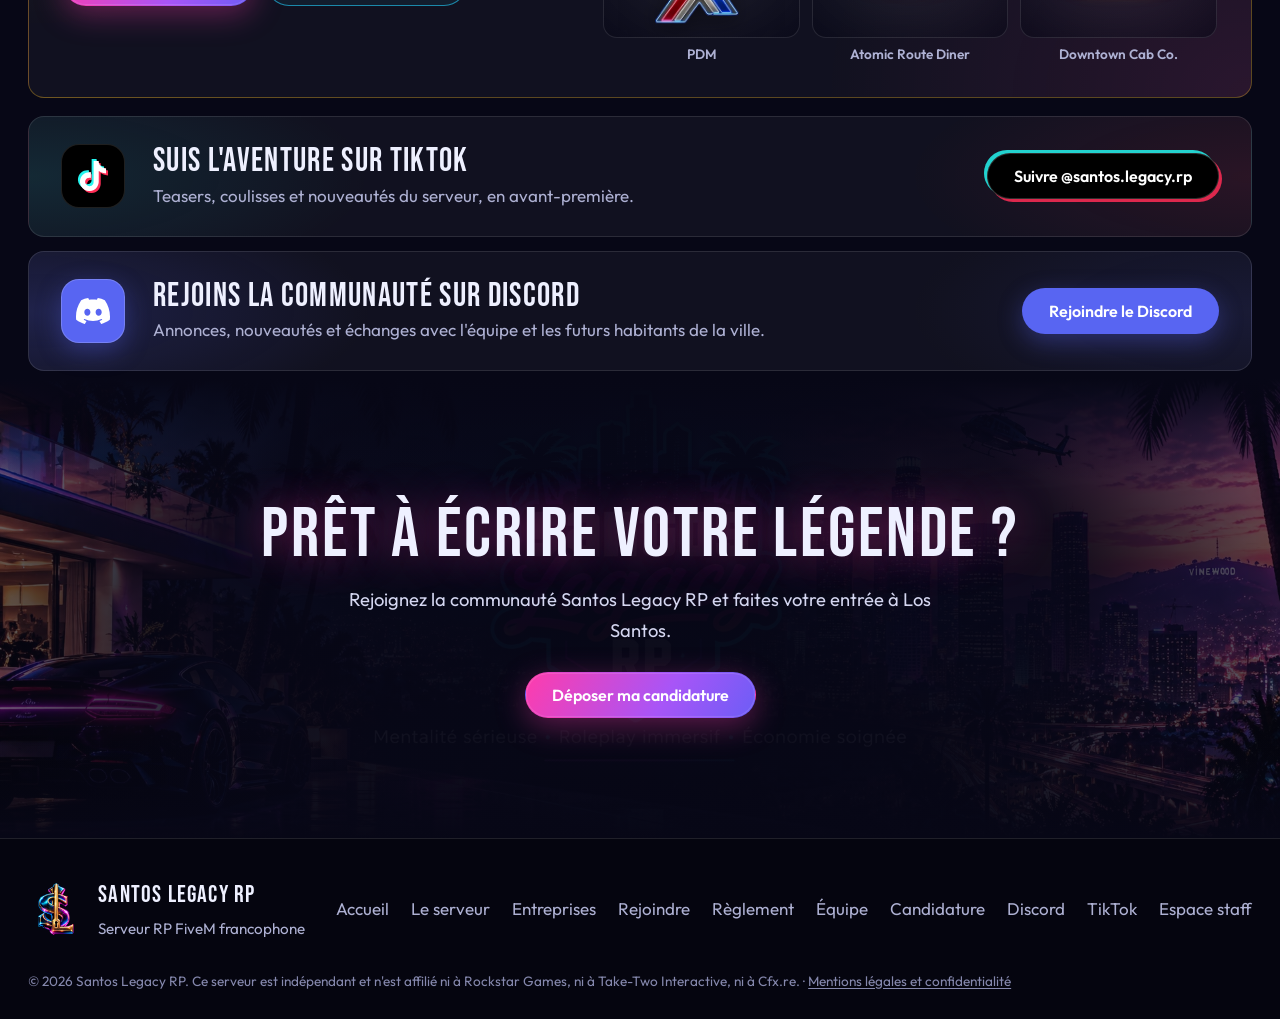
==== commit edda6bae: "Accueil : feu d'artifice néon à l'ouverture du serveur js/feu.js : fusées et bouquets aux couleurs d" ====
--- a/index.html
+++ b/index.html
@@ -212,6 +212,7 @@
   </footer>
 
   <script src="js/config.js"></script>
+  <script src="js/feu.js"></script>
   <script src="js/main.js"></script>
 </body>
 </html>
--- a/css/style.css
+++ b/css/style.css
@@ -232,6 +232,9 @@
 }
 .countdown__actions { display: flex; flex-wrap: wrap; justify-content: center; gap: 14px; }
 @media (max-width: 400px) { .countdown__label { letter-spacing: 0.06em; } }
+
+/* Feu d'artifice de l'ouverture (js/feu.js) : toile par-dessus la page, sans bloquer les clics */
+.feu { position: fixed; inset: 0; width: 100%; height: 100%; pointer-events: none; z-index: 100; }
 
 /* Phrase du Nouvel An sous le compte à rebours */
 /* Les 4 premières phrases sur une ligne (elles passent à la ligne proprement, sans séparateur à couper),
